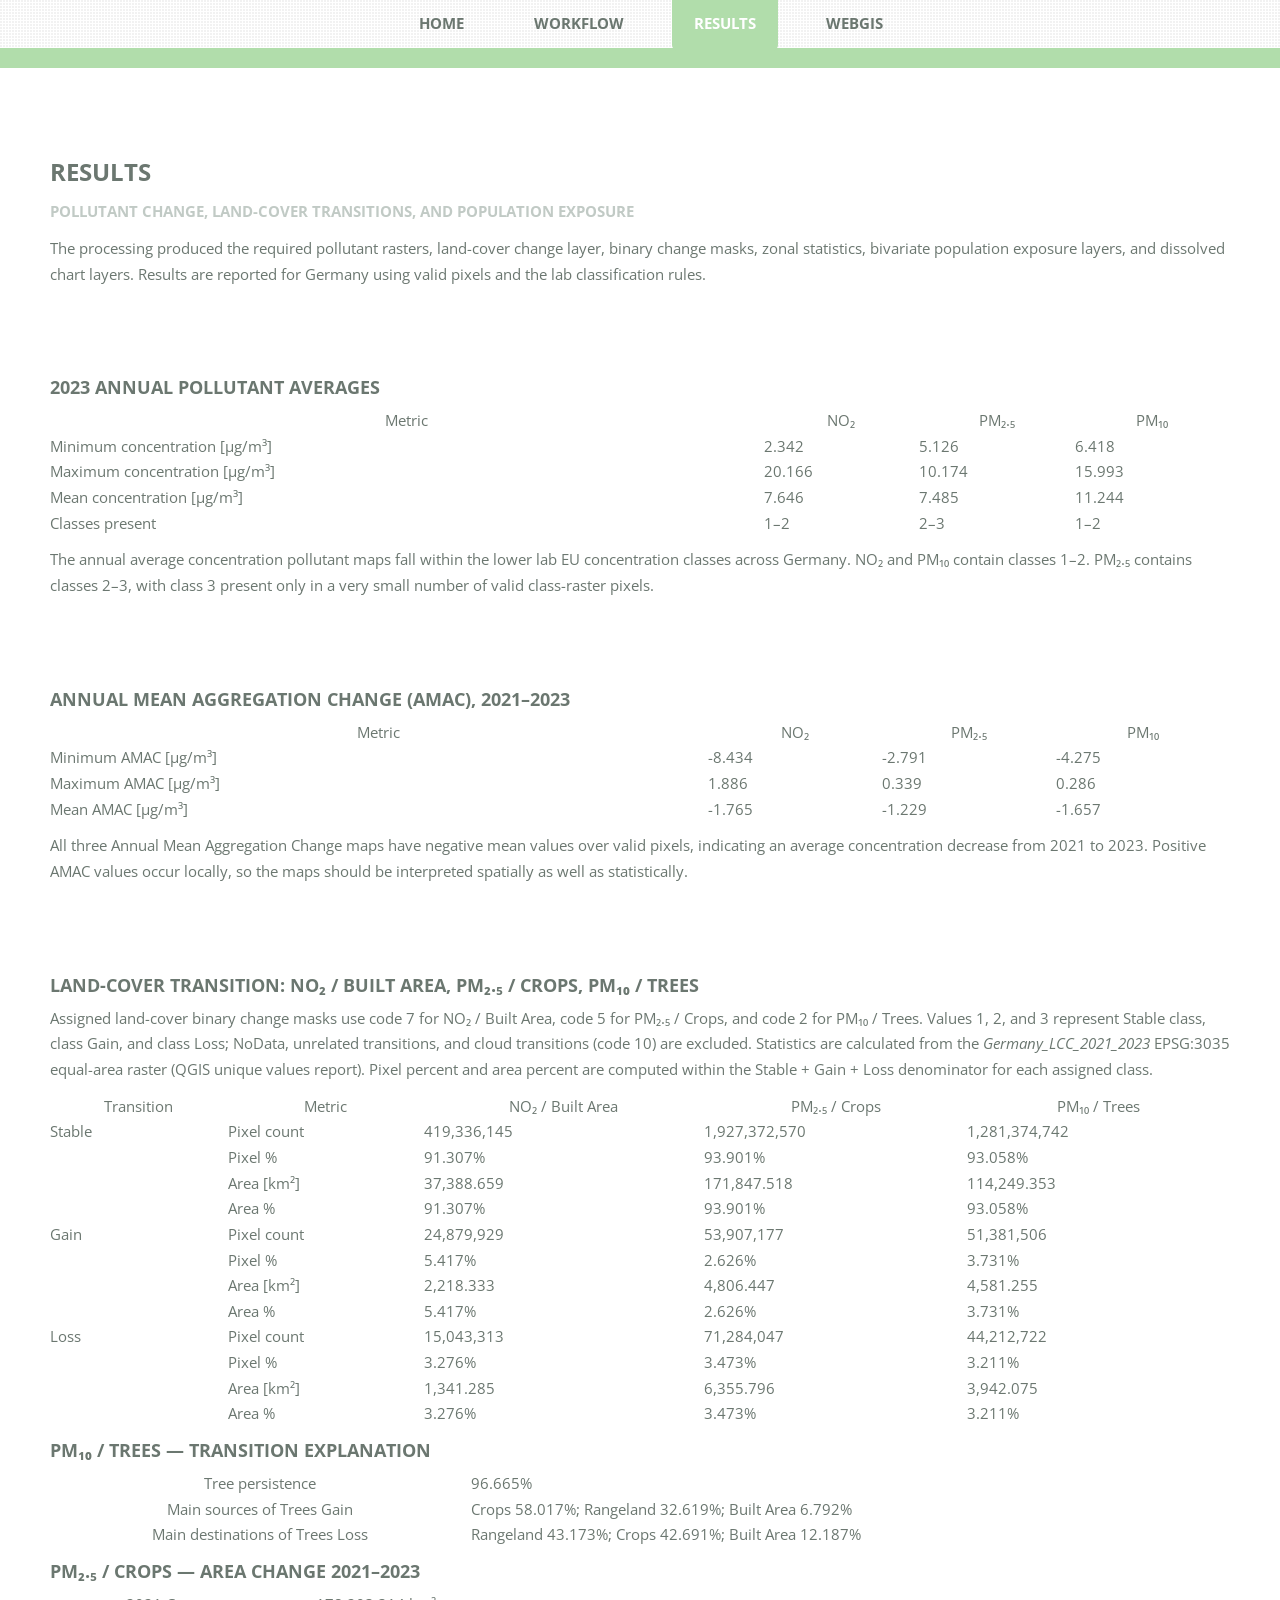
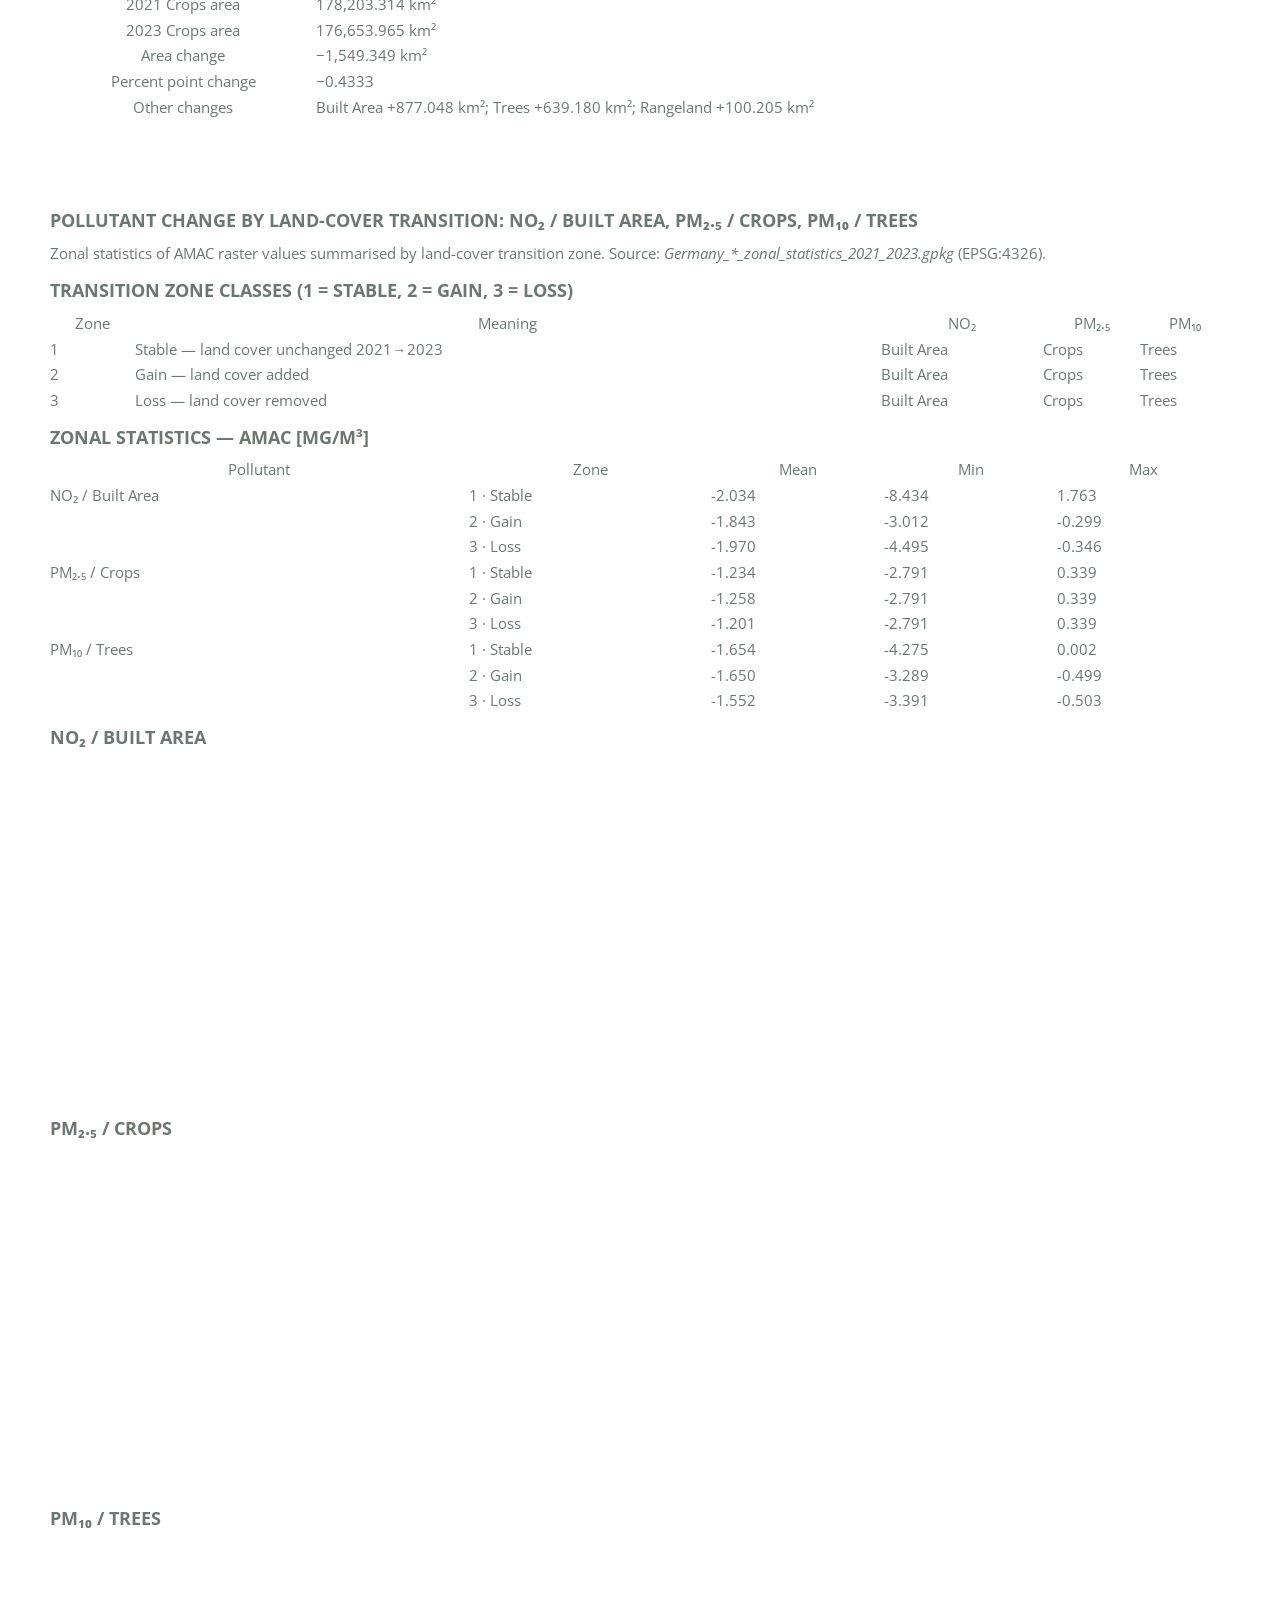
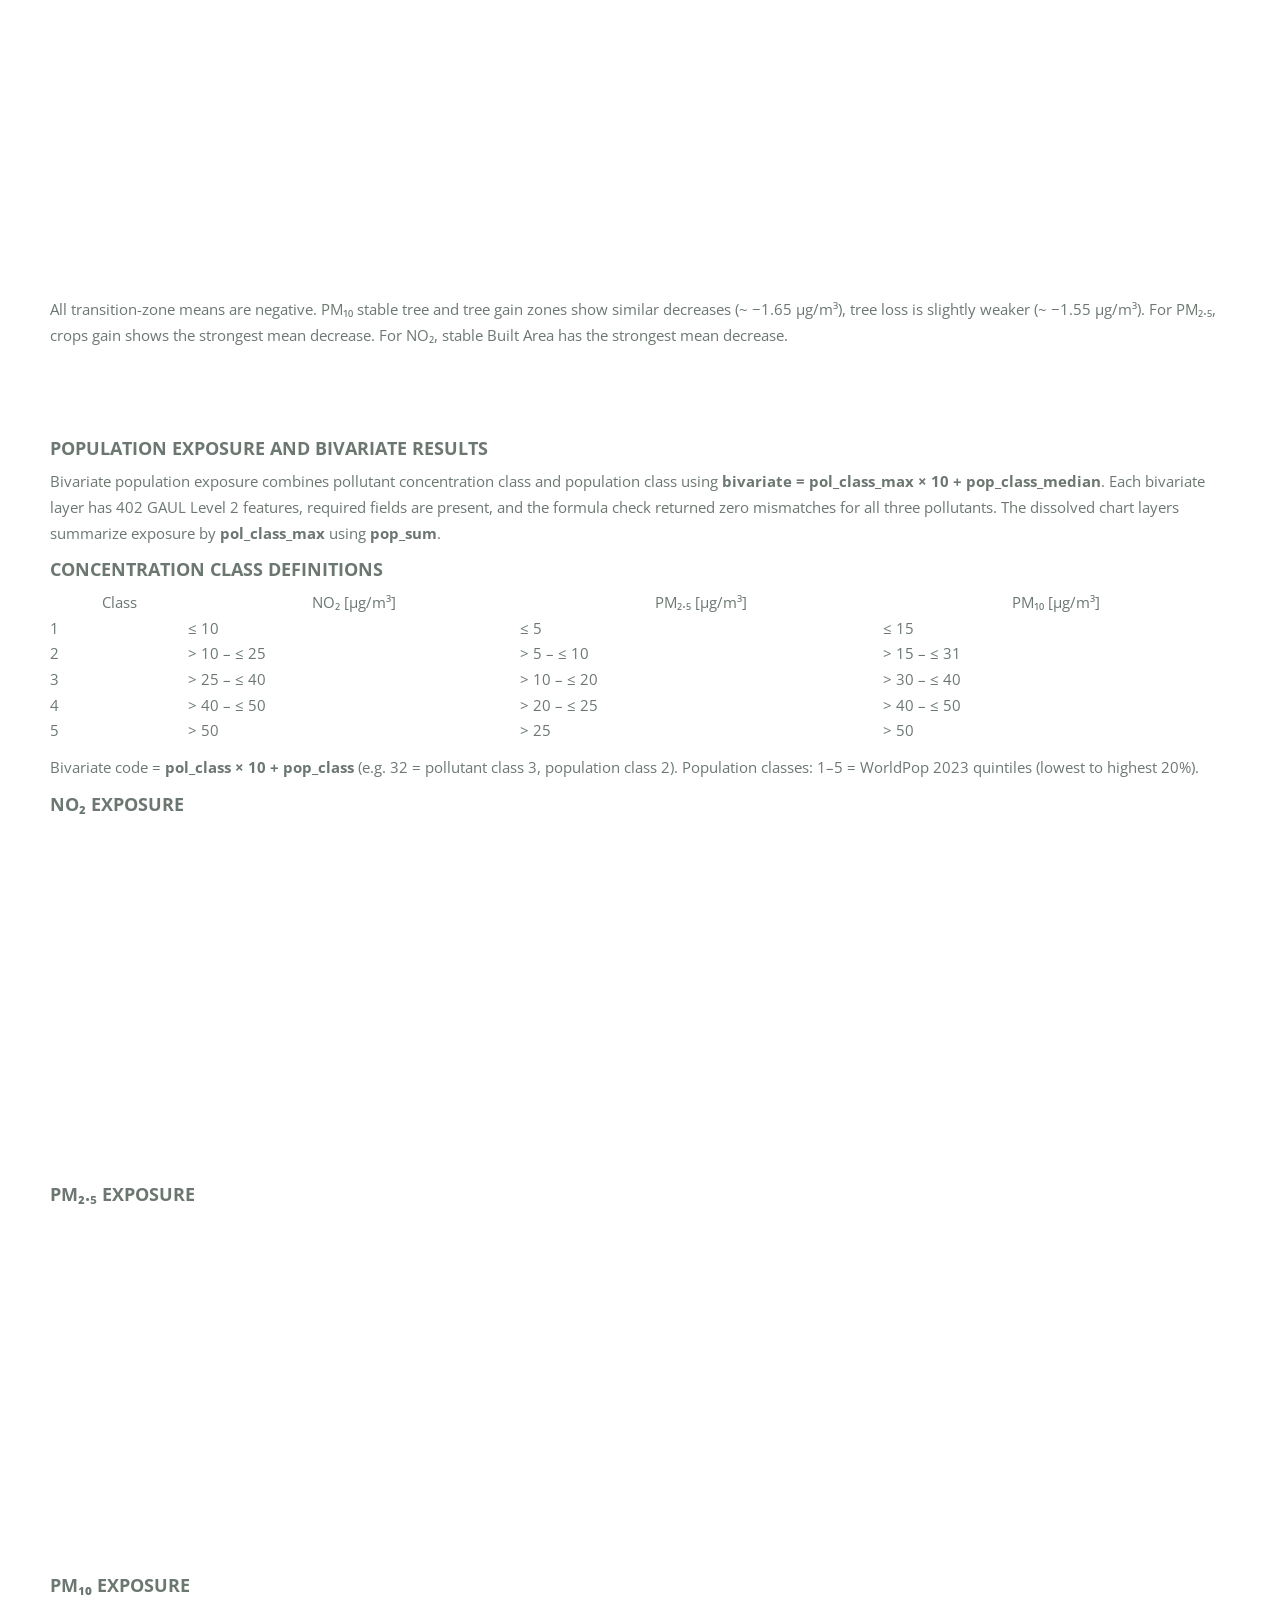
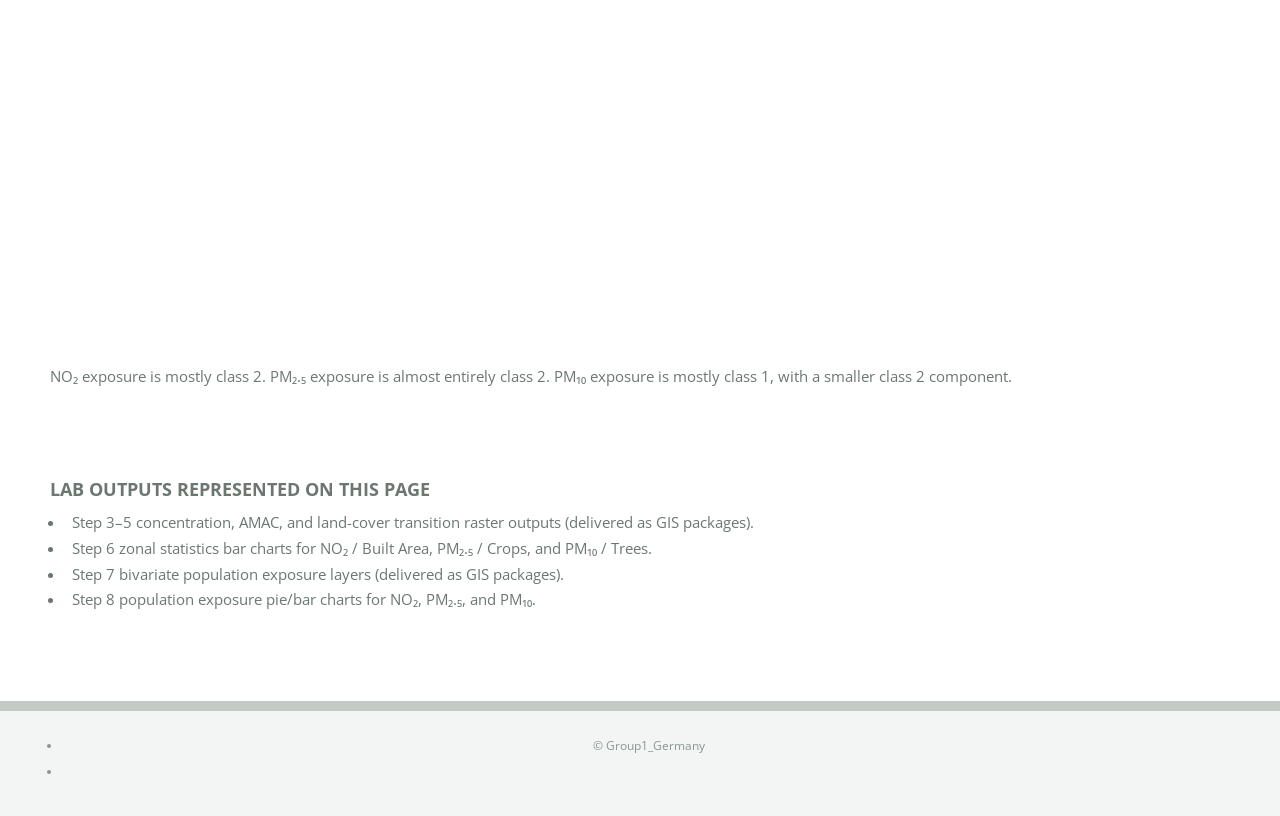
==== Results.html @ 31ed86d3 "change footer" ====
<!DOCTYPE html>
<!--
	TXT by HTML5 UP
	html5up.net | @ajlkn
	Free for personal and commercial use under the CCA 3.0 license (html5up.net/license)
-->
<html>
  <head>
    <title>Results</title>
    <meta charset="utf-8" />
    <meta name="viewport" content="width=device-width, initial-scale=1" />
    <link rel="stylesheet" href="assets/css/main.css" />
    <link rel="stylesheet" href="Result.css" />
  </head>
  <body class="is-preload">
    <div id="page-wrapper">
      <nav id="nav">
        <ul>
          <li><a href="index.html">Home</a></li>
          <li><a href="Workflow.html">Workflow</a></li>
          <li class="current"><a href="Results.html">Results</a></li>
          <li><a href="WebGIS.html">WebGIS</a></li>
        </ul>
      </nav>

      <section id="main">
        <div class="container">
          <div class="row">
            <div class="col-12">
              <article>
                <header>
                  <h2>Results</h2>
                  <p>Pollutant change, land-cover transitions, and population exposure</p>
                </header>

                <section>
                  <p>
                    The processing produced the required pollutant rasters, land-cover change layer, binary change
                    masks, zonal statistics, bivariate population exposure layers, and dissolved chart layers. Results
                    are reported for Germany using valid pixels and the lab classification rules.
                  </p>
                </section>

                <!-- ===== 2023 Annual Pollutant Averages ===== -->
                <section>
                  <h3>2023 Annual Pollutant Averages</h3>
                  <div class="table-group">
                    <table>
                      <thead>
                        <tr>
                          <th>Metric</th>
                          <th>NO₂</th>
                          <th>PM₂.₅</th>
                          <th>PM₁₀</th>
                        </tr>
                      </thead>
                      <tbody>
                        <tr>
                          <td>Minimum concentration [µg/m³]</td>
                          <td>2.342</td>
                          <td>5.126</td>
                          <td>6.418</td>
                        </tr>
                        <tr>
                          <td>Maximum concentration [µg/m³]</td>
                          <td>20.166</td>
                          <td>10.174</td>
                          <td>15.993</td>
                        </tr>
                        <tr>
                          <td>Mean concentration [µg/m³]</td>
                          <td>7.646</td>
                          <td>7.485</td>
                          <td>11.244</td>
                        </tr>
                        <tr>
                          <td>Classes present</td>
                          <td>1–2</td>
                          <td>2–3</td>
                          <td>1–2</td>
                        </tr>
                      </tbody>
                    </table>
                  </div>
                  <p>
                    The annual average concentration pollutant maps fall within the lower lab EU concentration classes
                    across Germany. NO₂ and PM₁₀ contain classes 1–2. PM₂.₅ contains classes 2–3, with class 3 present
                    only in a very small number of valid class-raster pixels.
                  </p>
                </section>

                <!-- ===== AMAC 2021–2023 ===== -->
                <section>
                  <h3>Annual Mean Aggregation Change (AMAC), 2021–2023</h3>
                  <div class="table-group">
                    <table>
                      <thead>
                        <tr>
                          <th>Metric</th>
                          <th>NO₂</th>
                          <th>PM₂.₅</th>
                          <th>PM₁₀</th>
                        </tr>
                      </thead>
                      <tbody>
                        <tr>
                          <td>Minimum AMAC [µg/m³]</td>
                          <td>-8.434</td>
                          <td>-2.791</td>
                          <td>-4.275</td>
                        </tr>
                        <tr>
                          <td>Maximum AMAC [µg/m³]</td>
                          <td>1.886</td>
                          <td>0.339</td>
                          <td>0.286</td>
                        </tr>
                        <tr>
                          <td>Mean AMAC [µg/m³]</td>
                          <td>-1.765</td>
                          <td>-1.229</td>
                          <td>-1.657</td>
                        </tr>
                      </tbody>
                    </table>
                  </div>
                  <p>
                    All three Annual Mean Aggregation Change maps have negative mean values over valid pixels,
                    indicating an average concentration decrease from 2021 to 2023. Positive AMAC values occur locally,
                    so the maps should be interpreted spatially as well as statistically.
                  </p>
                </section>

                <!-- ===== Land-Cover Transition ===== -->
                <section>
                  <h3>Land-Cover Transition: NO₂ / Built Area, PM₂.₅ / Crops, PM₁₀ / Trees</h3>
                  <p>
                    Assigned land-cover binary change masks use code 7 for NO₂ / Built Area, code 5 for PM₂.₅ / Crops,
                    and code 2 for PM₁₀ / Trees. Values 1, 2, and 3 represent Stable class, class Gain, and class Loss;
                    NoData, unrelated transitions, and cloud transitions (code 10) are excluded. Statistics are
                    calculated from the <em>Germany_LCC_2021_2023</em> EPSG:3035 equal-area raster (QGIS unique values
                    report). Pixel percent and area percent are computed within the Stable + Gain + Loss denominator for
                    each assigned class.
                  </p>
                  <div class="table-group">
                    <table>
                      <thead>
                        <tr>
                          <th>Transition</th>
                          <th>Metric</th>
                          <th>NO₂ / Built Area</th>
                          <th>PM₂.₅ / Crops</th>
                          <th>PM₁₀ / Trees</th>
                        </tr>
                      </thead>
                      <tbody>
                        <tr>
                          <td rowspan="4">Stable</td>
                          <td>Pixel count</td>
                          <td>419,336,145</td>
                          <td>1,927,372,570</td>
                          <td>1,281,374,742</td>
                        </tr>
                        <tr>
                          <td>Pixel %</td>
                          <td>91.307%</td>
                          <td>93.901%</td>
                          <td>93.058%</td>
                        </tr>
                        <tr>
                          <td>Area [km²]</td>
                          <td>37,388.659</td>
                          <td>171,847.518</td>
                          <td>114,249.353</td>
                        </tr>
                        <tr>
                          <td>Area %</td>
                          <td>91.307%</td>
                          <td>93.901%</td>
                          <td>93.058%</td>
                        </tr>
                        <tr>
                          <td rowspan="4">Gain</td>
                          <td>Pixel count</td>
                          <td>24,879,929</td>
                          <td>53,907,177</td>
                          <td>51,381,506</td>
                        </tr>
                        <tr>
                          <td>Pixel %</td>
                          <td>5.417%</td>
                          <td>2.626%</td>
                          <td>3.731%</td>
                        </tr>
                        <tr>
                          <td>Area [km²]</td>
                          <td>2,218.333</td>
                          <td>4,806.447</td>
                          <td>4,581.255</td>
                        </tr>
                        <tr>
                          <td>Area %</td>
                          <td>5.417%</td>
                          <td>2.626%</td>
                          <td>3.731%</td>
                        </tr>
                        <tr>
                          <td rowspan="4">Loss</td>
                          <td>Pixel count</td>
                          <td>15,043,313</td>
                          <td>71,284,047</td>
                          <td>44,212,722</td>
                        </tr>
                        <tr>
                          <td>Pixel %</td>
                          <td>3.276%</td>
                          <td>3.473%</td>
                          <td>3.211%</td>
                        </tr>
                        <tr>
                          <td>Area [km²]</td>
                          <td>1,341.285</td>
                          <td>6,355.796</td>
                          <td>3,942.075</td>
                        </tr>
                        <tr>
                          <td>Area %</td>
                          <td>3.276%</td>
                          <td>3.473%</td>
                          <td>3.211%</td>
                        </tr>
                      </tbody>
                    </table>
                  </div>
                  <div class="table-group">
                    <h4>PM₁₀ / Trees — Transition Explanation</h4>
                    <table>
                      <tbody>
                        <tr>
                          <th>Tree persistence</th>
                          <td>96.665%</td>
                        </tr>
                        <tr>
                          <th>Main sources of Trees Gain</th>
                          <td>Crops 58.017%; Rangeland 32.619%; Built Area 6.792%</td>
                        </tr>
                        <tr>
                          <th>Main destinations of Trees Loss</th>
                          <td>Rangeland 43.173%; Crops 42.691%; Built Area 12.187%</td>
                        </tr>
                      </tbody>
                    </table>
                  </div>
                  <div class="table-group">
                    <h4>PM₂.₅ / Crops — Area Change 2021–2023</h4>
                    <table>
                      <tbody>
                        <tr>
                          <th>2021 Crops area</th>
                          <td>178,203.314 km²</td>
                        </tr>
                        <tr>
                          <th>2023 Crops area</th>
                          <td>176,653.965 km²</td>
                        </tr>
                        <tr>
                          <th>Area change</th>
                          <td>−1,549.349 km²</td>
                        </tr>
                        <tr>
                          <th>Percent point change</th>
                          <td>−0.4333</td>
                        </tr>
                        <tr>
                          <th>Other changes</th>
                          <td>Built Area +877.048 km²; Trees +639.180 km²; Rangeland +100.205 km²</td>
                        </tr>
                      </tbody>
                    </table>
                  </div>
                </section>

                <!-- ===== Pollutant Change by Land-Cover Transition (Zonal) ===== -->
                <section>
                  <h3>Pollutant Change by Land-Cover Transition: NO₂ / Built Area, PM₂.₅ / Crops, PM₁₀ / Trees</h3>
                  <p>
                    Zonal statistics of AMAC raster values summarised by land-cover transition zone. Source:
                    <em>Germany_*_zonal_statistics_2021_2023.gpkg</em> (EPSG:4326).
                  </p>
                  <div class="table-group">
                    <h4>Transition Zone Classes (1 = Stable, 2 = Gain, 3 = Loss)</h4>
                    <table>
                      <thead>
                        <tr>
                          <th>Zone</th>
                          <th>Meaning</th>
                          <th>NO₂</th>
                          <th>PM₂.₅</th>
                          <th>PM₁₀</th>
                        </tr>
                      </thead>
                      <tbody>
                        <tr>
                          <td>1</td>
                          <td>Stable — land cover unchanged 2021→2023</td>
                          <td>Built Area</td>
                          <td>Crops</td>
                          <td>Trees</td>
                        </tr>
                        <tr>
                          <td>2</td>
                          <td>Gain — land cover added</td>
                          <td>Built Area</td>
                          <td>Crops</td>
                          <td>Trees</td>
                        </tr>
                        <tr>
                          <td>3</td>
                          <td>Loss — land cover removed</td>
                          <td>Built Area</td>
                          <td>Crops</td>
                          <td>Trees</td>
                        </tr>
                      </tbody>
                    </table>
                  </div>
                  <div class="table-group">
                    <h4>Zonal Statistics — AMAC [µg/m³]</h4>
                    <table>
                      <thead>
                        <tr>
                          <th>Pollutant</th>
                          <th>Zone</th>
                          <th>Mean</th>
                          <th>Min</th>
                          <th>Max</th>
                        </tr>
                      </thead>
                      <tbody>
                        <tr>
                          <td rowspan="3">NO₂ / Built Area</td>
                          <td>1 · Stable</td>
                          <td>-2.034</td>
                          <td>-8.434</td>
                          <td>1.763</td>
                        </tr>
                        <tr>
                          <td>2 · Gain</td>
                          <td>-1.843</td>
                          <td>-3.012</td>
                          <td>-0.299</td>
                        </tr>
                        <tr>
                          <td>3 · Loss</td>
                          <td>-1.970</td>
                          <td>-4.495</td>
                          <td>-0.346</td>
                        </tr>
                        <tr>
                          <td rowspan="3">PM₂.₅ / Crops</td>
                          <td>1 · Stable</td>
                          <td>-1.234</td>
                          <td>-2.791</td>
                          <td>0.339</td>
                        </tr>
                        <tr>
                          <td>2 · Gain</td>
                          <td>-1.258</td>
                          <td>-2.791</td>
                          <td>0.339</td>
                        </tr>
                        <tr>
                          <td>3 · Loss</td>
                          <td>-1.201</td>
                          <td>-2.791</td>
                          <td>0.339</td>
                        </tr>
                        <tr>
                          <td rowspan="3">PM₁₀ / Trees</td>
                          <td>1 · Stable</td>
                          <td>-1.654</td>
                          <td>-4.275</td>
                          <td>0.002</td>
                        </tr>
                        <tr>
                          <td>2 · Gain</td>
                          <td>-1.650</td>
                          <td>-3.289</td>
                          <td>-0.499</td>
                        </tr>
                        <tr>
                          <td>3 · Loss</td>
                          <td>-1.552</td>
                          <td>-3.391</td>
                          <td>-0.503</td>
                        </tr>
                      </tbody>
                    </table>
                  </div>
                  <div class="chart-row">
                    <div class="plotly-chart">
                      <h4>NO₂ / Built Area</h4>
                      <iframe
                        src="charts/no2_barchart_minmaxmean.html"
                        frameborder="0"
                        scrolling="no"
                        style="width: 100%; height: 350px"
                      ></iframe>
                    </div>
                    <div class="plotly-chart">
                      <h4>PM₂.₅ / Crops</h4>
                      <iframe
                        src="charts/pm2p5_barchart_minmaxmean.html"
                        frameborder="0"
                        scrolling="no"
                        style="width: 100%; height: 350px"
                      ></iframe>
                    </div>
                    <div class="plotly-chart">
                      <h4>PM₁₀ / Trees</h4>
                      <iframe
                        src="charts/pm10_barchart_minmaxmean.html"
                        frameborder="0"
                        scrolling="no"
                        style="width: 100%; height: 350px"
                      ></iframe>
                    </div>
                  </div>
                  <p>
                    All transition-zone means are negative. PM₁₀ stable tree and tree gain zones show similar decreases
                    (~ −1.65 µg/m³), tree loss is slightly weaker (~ −1.55 µg/m³). For PM₂.₅, crops gain shows the
                    strongest mean decrease. For NO₂, stable Built Area has the strongest mean decrease.
                  </p>
                </section>

                <!-- ===== Population Exposure ===== -->
                <section>
                  <h3>Population Exposure and Bivariate Results</h3>
                  <p>
                    Bivariate population exposure combines pollutant concentration class and population class using
                    <strong>bivariate = pol_class_max × 10 + pop_class_median</strong>. Each bivariate layer has 402
                    GAUL Level 2 features, required fields are present, and the formula check returned zero mismatches
                    for all three pollutants. The dissolved chart layers summarize exposure by
                    <strong>pol_class_max</strong> using <strong>pop_sum</strong>.
                  </p>
                  <div class="table-group">
                    <h4>Concentration Class Definitions</h4>
                    <table>
                      <thead>
                        <tr>
                          <th>Class</th>
                          <th>NO₂ [µg/m³]</th>
                          <th>PM₂.₅ [µg/m³]</th>
                          <th>PM₁₀ [µg/m³]</th>
                        </tr>
                      </thead>
                      <tbody>
                        <tr>
                          <td>1</td>
                          <td>≤ 10</td>
                          <td>≤ 5</td>
                          <td>≤ 15</td>
                        </tr>
                        <tr>
                          <td>2</td>
                          <td>&gt; 10 – ≤ 25</td>
                          <td>&gt; 5 – ≤ 10</td>
                          <td>&gt; 15 – ≤ 31</td>
                        </tr>
                        <tr>
                          <td>3</td>
                          <td>&gt; 25 – ≤ 40</td>
                          <td>&gt; 10 – ≤ 20</td>
                          <td>&gt; 30 – ≤ 40</td>
                        </tr>
                        <tr>
                          <td>4</td>
                          <td>&gt; 40 – ≤ 50</td>
                          <td>&gt; 20 – ≤ 25</td>
                          <td>&gt; 40 – ≤ 50</td>
                        </tr>
                        <tr>
                          <td>5</td>
                          <td>&gt; 50</td>
                          <td>&gt; 25</td>
                          <td>&gt; 50</td>
                        </tr>
                      </tbody>
                    </table>
                    <p>
                      Bivariate code = <strong>pol_class × 10 + pop_class</strong> (e.g. 32 = pollutant class 3,
                      population class 2). Population classes: 1–5 = WorldPop 2023 quintiles (lowest to highest 20%).
                    </p>
                  </div>
                  <div class="chart-row">
                    <div class="plotly-chart">
                      <h4>NO₂ Exposure</h4>
                      <iframe
                        src="charts/no2_exposure_piechart.html"
                        frameborder="0"
                        scrolling="no"
                        style="width: 100%; height: 350px"
                      ></iframe>
                    </div>
                    <div class="plotly-chart">
                      <h4>PM₂.₅ Exposure</h4>
                      <iframe
                        src="charts/pm2p5_exposure_piechart.html"
                        frameborder="0"
                        scrolling="no"
                        style="width: 100%; height: 350px"
                      ></iframe>
                    </div>
                    <div class="plotly-chart">
                      <h4>PM₁₀ Exposure</h4>
                      <iframe
                        src="charts/pm10_exposure_piechart.html"
                        frameborder="0"
                        scrolling="no"
                        style="width: 100%; height: 350px"
                      ></iframe>
                    </div>
                  </div>
                  <p>
                    NO₂ exposure is mostly class 2. PM₂.₅ exposure is almost entirely class 2. PM₁₀ exposure is mostly
                    class 1, with a smaller class 2 component.
                  </p>
                </section>

                <!-- ===== Lab Outputs ===== -->
                <section>
                  <h3>Lab Outputs Represented on This Page</h3>
                  <ul>
                    <li>
                      Step 3–5 concentration, AMAC, and land-cover transition raster outputs (delivered as GIS
                      packages).
                    </li>
                    <li>Step 6 zonal statistics bar charts for NO₂ / Built Area, PM₂.₅ / Crops, and PM₁₀ / Trees.</li>
                    <li>Step 7 bivariate population exposure layers (delivered as GIS packages).</li>
                    <li>Step 8 population exposure pie/bar charts for NO₂, PM₂.₅, and PM₁₀.</li>
                  </ul>
                </section>
              </article>
            </div>
          </div>
        </div>
      </section>

      <footer id="footer">
        <div class="container">
          <div id="copyright">
            <ul>
              <li>&copy; Group1_Germany</li>
              <li><a href="http://html5up.net"></a></li>
            </ul>
          </div>
        </div>
      </footer>
    </div>

    <script src="assets/js/jquery.min.js"></script>
    <script src="assets/js/breakpoints.min.js"></script>
    <script src="assets/js/util.js"></script>
    <script src="assets/js/main.js"></script>
  </body>
</html>
---- assets/css/main.css ----
@import url("fontawesome-all.min.css");
@import url("https://fonts.googleapis.com/css?family=Open+Sans:400,400italic,700,700italic|Open+Sans+Condensed:700");

/*
	TXT by HTML5 UP
	html5up.net | @ajlkn
	Free for personal and commercial use under the CCA 3.0 license (html5up.net/license)
*/

html, body, div, span, applet, object,
iframe, h1, h2, h3, h4, h5, h6, p, blockquote,
pre, a, abbr, acronym, address, big, cite, del, dfn, em, img, ins, kbd, q, s, samp,
small, strike, strong, sub, sup, tt, var, b,
u, i, center, dl, dt, dd, ol, ul, li, fieldset,
form, label, legend, table, caption, tbody,
tfoot, thead, tr, th, td, article, aside,
canvas, details, embed, figure, figcaption,
footer, header, hgroup, menu, nav, output, ruby,
section, summary, time, mark, audio, video {
	margin: 0;
	padding: 0;
	border: 0;
	font-size: 100%;
	font: inherit;
	vertical-align: baseline;}

code {
	background: #f3f4f4;
	border-radius: 4px;
	padding: 0.1em 0.35em;
	font-family: Consolas, Monaco, monospace;
}

article, aside, details, figcaption, figure,
footer, header, hgroup, menu, nav, section {
	display: block;}

body {
	line-height: 1;
}

ol, ul {
	list-style: none;
}

blockquote, q {
	quotes: none;
}

	blockquote:before, blockquote:after, q:before, q:after {
		content: '';
		content: none;
	}

table {
	border-collapse: collapse;
	border-spacing: 0;
}

body {
	-webkit-text-size-adjust: none;
}

mark {
	background-color: transparent;
	color: inherit;
}

input::-moz-focus-inner {
	border: 0;
	padding: 0;
}

input, select, textarea {
	-moz-appearance: none;
	-webkit-appearance: none;
	-ms-appearance: none;
	appearance: none;
}

/* Basic */

	html {
		box-sizing: border-box;
	}

	*, *:before, *:after {
		box-sizing: inherit;
	}

	body {
		background: #f2f5f3;
	}

		body.is-preload *, body.is-preload *:before, body.is-preload *:after {
			-moz-animation: none !important;
			-webkit-animation: none !important;
			-ms-animation: none !important;
			animation: none !important;
			-moz-transition: none !important;
			-webkit-transition: none !important;
			-ms-transition: none !important;
			transition: none !important;
		}

	body, input, textarea, select {
		font-family: 'Open Sans', sans-serif;
		font-weight: 400;
		color: #6b7770;
		font-size: 13pt;
		line-height: 2em;
	}

	h1, h2, h3, h4, h5, h6 {
		font-family: 'Open Sans Condensed', sans-serif;
		font-weight: 700;
		text-transform: uppercase;
		color: #6b7770;
		margin: 0 0 0.5em 0;
		line-height: 1.3;
	}

	h1 a, h2 a, h3 a, h4 a, h5 a, h6 a {
		text-decoration: none;
		color: inherit;
	}

	h2 {
		font-size: 1.65em;
	}

		h2.major {
			position: relative;
			border-top: solid 5px #e7eae8;
			font-size: 1.65em;
			text-align: center;
			margin: 0 0 3em 0;
			top: 0.775em;
		}

			h2.major span {
				background: #fff;
				position: relative;
				display: inline-block;
				top: -0.775em;
				padding: 0 1.25em 0 1.25em;
			}

	h3, h4 {
		font-size: 1.25em;
	}

	a {
		color: #006376;
		text-decoration: underline;
	}

		a:hover {
			text-decoration: none;
		}

	b, strong {
		font-weight: 700;
		color: #6b7770;
	}

	i, em {
		font-style: italic;
	}

	br.clear {
		clear: both;
	}

	sub {
		position: relative;
		top: 0.5em;
		font-size: 0.8em;
	}

	sup {
		position: relative;
		top: -0.5em;
		font-size: 0.8em;
	}

	hr {
		border: 0;
		border-top: solid 2px #E7EAE8;
		margin: 0 0 3em 0;
	}

	blockquote {
		border-left: solid 5px #E7EAE8;
		padding: 1em 0 1em 1.5em;
		font-style: italic;
	}

	p, ul, ol, dl, table {
		margin-bottom: 0.75em;
	}

/* Section/Article */

	section, article {
		margin-bottom: 6em;
	}

		section > :last-child, section:last-child, article > :last-child, article:last-child {
			margin-bottom: 0;
		}

	header > p {
		display: block;
		font-family: 'Open Sans Condensed', sans-serif;
		font-weight: 700;
		text-transform: uppercase;
		color: #c1cac5;
	}

/* Container */

	.container {
		margin: 0 auto;
		max-width: 100%;
		width: 64em;
	}

		@media screen and (max-width: 1680px) {

			.container {
				width: 75em;
			}

		}

		@media screen and (max-width: 1280px) {

			.container {
				width: calc(100% - 100px);
			}

		}

		@media screen and (max-width: 980px) {

			.container {
				width: calc(100% - 100px);
			}

		}

		@media screen and (max-width: 736px) {

			.container {
				width: calc(100% - 40px);
			}

		}

		@media screen and (max-width: 360px) {

			.container {
				width: calc(100% - 30px);
			}

		}

/* Row */

	.row {
		display: flex;
		flex-wrap: wrap;
		box-sizing: border-box;
		align-items: stretch;
	}

		.row > * {
			box-sizing: border-box;
		}

		.row.gtr-uniform > * > :last-child {
			margin-bottom: 0;
		}

		.row.aln-left {
			justify-content: flex-start;
		}

		.row.aln-center {
			justify-content: center;
		}

		.row.aln-right {
			justify-content: flex-end;
		}

		.row.aln-top {
			align-items: flex-start;
		}

		.row.aln-middle {
			align-items: center;
		}

		.row.aln-bottom {
			align-items: flex-end;
		}

		.row > .imp {
			order: -1;
		}

		.row > .col-1 {
			width: 8.33333%;
		}

		.row > .off-1 {
			margin-left: 8.33333%;
		}

		.row > .col-2 {
			width: 16.66667%;
		}

		.row > .off-2 {
			margin-left: 16.66667%;
		}

		.row > .col-3 {
			width: 25%;
		}

		.row > .off-3 {
			margin-left: 25%;
		}

		.row > .col-4 {
			width: 33.33333%;
		}

		.row > .off-4 {
			margin-left: 33.33333%;
		}

		.row > .col-5 {
			width: 41.66667%;
		}

		.row > .off-5 {
			margin-left: 41.66667%;
		}

		.row > .col-6 {
			width: 50%;
		}

		.row > .off-6 {
			margin-left: 50%;
		}

		.row > .col-7 {
			width: 58.33333%;
		}

		.row > .off-7 {
			margin-left: 58.33333%;
		}

		.row > .col-8 {
			width: 66.66667%;
		}

		.row > .off-8 {
			margin-left: 66.66667%;
		}

		.row > .col-9 {
			width: 75%;
		}

		.row > .off-9 {
			margin-left: 75%;
		}

		.row > .col-10 {
			width: 83.33333%;
		}

		.row > .off-10 {
			margin-left: 83.33333%;
		}

		.row > .col-11 {
			width: 91.66667%;
		}

		.row > .off-11 {
			margin-left: 91.66667%;
		}

		.row > .col-12 {
			width: 100%;
		}

		.row > .off-12 {
			margin-left: 100%;
		}

		.row.gtr-0 {
			margin-top: 0px;
			margin-left: 0px;
		}

			.row.gtr-0 > * {
				padding: 0px 0 0 0px;
			}

			.row.gtr-0.gtr-uniform {
				margin-top: 0px;
			}

				.row.gtr-0.gtr-uniform > * {
					padding-top: 0px;
				}

		.row.gtr-25 {
			margin-top: -12.5px;
			margin-left: -12.5px;
		}

			.row.gtr-25 > * {
				padding: 12.5px 0 0 12.5px;
			}

			.row.gtr-25.gtr-uniform {
				margin-top: -12.5px;
			}

				.row.gtr-25.gtr-uniform > * {
					padding-top: 12.5px;
				}

		.row.gtr-50 {
			margin-top: -25px;
			margin-left: -25px;
		}

			.row.gtr-50 > * {
				padding: 25px 0 0 25px;
			}

			.row.gtr-50.gtr-uniform {
				margin-top: -25px;
			}

				.row.gtr-50.gtr-uniform > * {
					padding-top: 25px;
				}

		.row {
			margin-top: -50px;
			margin-left: -50px;
		}

			.row > * {
				padding: 50px 0 0 50px;
			}

			.row.gtr-uniform {
				margin-top: -50px;
			}

				.row.gtr-uniform > * {
					padding-top: 50px;
				}

		.row.gtr-150 {
			margin-top: -75px;
			margin-left: -75px;
		}

			.row.gtr-150 > * {
				padding: 75px 0 0 75px;
			}

			.row.gtr-150.gtr-uniform {
				margin-top: -75px;
			}

				.row.gtr-150.gtr-uniform > * {
					padding-top: 75px;
				}

		.row.gtr-200 {
			margin-top: -100px;
			margin-left: -100px;
		}

			.row.gtr-200 > * {
				padding: 100px 0 0 100px;
			}

			.row.gtr-200.gtr-uniform {
				margin-top: -100px;
			}

				.row.gtr-200.gtr-uniform > * {
					padding-top: 100px;
				}

		@media screen and (max-width: 1680px) {

			.row {
				display: flex;
				flex-wrap: wrap;
				box-sizing: border-box;
				align-items: stretch;
			}

				.row > * {
					box-sizing: border-box;
				}

				.row.gtr-uniform > * > :last-child {
					margin-bottom: 0;
				}

				.row.aln-left {
					justify-content: flex-start;
				}

				.row.aln-center {
					justify-content: center;
				}

				.row.aln-right {
					justify-content: flex-end;
				}

				.row.aln-top {
					align-items: flex-start;
				}

				.row.aln-middle {
					align-items: center;
				}

				.row.aln-bottom {
					align-items: flex-end;
				}

				.row > .imp-xlarge {
					order: -1;
				}

				.row > .col-1-xlarge {
					width: 8.33333%;
				}

				.row > .off-1-xlarge {
					margin-left: 8.33333%;
				}

				.row > .col-2-xlarge {
					width: 16.66667%;
				}

				.row > .off-2-xlarge {
					margin-left: 16.66667%;
				}

				.row > .col-3-xlarge {
					width: 25%;
				}

				.row > .off-3-xlarge {
					margin-left: 25%;
				}

				.row > .col-4-xlarge {
					width: 33.33333%;
				}

				.row > .off-4-xlarge {
					margin-left: 33.33333%;
				}

				.row > .col-5-xlarge {
					width: 41.66667%;
				}

				.row > .off-5-xlarge {
					margin-left: 41.66667%;
				}

				.row > .col-6-xlarge {
					width: 50%;
				}

				.row > .off-6-xlarge {
					margin-left: 50%;
				}

				.row > .col-7-xlarge {
					width: 58.33333%;
				}

				.row > .off-7-xlarge {
					margin-left: 58.33333%;
				}

				.row > .col-8-xlarge {
					width: 66.66667%;
				}

				.row > .off-8-xlarge {
					margin-left: 66.66667%;
				}

				.row > .col-9-xlarge {
					width: 75%;
				}

				.row > .off-9-xlarge {
					margin-left: 75%;
				}

				.row > .col-10-xlarge {
					width: 83.33333%;
				}

				.row > .off-10-xlarge {
					margin-left: 83.33333%;
				}

				.row > .col-11-xlarge {
					width: 91.66667%;
				}

				.row > .off-11-xlarge {
					margin-left: 91.66667%;
				}

				.row > .col-12-xlarge {
					width: 100%;
				}

				.row > .off-12-xlarge {
					margin-left: 100%;
				}

				.row.gtr-0 {
					margin-top: 0px;
					margin-left: 0px;
				}

					.row.gtr-0 > * {
						padding: 0px 0 0 0px;
					}

					.row.gtr-0.gtr-uniform {
						margin-top: 0px;
					}

						.row.gtr-0.gtr-uniform > * {
							padding-top: 0px;
						}

				.row.gtr-25 {
					margin-top: -12.5px;
					margin-left: -12.5px;
				}

					.row.gtr-25 > * {
						padding: 12.5px 0 0 12.5px;
					}

					.row.gtr-25.gtr-uniform {
						margin-top: -12.5px;
					}

						.row.gtr-25.gtr-uniform > * {
							padding-top: 12.5px;
						}

				.row.gtr-50 {
					margin-top: -25px;
					margin-left: -25px;
				}

					.row.gtr-50 > * {
						padding: 25px 0 0 25px;
					}

					.row.gtr-50.gtr-uniform {
						margin-top: -25px;
					}

						.row.gtr-50.gtr-uniform > * {
							padding-top: 25px;
						}

				.row {
					margin-top: -50px;
					margin-left: -50px;
				}

					.row > * {
						padding: 50px 0 0 50px;
					}

					.row.gtr-uniform {
						margin-top: -50px;
					}

						.row.gtr-uniform > * {
							padding-top: 50px;
						}

				.row.gtr-150 {
					margin-top: -75px;
					margin-left: -75px;
				}

					.row.gtr-150 > * {
						padding: 75px 0 0 75px;
					}

					.row.gtr-150.gtr-uniform {
						margin-top: -75px;
					}

						.row.gtr-150.gtr-uniform > * {
							padding-top: 75px;
						}

				.row.gtr-200 {
					margin-top: -100px;
					margin-left: -100px;
				}

					.row.gtr-200 > * {
						padding: 100px 0 0 100px;
					}

					.row.gtr-200.gtr-uniform {
						margin-top: -100px;
					}

						.row.gtr-200.gtr-uniform > * {
							padding-top: 100px;
						}

		}

		@media screen and (max-width: 1280px) {

			.row {
				display: flex;
				flex-wrap: wrap;
				box-sizing: border-box;
				align-items: stretch;
			}

				.row > * {
					box-sizing: border-box;
				}

				.row.gtr-uniform > * > :last-child {
					margin-bottom: 0;
				}

				.row.aln-left {
					justify-content: flex-start;
				}

				.row.aln-center {
					justify-content: center;
				}

				.row.aln-right {
					justify-content: flex-end;
				}

				.row.aln-top {
					align-items: flex-start;
				}

				.row.aln-middle {
					align-items: center;
				}

				.row.aln-bottom {
					align-items: flex-end;
				}

				.row > .imp-large {
					order: -1;
				}

				.row > .col-1-large {
					width: 8.33333%;
				}

				.row > .off-1-large {
					margin-left: 8.33333%;
				}

				.row > .col-2-large {
					width: 16.66667%;
				}

				.row > .off-2-large {
					margin-left: 16.66667%;
				}

				.row > .col-3-large {
					width: 25%;
				}

				.row > .off-3-large {
					margin-left: 25%;
				}

				.row > .col-4-large {
					width: 33.33333%;
				}

				.row > .off-4-large {
					margin-left: 33.33333%;
				}

				.row > .col-5-large {
					width: 41.66667%;
				}

				.row > .off-5-large {
					margin-left: 41.66667%;
				}

				.row > .col-6-large {
					width: 50%;
				}

				.row > .off-6-large {
					margin-left: 50%;
				}

				.row > .col-7-large {
					width: 58.33333%;
				}

				.row > .off-7-large {
					margin-left: 58.33333%;
				}

				.row > .col-8-large {
					width: 66.66667%;
				}

				.row > .off-8-large {
					margin-left: 66.66667%;
				}

				.row > .col-9-large {
					width: 75%;
				}

				.row > .off-9-large {
					margin-left: 75%;
				}

				.row > .col-10-large {
					width: 83.33333%;
				}

				.row > .off-10-large {
					margin-left: 83.33333%;
				}

				.row > .col-11-large {
					width: 91.66667%;
				}

				.row > .off-11-large {
					margin-left: 91.66667%;
				}

				.row > .col-12-large {
					width: 100%;
				}

				.row > .off-12-large {
					margin-left: 100%;
				}

				.row.gtr-0 {
					margin-top: 0px;
					margin-left: 0px;
				}

					.row.gtr-0 > * {
						padding: 0px 0 0 0px;
					}

					.row.gtr-0.gtr-uniform {
						margin-top: 0px;
					}

						.row.gtr-0.gtr-uniform > * {
							padding-top: 0px;
						}

				.row.gtr-25 {
					margin-top: -10px;
					margin-left: -10px;
				}

					.row.gtr-25 > * {
						padding: 10px 0 0 10px;
					}

					.row.gtr-25.gtr-uniform {
						margin-top: -10px;
					}

						.row.gtr-25.gtr-uniform > * {
							padding-top: 10px;
						}

				.row.gtr-50 {
					margin-top: -20px;
					margin-left: -20px;
				}

					.row.gtr-50 > * {
						padding: 20px 0 0 20px;
					}

					.row.gtr-50.gtr-uniform {
						margin-top: -20px;
					}

						.row.gtr-50.gtr-uniform > * {
							padding-top: 20px;
						}

				.row {
					margin-top: -40px;
					margin-left: -40px;
				}

					.row > * {
						padding: 40px 0 0 40px;
					}

					.row.gtr-uniform {
						margin-top: -40px;
					}

						.row.gtr-uniform > * {
							padding-top: 40px;
						}

				.row.gtr-150 {
					margin-top: -60px;
					margin-left: -60px;
				}

					.row.gtr-150 > * {
						padding: 60px 0 0 60px;
					}

					.row.gtr-150.gtr-uniform {
						margin-top: -60px;
					}

						.row.gtr-150.gtr-uniform > * {
							padding-top: 60px;
						}

				.row.gtr-200 {
					margin-top: -80px;
					margin-left: -80px;
				}

					.row.gtr-200 > * {
						padding: 80px 0 0 80px;
					}

					.row.gtr-200.gtr-uniform {
						margin-top: -80px;
					}

						.row.gtr-200.gtr-uniform > * {
							padding-top: 80px;
						}

		}

		@media screen and (max-width: 980px) {

			.row {
				display: flex;
				flex-wrap: wrap;
				box-sizing: border-box;
				align-items: stretch;
			}

				.row > * {
					box-sizing: border-box;
				}

				.row.gtr-uniform > * > :last-child {
					margin-bottom: 0;
				}

				.row.aln-left {
					justify-content: flex-start;
				}

				.row.aln-center {
					justify-content: center;
				}

				.row.aln-right {
					justify-content: flex-end;
				}

				.row.aln-top {
					align-items: flex-start;
				}

				.row.aln-middle {
					align-items: center;
				}

				.row.aln-bottom {
					align-items: flex-end;
				}

				.row > .imp-medium {
					order: -1;
				}

				.row > .col-1-medium {
					width: 8.33333%;
				}

				.row > .off-1-medium {
					margin-left: 8.33333%;
				}

				.row > .col-2-medium {
					width: 16.66667%;
				}

				.row > .off-2-medium {
					margin-left: 16.66667%;
				}

				.row > .col-3-medium {
					width: 25%;
				}

				.row > .off-3-medium {
					margin-left: 25%;
				}

				.row > .col-4-medium {
					width: 33.33333%;
				}

				.row > .off-4-medium {
					margin-left: 33.33333%;
				}

				.row > .col-5-medium {
					width: 41.66667%;
				}

				.row > .off-5-medium {
					margin-left: 41.66667%;
				}

				.row > .col-6-medium {
					width: 50%;
				}

				.row > .off-6-medium {
					margin-left: 50%;
				}

				.row > .col-7-medium {
					width: 58.33333%;
				}

				.row > .off-7-medium {
					margin-left: 58.33333%;
				}

				.row > .col-8-medium {
					width: 66.66667%;
				}

				.row > .off-8-medium {
					margin-left: 66.66667%;
				}

				.row > .col-9-medium {
					width: 75%;
				}

				.row > .off-9-medium {
					margin-left: 75%;
				}

				.row > .col-10-medium {
					width: 83.33333%;
				}

				.row > .off-10-medium {
					margin-left: 83.33333%;
				}

				.row > .col-11-medium {
					width: 91.66667%;
				}

				.row > .off-11-medium {
					margin-left: 91.66667%;
				}

				.row > .col-12-medium {
					width: 100%;
				}

				.row > .off-12-medium {
					margin-left: 100%;
				}

				.row.gtr-0 {
					margin-top: 0px;
					margin-left: 0px;
				}

					.row.gtr-0 > * {
						padding: 0px 0 0 0px;
					}

					.row.gtr-0.gtr-uniform {
						margin-top: 0px;
					}

						.row.gtr-0.gtr-uniform > * {
							padding-top: 0px;
						}

				.row.gtr-25 {
					margin-top: -12.5px;
					margin-left: -12.5px;
				}

					.row.gtr-25 > * {
						padding: 12.5px 0 0 12.5px;
					}

					.row.gtr-25.gtr-uniform {
						margin-top: -12.5px;
					}

						.row.gtr-25.gtr-uniform > * {
							padding-top: 12.5px;
						}

				.row.gtr-50 {
					margin-top: -25px;
					margin-left: -25px;
				}

					.row.gtr-50 > * {
						padding: 25px 0 0 25px;
					}

					.row.gtr-50.gtr-uniform {
						margin-top: -25px;
					}

						.row.gtr-50.gtr-uniform > * {
							padding-top: 25px;
						}

				.row {
					margin-top: -50px;
					margin-left: -50px;
				}

					.row > * {
						padding: 50px 0 0 50px;
					}

					.row.gtr-uniform {
						margin-top: -50px;
					}

						.row.gtr-uniform > * {
							padding-top: 50px;
						}

				.row.gtr-150 {
					margin-top: -75px;
					margin-left: -75px;
				}

					.row.gtr-150 > * {
						padding: 75px 0 0 75px;
					}

					.row.gtr-150.gtr-uniform {
						margin-top: -75px;
					}

						.row.gtr-150.gtr-uniform > * {
							padding-top: 75px;
						}

				.row.gtr-200 {
					margin-top: -100px;
					margin-left: -100px;
				}

					.row.gtr-200 > * {
						padding: 100px 0 0 100px;
					}

					.row.gtr-200.gtr-uniform {
						margin-top: -100px;
					}

						.row.gtr-200.gtr-uniform > * {
							padding-top: 100px;
						}

		}

		@media screen and (max-width: 736px) {

			.row {
				display: flex;
				flex-wrap: wrap;
				box-sizing: border-box;
				align-items: stretch;
			}

				.row > * {
					box-sizing: border-box;
				}

				.row.gtr-uniform > * > :last-child {
					margin-bottom: 0;
				}

				.row.aln-left {
					justify-content: flex-start;
				}

				.row.aln-center {
					justify-content: center;
				}

				.row.aln-right {
					justify-content: flex-end;
				}

				.row.aln-top {
					align-items: flex-start;
				}

				.row.aln-middle {
					align-items: center;
				}

				.row.aln-bottom {
					align-items: flex-end;
				}

				.row > .imp-small {
					order: -1;
				}

				.row > .col-1-small {
					width: 8.33333%;
				}

				.row > .off-1-small {
					margin-left: 8.33333%;
				}

				.row > .col-2-small {
					width: 16.66667%;
				}

				.row > .off-2-small {
					margin-left: 16.66667%;
				}

				.row > .col-3-small {
					width: 25%;
				}

				.row > .off-3-small {
					margin-left: 25%;
				}

				.row > .col-4-small {
					width: 33.33333%;
				}

				.row > .off-4-small {
					margin-left: 33.33333%;
				}

				.row > .col-5-small {
					width: 41.66667%;
				}

				.row > .off-5-small {
					margin-left: 41.66667%;
				}

				.row > .col-6-small {
					width: 50%;
				}

				.row > .off-6-small {
					margin-left: 50%;
				}

				.row > .col-7-small {
					width: 58.33333%;
				}

				.row > .off-7-small {
					margin-left: 58.33333%;
				}

				.row > .col-8-small {
					width: 66.66667%;
				}

				.row > .off-8-small {
					margin-left: 66.66667%;
				}

				.row > .col-9-small {
					width: 75%;
				}

				.row > .off-9-small {
					margin-left: 75%;
				}

				.row > .col-10-small {
					width: 83.33333%;
				}

				.row > .off-10-small {
					margin-left: 83.33333%;
				}

				.row > .col-11-small {
					width: 91.66667%;
				}

				.row > .off-11-small {
					margin-left: 91.66667%;
				}

				.row > .col-12-small {
					width: 100%;
				}

				.row > .off-12-small {
					margin-left: 100%;
				}

				.row.gtr-0 {
					margin-top: 0px;
					margin-left: 0px;
				}

					.row.gtr-0 > * {
						padding: 0px 0 0 0px;
					}

					.row.gtr-0.gtr-uniform {
						margin-top: 0px;
					}

						.row.gtr-0.gtr-uniform > * {
							padding-top: 0px;
						}

				.row.gtr-25 {
					margin-top: -5px;
					margin-left: -5px;
				}

					.row.gtr-25 > * {
						padding: 5px 0 0 5px;
					}

					.row.gtr-25.gtr-uniform {
						margin-top: -5px;
					}

						.row.gtr-25.gtr-uniform > * {
							padding-top: 5px;
						}

				.row.gtr-50 {
					margin-top: -10px;
					margin-left: -10px;
				}

					.row.gtr-50 > * {
						padding: 10px 0 0 10px;
					}

					.row.gtr-50.gtr-uniform {
						margin-top: -10px;
					}

						.row.gtr-50.gtr-uniform > * {
							padding-top: 10px;
						}

				.row {
					margin-top: -20px;
					margin-left: -20px;
				}

					.row > * {
						padding: 20px 0 0 20px;
					}

					.row.gtr-uniform {
						margin-top: -20px;
					}

						.row.gtr-uniform > * {
							padding-top: 20px;
						}

				.row.gtr-150 {
					margin-top: -30px;
					margin-left: -30px;
				}

					.row.gtr-150 > * {
						padding: 30px 0 0 30px;
					}

					.row.gtr-150.gtr-uniform {
						margin-top: -30px;
					}

						.row.gtr-150.gtr-uniform > * {
							padding-top: 30px;
						}

				.row.gtr-200 {
					margin-top: -40px;
					margin-left: -40px;
				}

					.row.gtr-200 > * {
						padding: 40px 0 0 40px;
					}

					.row.gtr-200.gtr-uniform {
						margin-top: -40px;
					}

						.row.gtr-200.gtr-uniform > * {
							padding-top: 40px;
						}

		}

		@media screen and (max-width: 360px) {

			.row {
				display: flex;
				flex-wrap: wrap;
				box-sizing: border-box;
				align-items: stretch;
			}

				.row > * {
					box-sizing: border-box;
				}

				.row.gtr-uniform > * > :last-child {
					margin-bottom: 0;
				}

				.row.aln-left {
					justify-content: flex-start;
				}

				.row.aln-center {
					justify-content: center;
				}

				.row.aln-right {
					justify-content: flex-end;
				}

				.row.aln-top {
					align-items: flex-start;
				}

				.row.aln-middle {
					align-items: center;
				}

				.row.aln-bottom {
					align-items: flex-end;
				}

				.row > .imp-xsmall {
					order: -1;
				}

				.row > .col-1-xsmall {
					width: 8.33333%;
				}

				.row > .off-1-xsmall {
					margin-left: 8.33333%;
				}

				.row > .col-2-xsmall {
					width: 16.66667%;
				}

				.row > .off-2-xsmall {
					margin-left: 16.66667%;
				}

				.row > .col-3-xsmall {
					width: 25%;
				}

				.row > .off-3-xsmall {
					margin-left: 25%;
				}

				.row > .col-4-xsmall {
					width: 33.33333%;
				}

				.row > .off-4-xsmall {
					margin-left: 33.33333%;
				}

				.row > .col-5-xsmall {
					width: 41.66667%;
				}

				.row > .off-5-xsmall {
					margin-left: 41.66667%;
				}

				.row > .col-6-xsmall {
					width: 50%;
				}

				.row > .off-6-xsmall {
					margin-left: 50%;
				}

				.row > .col-7-xsmall {
					width: 58.33333%;
				}

				.row > .off-7-xsmall {
					margin-left: 58.33333%;
				}

				.row > .col-8-xsmall {
					width: 66.66667%;
				}

				.row > .off-8-xsmall {
					margin-left: 66.66667%;
				}

				.row > .col-9-xsmall {
					width: 75%;
				}

				.row > .off-9-xsmall {
					margin-left: 75%;
				}

				.row > .col-10-xsmall {
					width: 83.33333%;
				}

				.row > .off-10-xsmall {
					margin-left: 83.33333%;
				}

				.row > .col-11-xsmall {
					width: 91.66667%;
				}

				.row > .off-11-xsmall {
					margin-left: 91.66667%;
				}

				.row > .col-12-xsmall {
					width: 100%;
				}

				.row > .off-12-xsmall {
					margin-left: 100%;
				}

				.row.gtr-0 {
					margin-top: 0px;
					margin-left: 0px;
				}

					.row.gtr-0 > * {
						padding: 0px 0 0 0px;
					}

					.row.gtr-0.gtr-uniform {
						margin-top: 0px;
					}

						.row.gtr-0.gtr-uniform > * {
							padding-top: 0px;
						}

				.row.gtr-25 {
					margin-top: -3.75px;
					margin-left: -3.75px;
				}

					.row.gtr-25 > * {
						padding: 3.75px 0 0 3.75px;
					}

					.row.gtr-25.gtr-uniform {
						margin-top: -3.75px;
					}

						.row.gtr-25.gtr-uniform > * {
							padding-top: 3.75px;
						}

				.row.gtr-50 {
					margin-top: -7.5px;
					margin-left: -7.5px;
				}

					.row.gtr-50 > * {
						padding: 7.5px 0 0 7.5px;
					}

					.row.gtr-50.gtr-uniform {
						margin-top: -7.5px;
					}

						.row.gtr-50.gtr-uniform > * {
							padding-top: 7.5px;
						}

				.row {
					margin-top: -15px;
					margin-left: -15px;
				}

					.row > * {
						padding: 15px 0 0 15px;
					}

					.row.gtr-uniform {
						margin-top: -15px;
					}

						.row.gtr-uniform > * {
							padding-top: 15px;
						}

				.row.gtr-150 {
					margin-top: -22.5px;
					margin-left: -22.5px;
				}

					.row.gtr-150 > * {
						padding: 22.5px 0 0 22.5px;
					}

					.row.gtr-150.gtr-uniform {
						margin-top: -22.5px;
					}

						.row.gtr-150.gtr-uniform > * {
							padding-top: 22.5px;
						}

				.row.gtr-200 {
					margin-top: -30px;
					margin-left: -30px;
				}

					.row.gtr-200 > * {
						padding: 30px 0 0 30px;
					}

					.row.gtr-200.gtr-uniform {
						margin-top: -30px;
					}

						.row.gtr-200.gtr-uniform > * {
							padding-top: 30px;
						}

		}

/* Image */

	.image {
		position: relative;
		display: inline-block;
		border-radius: 8px;
	}

		.image img {
			display: block;
			width: 100%;
			border-radius: 8px;
		}

		.image:before {
			content: '';
			position: absolute;
			left: 0;
			top: 0;
			width: 100%;
			height: 100%;
			background: url("images/overlay.png");
			border-radius: 8px;
		}

		.image.fit {
			display: block;
			width: 100%;
		}

		.image.featured {
			display: block;
			width: 100%;
			margin: 0 0 2em 0;
		}

		.image.left {
			float: left;
			margin: 0 2em 2em 0;
		}

		.image.centered {
			display: block;
			margin: 0 0 2em 0;
		}

			.image.centered img {
				margin: 0 auto;
				width: auto;
			}

/* Button */

	input[type="button"],
	input[type="submit"],
	input[type="reset"],
	button,
	.button {
		-webkit-appearance: none;
		display: inline-block;
		font-family: 'Open Sans Condensed', sans-serif;
		font-weight: 700;
		text-transform: uppercase;
		text-decoration: none;
		background: #b1ddab;
		color: #fff;
		border: 0;
		line-height: 1em;
		border-radius: 8px;
		outline: 0;
		cursor: pointer;
		-moz-transition: background-color .2s ease-in-out;
		-webkit-transition: background-color .2s ease-in-out;
		-o-transition: background-color .2s ease-in-out;
		-ms-transition: background-color .2s ease-in-out;
		transition: background-color .2s ease-in-out;
		font-size: 1.25em;
		padding: 0.85em 1.85em;
		text-align: center;
	}

		input[type="button"]:hover,
		input[type="submit"]:hover,
		input[type="reset"]:hover,
		button:hover,
		.button:hover {
			background: #c1edbb;
		}

		input[type="button"]:active,
		input[type="submit"]:active,
		input[type="reset"]:active,
		button:active,
		.button:active {
			background: #a1cd9b;
		}

		input[type="button"].alt,
		input[type="submit"].alt,
		input[type="reset"].alt,
		button.alt,
		.button.alt {
			background: #c1cac5;
		}

			input[type="button"].alt:hover,
			input[type="submit"].alt:hover,
			input[type="reset"].alt:hover,
			button.alt:hover,
			.button.alt:hover {
				background: #ccd5d0;
			}

			input[type="button"].alt:active,
			input[type="submit"].alt:active,
			input[type="reset"].alt:active,
			button.alt:active,
			.button.alt:active {
				background: #b1bab5;
			}

		input[type="button"].large,
		input[type="submit"].large,
		input[type="reset"].large,
		button.large,
		.button.large {
			font-size: 1.65em;
		}

/* List */

	ul {
		list-style: disc;
		padding-left: 1em;
	}

		ul li {
			padding-left: 0.5em;
		}

	ol {
		list-style: decimal;
		padding-left: 1.25em;
	}

		ol li {
			padding-left: 0.25em;
		}

/* Divided */

	ul.divided {
		list-style: none;
		padding-left: 0;
	}

		ul.divided > li {
			border-top: solid 2px #e7eae8;
			padding-top: 2.35em;
			margin-top: 2.35em;
			padding-left: 0;
		}

			ul.divided > li:first-child {
				border-top: 0;
				padding-top: 0;
				margin-top: 0;
			}

/* Actions */

	ul.actions {
		list-style: none;
		padding-left: 0;
		text-align: center;
		margin: 2em 0 0 0;
	}

		ul.actions li {
			display: inline-block;
			margin: 0 0 0 1em;
			padding-left: 0;
		}

			ul.actions li:first-child {
				margin-left: 0;
			}

/* Contact */

	ul.contact {
		list-style: none;
		padding-left: 0;
		cursor: default;
	}

		ul.contact li {
			-moz-transition: top .15s ease-in-out;
			-webkit-transition: top .15s ease-in-out;
			-ms-transition: top .15s ease-in-out;
			transition: top .15s ease-in-out;
			position: relative;
			display: inline-block;
			margin: 0 0.25em 0 0.25em;
			top: 0;
			padding-left: 0;
		}

			ul.contact li a {
				-moz-transition: background-color .2s ease-in-out;
				-webkit-transition: background-color .2s ease-in-out;
				-ms-transition: background-color .2s ease-in-out;
				transition: background-color .2s ease-in-out;
				display: block;
				position: relative;
				width: 48px;
				height: 48px;
				border-radius: 6px;
				outline: 0;
				background: #c1cac5;
				text-align: center;
			}

				ul.contact li a:before {
					color: #f2f5f3;
					font-size: 32px;
					line-height: 48px;
				}

			ul.contact li:hover {
				top: -5px;
			}

				ul.contact li:hover a.fa-facebook {
					background-color: #3C5A98;
				}

				ul.contact li:hover a.fa-twitter {
					background-color: #2DAAE4;
				}

				ul.contact li:hover a.fa-dribbble {
					background-color: #C4376B;
				}

				ul.contact li:hover a.fa-linkedin {
					background-color: #006599;
				}

				ul.contact li:hover a.fa-instagram {
					background-color: #2E5E86;
				}

				ul.contact li:hover a.fa-google-plus {
					background-color: #DA2713;
				}

			ul.contact li:active {
				top: 0;
			}

/* Special */

	ul.special {
		list-style: none;
		padding-left: 0;
		cursor: default;
		position: relative;
		margin: -2em 0 4em -2em;
	}

		ul.special li {
			-moz-transition: top .15s ease-in-out;
			-webkit-transition: top .15s ease-in-out;
			-ms-transition: top .15s ease-in-out;
			transition: top .15s ease-in-out;
			position: relative;
			display: inline-block;
			top: 0;
			padding: 2em 0 0 2em;
		}

			ul.special li a {
				display: block;
				outline: 0;
			}

				ul.special li a:before {
					-moz-transition: background-color .2s ease-in-out;
					-webkit-transition: background-color .2s ease-in-out;
					-ms-transition: background-color .2s ease-in-out;
					transition: background-color .2s ease-in-out;
					display: block;
					text-align: center;
					background: #c1cac5;
					border-radius: 100%;
					width: 2.25em;
					height: 2.25em;
					line-height: 2.175em;
					font-size: 5em;
					color: #fff;
				}

			ul.special li:hover {
				top: -1em;
			}

				ul.special li:hover a:before {
					background: #b9d2ce;
				}

/* Meta */

	ul.meta {
		font-size: 0.85em;
		color: #a1aaa5;
		list-style: none;
		padding-left: 0;
	}

		ul.meta li {
			position: relative;
			display: inline-block;
			margin-left: 1em;
			padding-left: 0;
		}

			ul.meta li a {
				color: inherit;
				outline: 0;
			}

			ul.meta li:first-child {
				margin-left: 0;
			}

			ul.meta li:before {
				opacity: 0.5;
				cursor: default;
				margin-right: 0.5em;
			}

/* Menu */

	ul.menu {
		list-style: none;
		padding-left: 0;
	}

		ul.menu li {
			border-left: solid 1px #E7EAE8;
			display: inline-block;
			padding: 0 0 0 0.75em;
			margin: 0 0 0 0.75em;
		}

			ul.menu li:first-child {
				border-left: 0;
				margin-left: 0;
				padding-left: 0;
			}

/* Forms */

	form label {
		display: block;
		margin: 0 0 1em 0;
		font-family: 'Open Sans Condensed', sans-serif;
		font-weight: 700;
		text-transform: uppercase;
		color: #6b7770;
	}

	form input[type="text"],
	form input[type="email"],
	form input[type="password"],
	form select,
	form textarea {
		-webkit-appearance: none;
		display: block;
		width: 100%;
		border-radius: 8px;
		border: solid 2px #E7EAE8;
	}

		form input[type="text"]:focus,
		form input[type="email"]:focus,
		form input[type="password"]:focus,
		form select:focus,
		form textarea:focus {
			border-color: #a1cd9b;
		}

	form input[type="text"],
	form input[type="email"],
	form input[type="password"],
	form select {
		line-height: 3em;
		padding: 0 1em;
	}

	form textarea {
		min-height: 9em;
		padding: 1em;
	}

	form ::-webkit-input-placeholder {
		color: #555 !important;
	}

	form :-moz-placeholder {
		color: #555 !important;
	}

	form ::-moz-placeholder {
		color: #555 !important;
	}

	form :-ms-input-placeholder {
		color: #555 !important;
	}

	form ::-moz-focus-inner {
		border: 0;
	}

/* Tables */

	table {
		width: 100%;
	}

		table.default {
			width: 100%;
		}

			table.default tr {
				border-top: solid 2px #E7EAE8;
			}

				table.default tr:first-child {
					border-top: 0;
				}

			table.default td {
				padding: 0.5em 1em 0.5em 1em;
			}

			table.default th {
				text-align: left;
				padding: 0.5em 1em 0.5em 1em;
				margin: 0 0 1em 0;
				font-family: 'Open Sans Condensed', sans-serif;
				font-weight: 700;
				text-transform: uppercase;
				color: #6b7770;
			}

			table.default thead {
				background: #E7EAE8;
				color: #fff;
			}

/* Box */

	.box.highlight {
		text-align: center;
	}

		.box.highlight h2 {
			font-size: 3em;
			margin: 0 0 0.25em 0;
		}

		.box.highlight header > p {
			font-size: 1.65em;
			margin: 0 0 1.5em 0;
		}

	.box.feature {
		text-align: center;
	}

	.box.post header {
		margin: 0 0 2.5em 0;
	}

	.box.post h3 {
		font-size: 3em;
		margin: 0 0 0.25em 0;
	}

	.box.post header > p {
		font-size: 1.65em;
		margin: 0 0 0.5em 0;
	}

	.box.post ul.meta {
		margin: 0 0 0.5em 0;
	}

	.box.post-summary h3 {
		line-height: 1em;
		margin: 0 0 0.75em 0;
	}

	.box.post-summary .meta {
		margin: 0;
		line-height: 1em;
	}

	.box.page-content header {
		margin: 0 0 2.5em 0;
	}

	.box.page-content h2 {
		font-size: 3em;
		margin: 0 0 0.5em 0;
	}

	.box.page-content header > p {
		font-size: 1.65em;
		margin: 0 0 0.5em 0;
	}

	.box.page-content ul.meta {
		margin: 0 0 0.5em 0;
	}

/* Icons */

	.icon {
		text-decoration: none;
		position: relative;
		text-decoration: none;
	}

		.icon:before {
			-moz-osx-font-smoothing: grayscale;
			-webkit-font-smoothing: antialiased;
			display: inline-block;
			font-style: normal;
			font-variant: normal;
			text-rendering: auto;
			line-height: 1;
			text-transform: none !important;
			font-family: 'Font Awesome 5 Free';
			font-weight: 400;
		}

		.icon:before {
			line-height: inherit;
		}

		.icon > .label {
			display: none;
		}

		.icon.solid:before {
			font-weight: 900;
		}

		.icon.brands:before {
			font-family: 'Font Awesome 5 Brands';
		}

/* Page Wrapper */

	#page-wrapper > section {
		margin-bottom: 0;
	}

/* Header */

	#header {
		text-align: center;
		font-size: 2em;
		font-family: 'Open Sans Condensed', sans-serif;
		font-weight: 700;
		text-transform: uppercase;
		padding: 2em 0;
		background: #fff;
		margin: 0 auto;
	}

		#header .logo {
			position: relative;
			text-align: center;
			border-top: solid 5px #e7eae8;
			top: 0.65em;
		}

			#header .logo div {
				background: #fff;
				position: relative;
				display: inline-block;
				padding: 0 1.5em 0 1.5em;
				top: -0.65em;
			}

			#header .logo h1 {
				display: inline;
			}

			#header .logo p {
				display: inline;
				color: #C1CAC5;
			}

/* Nav */

	body {
		padding-top: 3.25em;
	}

	#nav {
		position: fixed;
		top: 0;
		left: 0;
		z-index: 1000;
		background-color: rgba(255, 255, 255, 0.95);
		background-image: url("images/overlay.png");
		width: 100%;
		height: 3.25em;
		line-height: 3.25em;
		text-align: center;
		font-family: 'Open Sans Condensed', sans-serif;
		font-weight: 700;
		text-transform: uppercase;
		cursor: default;
	}

		#nav ul {
			position: relative;
			z-index: 1001;
		}

		#nav li {
			display: inline-block;
			margin: 0 0.5em 0 0.5em;
			top: 0;
			position: relative;
			-moz-transition: top .15s ease-in-out;
			-webkit-transition: top .15s ease-in-out;
			-o-transition: top .15s ease-in-out;
			-ms-transition: top .15s ease-in-out;
			transition: top .15s ease-in-out;
		}

			#nav li > ul {
				display: none;
			}

			#nav li a, #nav li span {
				-moz-transition: background-color .075s ease-in-out, color .075s ease-in-out;
				-webkit-transition: background-color .075s ease-in-out, color .075s ease-in-out;
				-ms-transition: background-color .075s ease-in-out, color .075s ease-in-out;
				transition: background-color .075s ease-in-out, color .075s ease-in-out;
				position: relative;
				display: block;
				text-decoration: none;
				color: #6b7770;
				top: -6px;
				padding: 6px 1.5em 0.25em 1.5em;
				border-bottom-left-radius: 6px;
				border-bottom-right-radius: 6px;
				outline: 0;
			}

			#nav li:hover, #nav li.active {
				top: 3px;
			}

			#nav li:hover a, #nav li:hover span {
				background: #C1CAC5;
				color: #fff;
			}

			#nav li.active a, #nav li.active span {
				background: #C1CAC5;
				color: #fff;
			}

			#nav li.current a {
				background: #b1ddab;
				color: #fff;
			}

	.dropotron {
		list-style: none;
		background: #6B7770;
		color: #fff;
		border-radius: 6px;
		line-height: 2.75em;
		text-align: center;
		font-family: 'Open Sans Condensed', sans-serif;
		font-weight: 700;
		text-transform: uppercase;
		padding: 1em 0;
		text-align: left;
		min-width: 14em;
		margin-top: -1em;
		box-shadow: 0 1em 2em 0 rgba(0, 0, 0, 0.1);
	}

		.dropotron li {
			padding-left: 0;
		}

			.dropotron li > a, .dropotron li > span {
				display: block;
				color: #D7DAD8;
				text-decoration: none;
				padding: 0 1.25em;
			}

			.dropotron li:hover > a, .dropotron li:hover > span {
				color: #fff;
				background: #7B8780;
			}

			.dropotron li.active > a, .dropotron li.active > span {
				color: #fff;
				background: #7B8780;
			}

			.dropotron li:first-child {
				border-top: 0;
			}

		.dropotron.level-0 {
			margin-top: 1em;
			font-size: 0.9em;
		}

			.dropotron.level-0:before {
				content: '';
				position: absolute;
				left: 50%;
				margin-left: -1em;
				top: -0.65em;
				border-bottom: solid 1em #6B7770;
				border-left: solid 1em transparent;
				border-right: solid 1em transparent;
			}

/* Banner */

	#banner {
		position: relative;
		background-image: url("images/overlay.png"), url("images/overlay.png"), url("../../images/banner.jpg");
		background-position: top left, top left, center center;
		background-repeat: repeat, repeat, no-repeat;
		background-size: auto, auto, cover;
		z-index: 1;
		padding: 11em 0;
	}

		#banner .content {
			position: relative;
			background-color: rgba(21, 28, 23, 0.85);
			background-image: url("images/overlay.png"), url("images/highlight.png");
			background-position: top left, center center;
			background-size: auto, 100% 250%;
			background-repeat: repeat, no-repeat;
			text-align: center;
			margin: 0;
			padding: 4em 0 3.5em 0;
		}

			#banner .content h2 {
				color: #fff;
				font-size: 2.75em;
				margin: 0 0 0.5em 0;
			}

			#banner .content p {
				display: block;
				font-family: 'Open Sans Condensed', sans-serif;
				font-weight: 700;
				text-transform: uppercase;
				color: #575d59;
				font-size: 1.35em;
				margin: 0 0 1.25em 0;
			}

			#banner .content .button {
				-moz-transition: border-color .2s ease-in-out, color .2s ease-in-out;
				-webkit-transition: border-color .2s ease-in-out, color .2s ease-in-out;
				-ms-transition: border-color .2s ease-in-out, color .2s ease-in-out;
				transition: border-color .2s ease-in-out, color .2s ease-in-out;
				color: #b4b7b5;
				background: transparent !important;
				border: solid 4px #575d59;
				border-color: rgba(87, 93, 89, 0.35);
				font-size: 1.5em;
			}

				#banner .content .button:hover {
					color: #e4e7e5;
					border-color: rgba(87, 93, 89, 0.75);
				}

				#banner .content .button:active {
					color: #fff;
					border-color: #616763;
				}

/* Main */

	#main {
		background: #fff;
		border-top: solid 5px #b1ddab;
		border-bottom: solid 5px #c1cac5;
		border-top-width: 35px;
		border-bottom-width: 10px;
		padding: 6em 0 6em 0;
	}

/* Sidebar + Content */

	.sidebar h2.major {
		text-align: left;
		margin: 0 0 1.5em 0;
	}

		.sidebar h2.major span {
			padding-left: 0;
		}

/* Footer */

	#footer {
		text-align: center;
		padding: 1.5em 0;
		background: #f2f5f3;
	}

		#footer a {
			color: inherit;
		}

		#footer h2.major {
			margin: 0 0 1.5em 0;
		}

			#footer h2.major span {
				background: #f2f5f3;
			}

/* Copyright */

	#copyright {
		color: #8b9790;
		font-size: 0.85em;
	}

		#copyright a {
			color: inherit;
		}

		#copyright .menu {
			margin: 0;
		}

			#copyright .menu li {
				border-color: #C1CAC5;
				border-width: 2px;
				line-height: 1em;
			}

/* XLarge */

	@media screen and (max-width: 1680px) {

		/* Basic */

			body, input, textarea, select {
				font-size: 12pt;
				line-height: 1.75em;
			}

	}

/* Large */

	@media screen and (max-width: 1280px) {

		/* Basic */

			body, input, textarea, select {
				font-size: 11pt;
			}

		/* Special */

			ul.special li a:before {
				font-size: 60px;
			}

		/* Box */

			.box.highlight h2 {
				font-size: 2.5em;
			}

			.box.highlight header > p {
				font-size: 1.25em;
			}

			.box.post h3 {
				font-size: 2.5em;
			}

			.box.post header > p {
				font-size: 1.25em;
			}

		/* Header */

			#header {
				font-size: 1.5em;
			}

		/* Banner */

			#banner {
				padding: 6em 0;
			}

				#banner .content {
					padding: 4em 0 3em 0;
				}

					#banner .content h2 {
						margin: 0 0 0.65em 0;
					}

					#banner .content p {
						margin: 0 0 1em 0;
					}

		/* Main */

			#main {
				border-top-width: 20px;
				border-bottom-width: 10px;
			}

		/* Footer */

			#footer {
				padding: 1.5em 0;
			}

	}

/* Medium */

	#navPanel, #titleBar {
		display: none;
	}

	@media screen and (max-width: 980px) {

		/* Basic */

			html, body {
				overflow-x: hidden;
			}

		/* Box */

			.box br {
				display: none;
			}

		/* Header */

			#header {
				display: none;
			}

		/* Banner */

			#banner {
				padding: calc(14em + 44px) 0 14em 0;
			}

		/* Nav */

			#nav {
				display: none;
			}

		/* Main */

			#main {
				border-top-width: 0;
			}

		/* Sidebar */

			.sidebar {
				border-top: solid 2px #e7eae8;
				padding-top: 50px;
			}

		/* Nav */

			body {
				padding-top: 44px;
			}

				body.homepage {
					padding-top: 0;
				}

			#page-wrapper {
				-moz-backface-visibility: hidden;
				-webkit-backface-visibility: hidden;
				-ms-backface-visibility: hidden;
				backface-visibility: hidden;
				-moz-transition: -moz-transform 0.5s ease;
				-webkit-transition: -webkit-transform 0.5s ease;
				-ms-transition: -ms-transform 0.5s ease;
				transition: transform 0.5s ease;
				padding-bottom: 1px;
			}

			#titleBar {
				-moz-backface-visibility: hidden;
				-webkit-backface-visibility: hidden;
				-ms-backface-visibility: hidden;
				backface-visibility: hidden;
				-moz-transition: -moz-transform 0.5s ease;
				-webkit-transition: -webkit-transform 0.5s ease;
				-ms-transition: -ms-transform 0.5s ease;
				transition: transform 0.5s ease;
				display: block;
				height: 44px;
				left: 0;
				position: fixed;
				top: 0;
				width: 100%;
				z-index: 10001;
				background-color: rgba(21, 38, 23, 0.8);
				background-image: url("images/overlay.png");
			}

				#titleBar .title {
					display: block;
					position: relative;
					font-family: 'Open Sans Condensed', sans-serif;
					font-weight: 700;
					text-transform: uppercase;
					font-size: 1.25em;
					line-height: 44px;
					color: #fff;
					z-index: 1000;
					text-align: center;
				}

				#titleBar .toggle {
					text-decoration: none;
					position: absolute;
					left: 0;
					top: 0;
					width: 80px;
					height: 60px;
					z-index: 1001;
				}

					#titleBar .toggle:before {
						-moz-osx-font-smoothing: grayscale;
						-webkit-font-smoothing: antialiased;
						display: inline-block;
						font-style: normal;
						font-variant: normal;
						text-rendering: auto;
						line-height: 1;
						text-transform: none !important;
						font-family: 'Font Awesome 5 Free';
						font-weight: 900;
					}

					#titleBar .toggle:before {
						display: inline-block;
						text-decoration: none;
						position: absolute;
						left: 0;
						top: 0;
						background: #b1ddab;
						width: 44px;
						height: 44px;
						content: '\f0c9';
						color: #fff;
						text-align: center;
						line-height: 44px;
						font-size: 20px;
					}

					#titleBar .toggle:active:before {
						background-color: #a1cd9b;
					}

			#navPanel {
				-moz-backface-visibility: hidden;
				-webkit-backface-visibility: hidden;
				-ms-backface-visibility: hidden;
				backface-visibility: hidden;
				-moz-transform: translateX(-275px);
				-webkit-transform: translateX(-275px);
				-ms-transform: translateX(-275px);
				transform: translateX(-275px);
				-moz-transition: -moz-transform 0.5s ease;
				-webkit-transition: -webkit-transform 0.5s ease;
				-ms-transition: -ms-transform 0.5s ease;
				transition: transform 0.5s ease;
				display: block;
				height: 100%;
				left: 0;
				overflow-y: auto;
				position: fixed;
				top: 0;
				width: 275px;
				z-index: 10002;
				background-color: #353c37;
				background-image: url("images/overlay.png"), -moz-linear-gradient(top, rgba(0, 0, 0, 0), rgba(0, 0, 0, 0.5));
				background-image: url("images/overlay.png"), -webkit-linear-gradient(top, rgba(0, 0, 0, 0), rgba(0, 0, 0, 0.5));
				background-image: url("images/overlay.png"), -ms-linear-gradient(top, rgba(0, 0, 0, 0), rgba(0, 0, 0, 0.5));
				background-image: url("images/overlay.png"), linear-gradient(top, rgba(0, 0, 0, 0), rgba(0, 0, 0, 0.5));
				background-repeat: repeat, no-repeat;
				background-size: auto, 100% 100%;
				font-family: 'Open Sans Condensed', sans-serif;
				font-weight: 700;
				text-transform: uppercase;
				font-size: 1.25em;
				box-shadow: inset -3px 0px 10px 0px rgba(0, 0, 0, 0.25);
			}

				#navPanel nav {
					position: relative;
					z-index: 1000;
				}

				#navPanel .link {
					display: block;
					color: inherit;
					text-decoration: none;
					height: 44px;
					line-height: 44px;
					padding: 0 1em 0 1em;
					color: #888;
					color: rgba(255, 255, 255, 0.5);
					border-top: solid 2px rgba(87, 93, 89, 0.15);
					font-size: 0.8em;
				}

					#navPanel .link:first-child {
						border-top: 0;
					}

				#navPanel .indent-1 {
					display: inline-block;
					width: 1em;
				}

				#navPanel .indent-2 {
					display: inline-block;
					width: 2em;
				}

				#navPanel .indent-3 {
					display: inline-block;
					width: 3em;
				}

				#navPanel .indent-4 {
					display: inline-block;
					width: 4em;
				}

				#navPanel .indent-5 {
					display: inline-block;
					width: 5em;
				}

				#navPanel .depth-0 {
					color: #fff;
				}

			body.navPanel-visible #page-wrapper {
				-moz-transform: translateX(275px);
				-webkit-transform: translateX(275px);
				-ms-transform: translateX(275px);
				transform: translateX(275px);
			}

			body.navPanel-visible #titleBar {
				-moz-transform: translateX(275px);
				-webkit-transform: translateX(275px);
				-ms-transform: translateX(275px);
				transform: translateX(275px);
			}

			body.navPanel-visible #navPanel {
				-moz-transform: translateX(0);
				-webkit-transform: translateX(0);
				-ms-transform: translateX(0);
				transform: translateX(0);
			}

	}

/* Small */

	@media screen and (max-width: 736px) {

		/* Basic */

			body, input, textarea, select {
				font-size: 11pt;
			}

			h2 {
				font-size: 1.25em;
			}

				h2.major {
					font-size: 1.25em;
					margin: 0 0 2em 0;
				}

					h2.major span {
						padding: 0 1em;
					}

		/* Section/Article */

			section, article {
				margin-bottom: 2em;
			}

		/* Button */

			input[type="button"],
			input[type="submit"],
			input[type="reset"],
			button,
			.button {
				display: block;
				width: 100%;
			}

				input[type="button"].large,
				input[type="submit"].large,
				input[type="reset"].large,
				button.large,
				.button.large {
					font-size: 1.25em;
				}

		/* Actions */

			ul.actions li {
				display: block;
				margin: 1em 0 0 0;
			}

				ul.actions li:first-child {
					margin-top: 0;
				}

		/* Special */

			ul.special {
				margin: -0.75em 0 2em -0.75em;
			}

				ul.special li {
					padding: 0.75em 0 0 0.75em;
				}

					ul.special li a:before {
						font-size: 28px;
					}

		/* Box */

			.box.highlight h2 {
				font-size: 2em;
			}

			.box.highlight header > p {
				font-size: 1.25em;
			}

			.box.post h3 {
				font-size: 2em;
			}

			.box.post header > p {
				font-size: 1.25em;
			}

			.box.page-content h2 {
				font-size: 2em;
			}

			.box.page-content header > p {
				font-size: 1.25em;
			}

		/* Banner */

			#banner {
				padding: calc(6em + 44px) 0 6em 0;
			}

				#banner .content {
					padding: 4em 2.5em 3em 2.5em;
				}

					#banner .content h2 {
						font-size: 2em;
					}

					#banner .content p {
						font-size: 1.25em;
					}

		/* Main */

			#main {
				padding: 3em 0;
			}

		/* Sidebar */

			.sidebar {
				border-top: solid 2px #e7eae8;
				padding-top: 50px;
				margin-top: 30px;
			}

		/* Footer */

			#footer {
				padding: 1em 0;
			}

		/* Copyright */

			#copyright .menu li {
				display: block;
				border-left: 0;
				padding-left: 0;
				line-height: 1.75em;
			}

	}

/* Small */

	@media screen and (max-width: 360px) {

		/* Basic */

			body, input, textarea, select {
				font-size: 10pt;
			}

	}
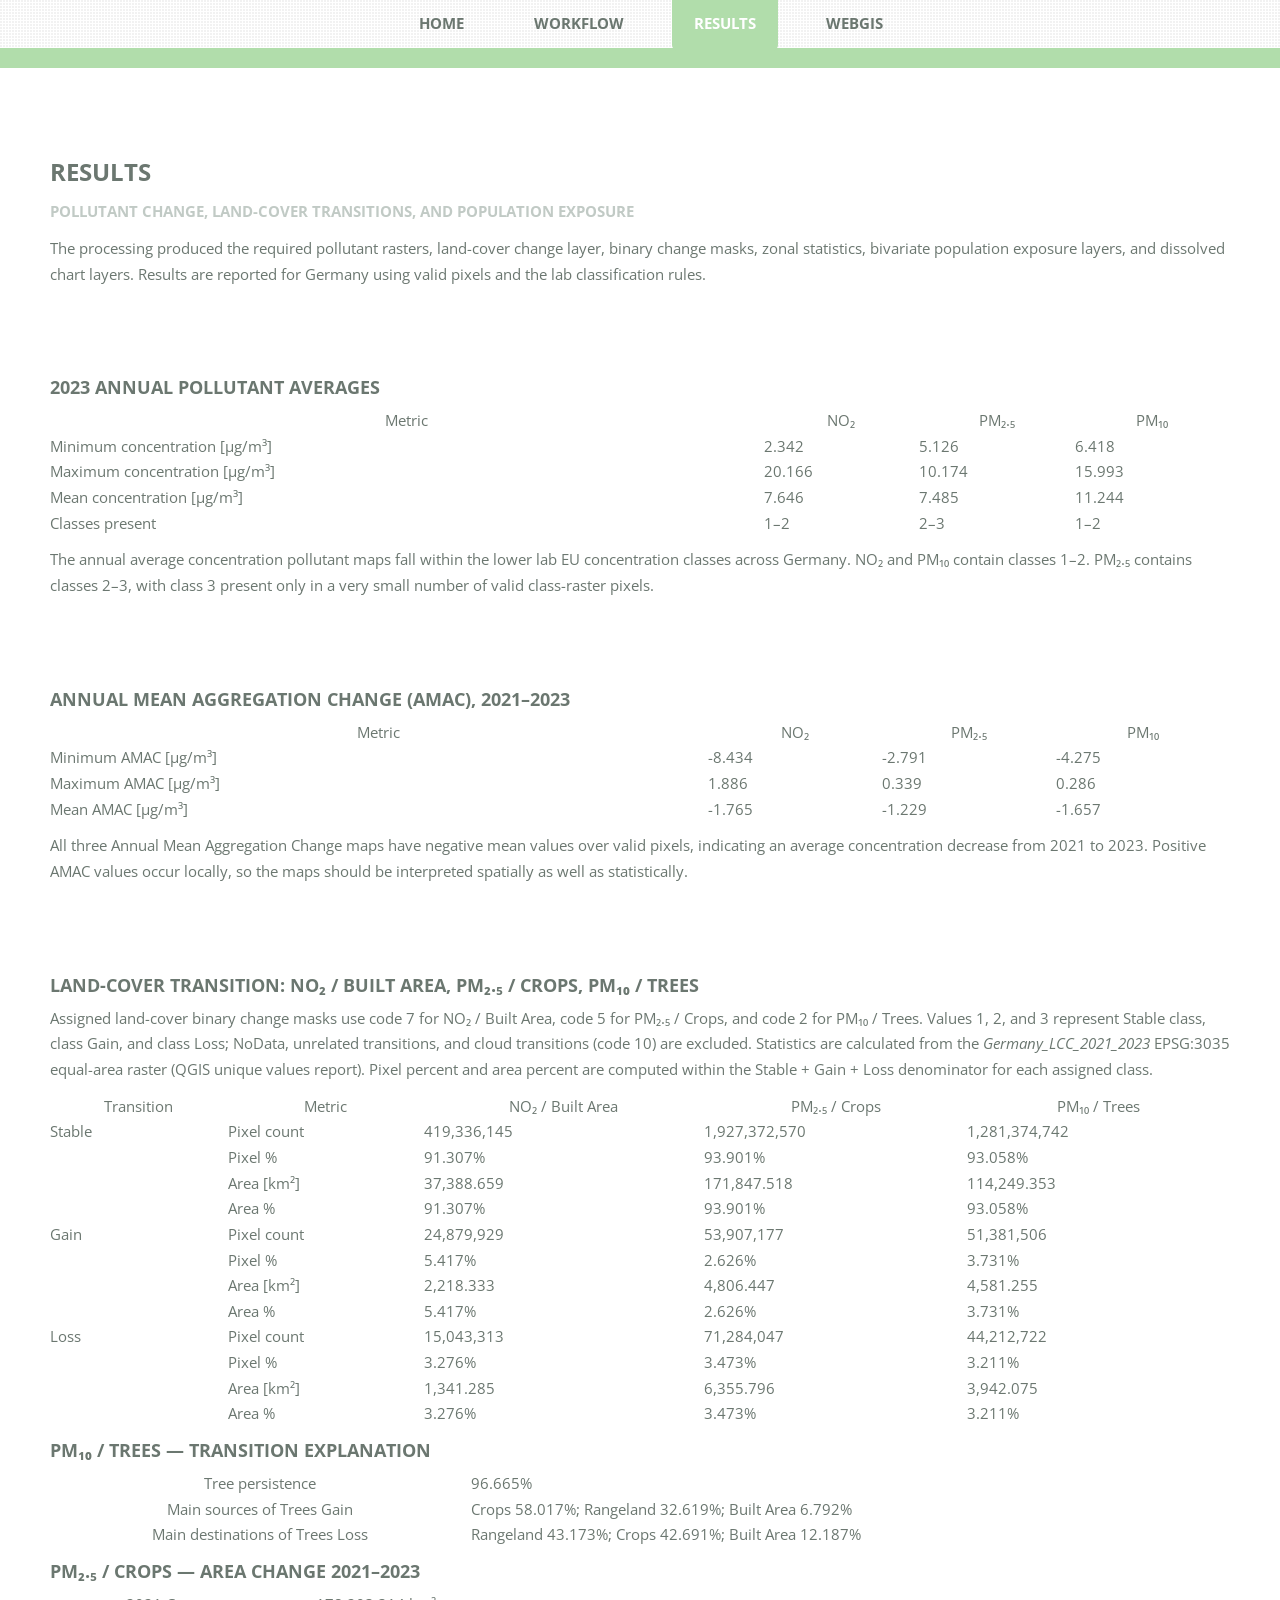
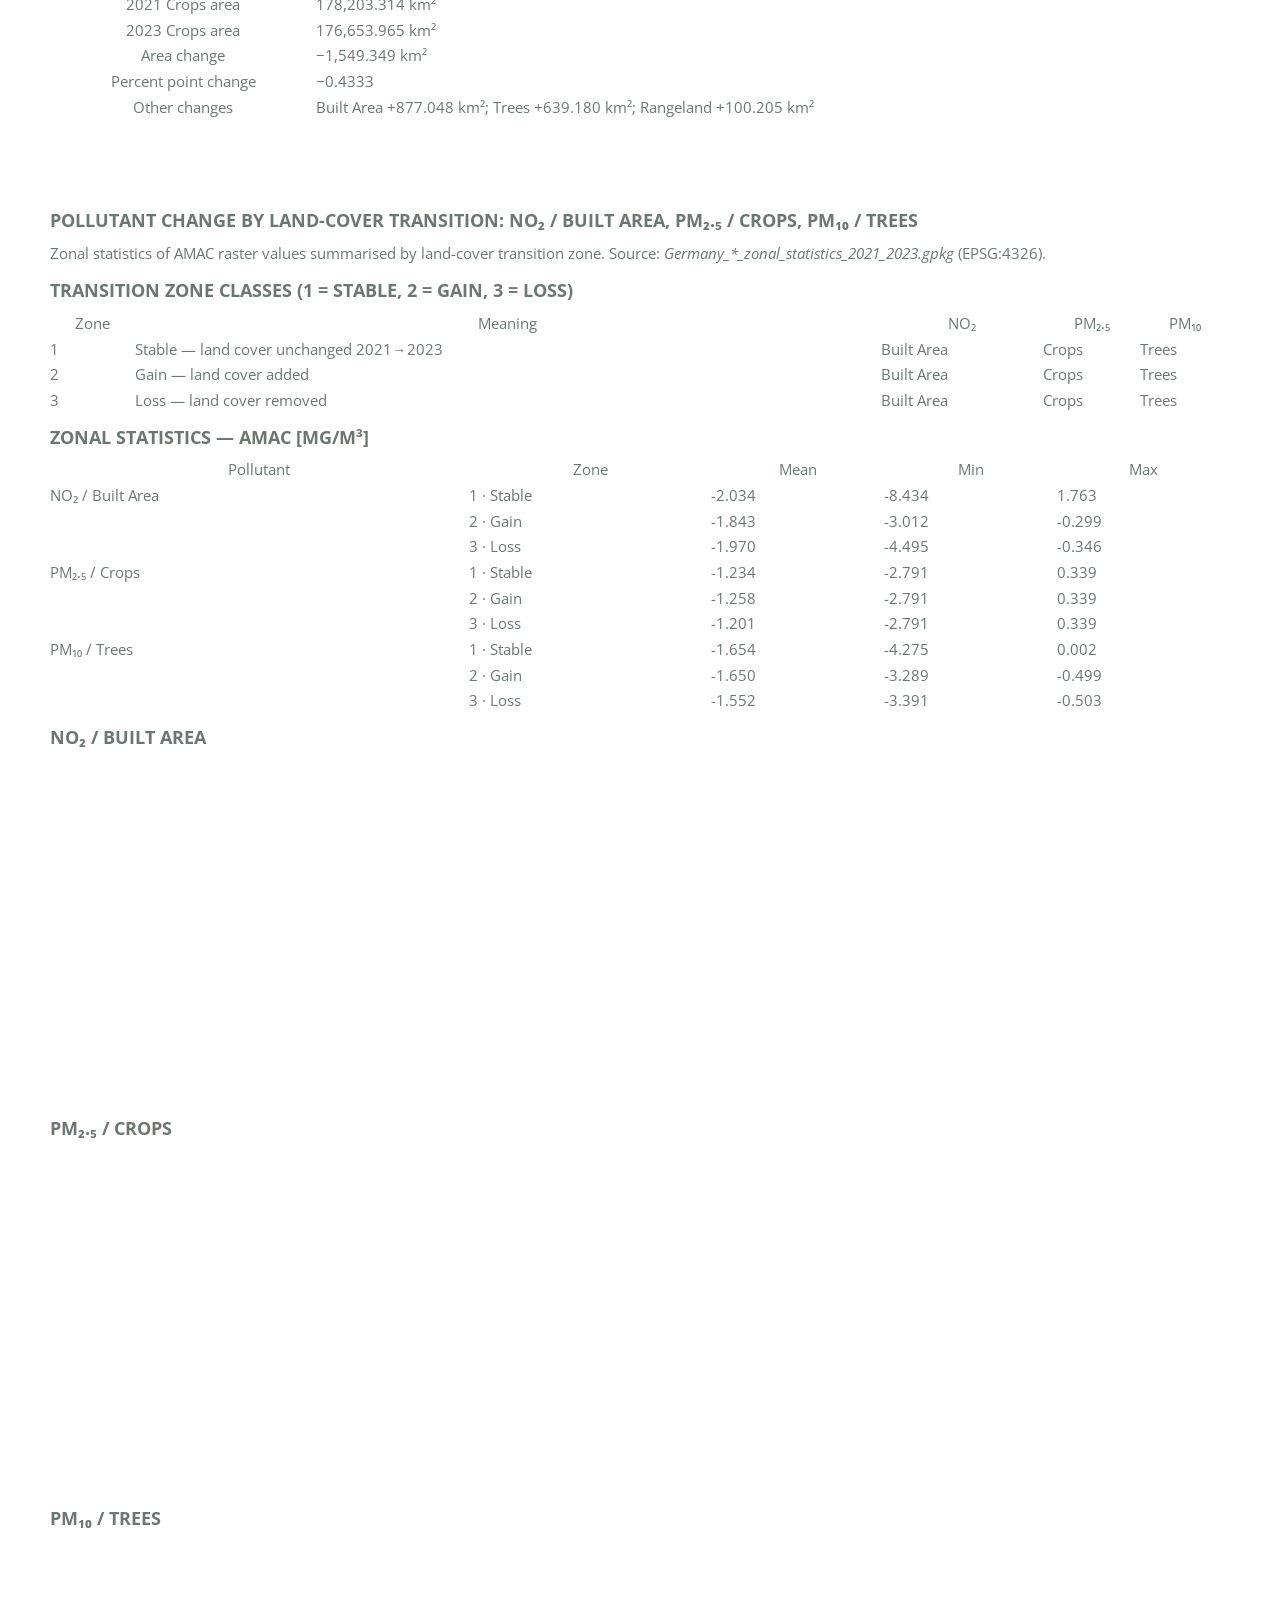
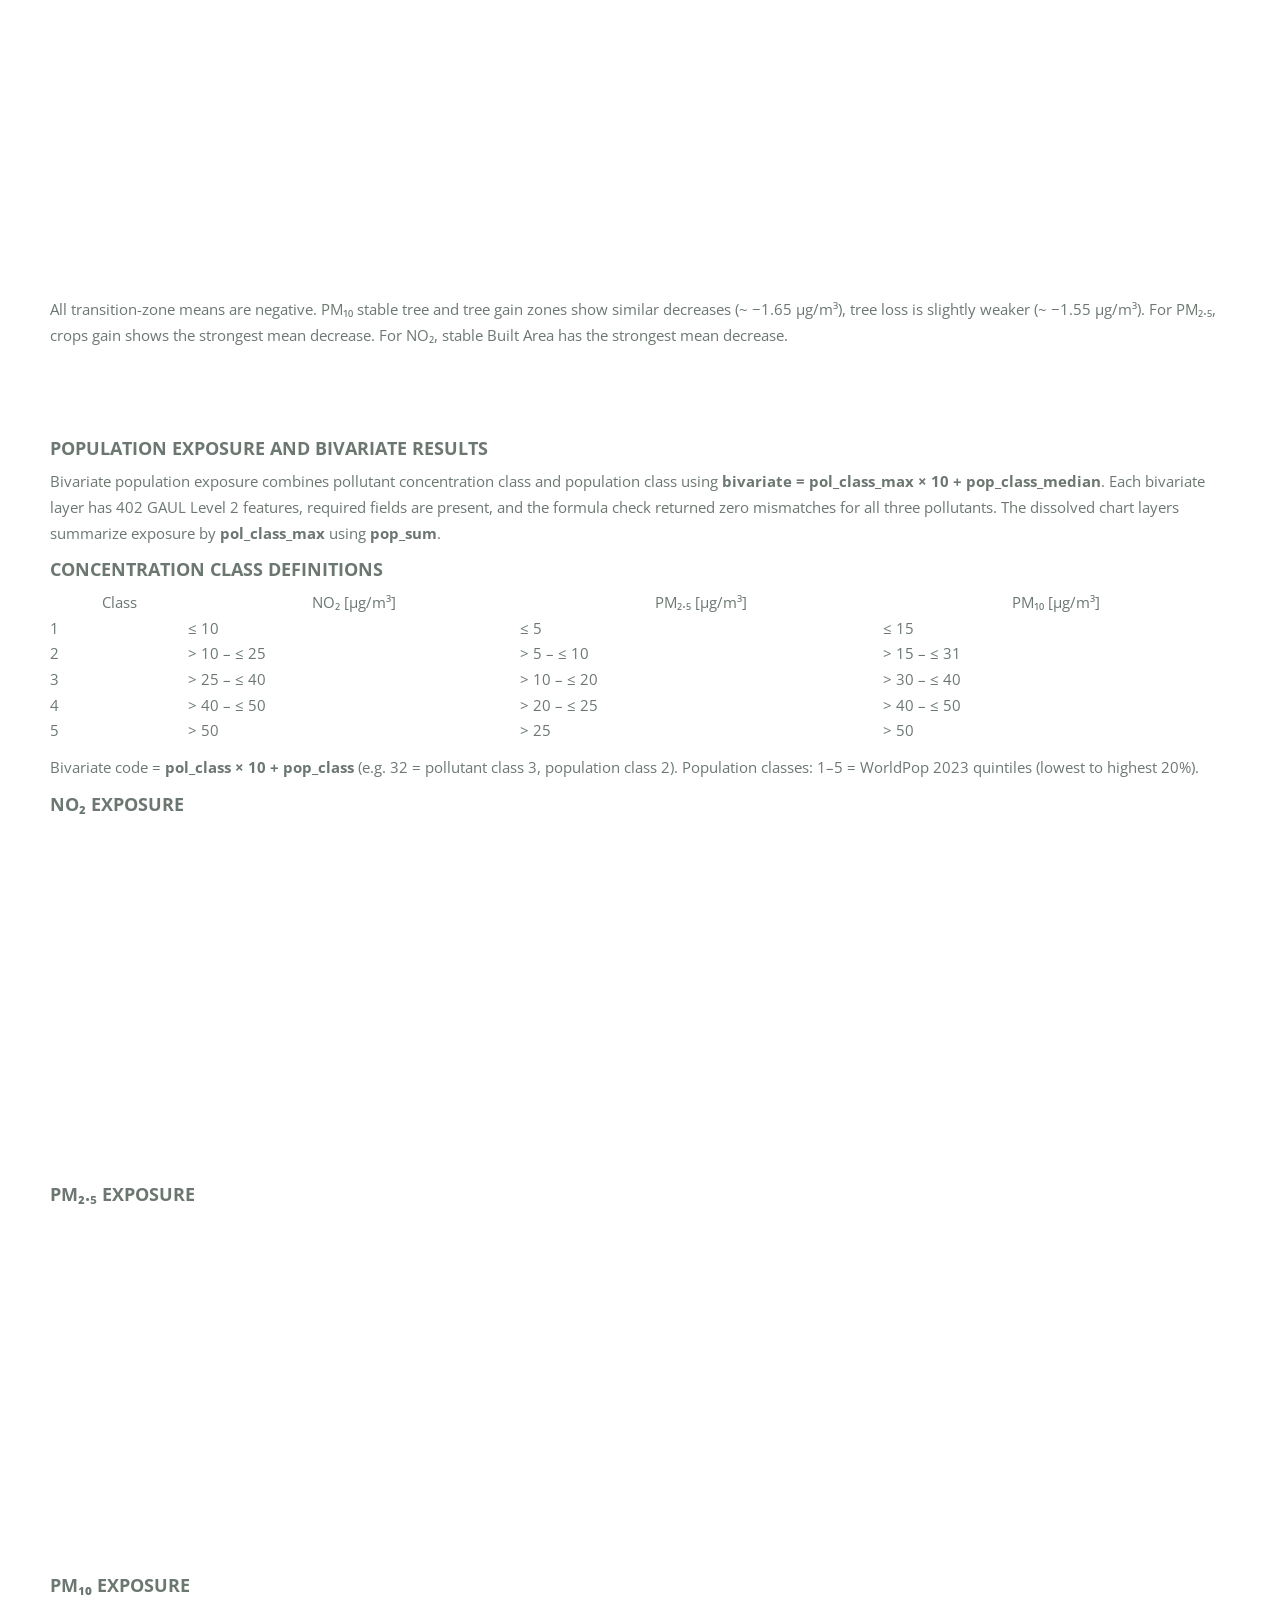
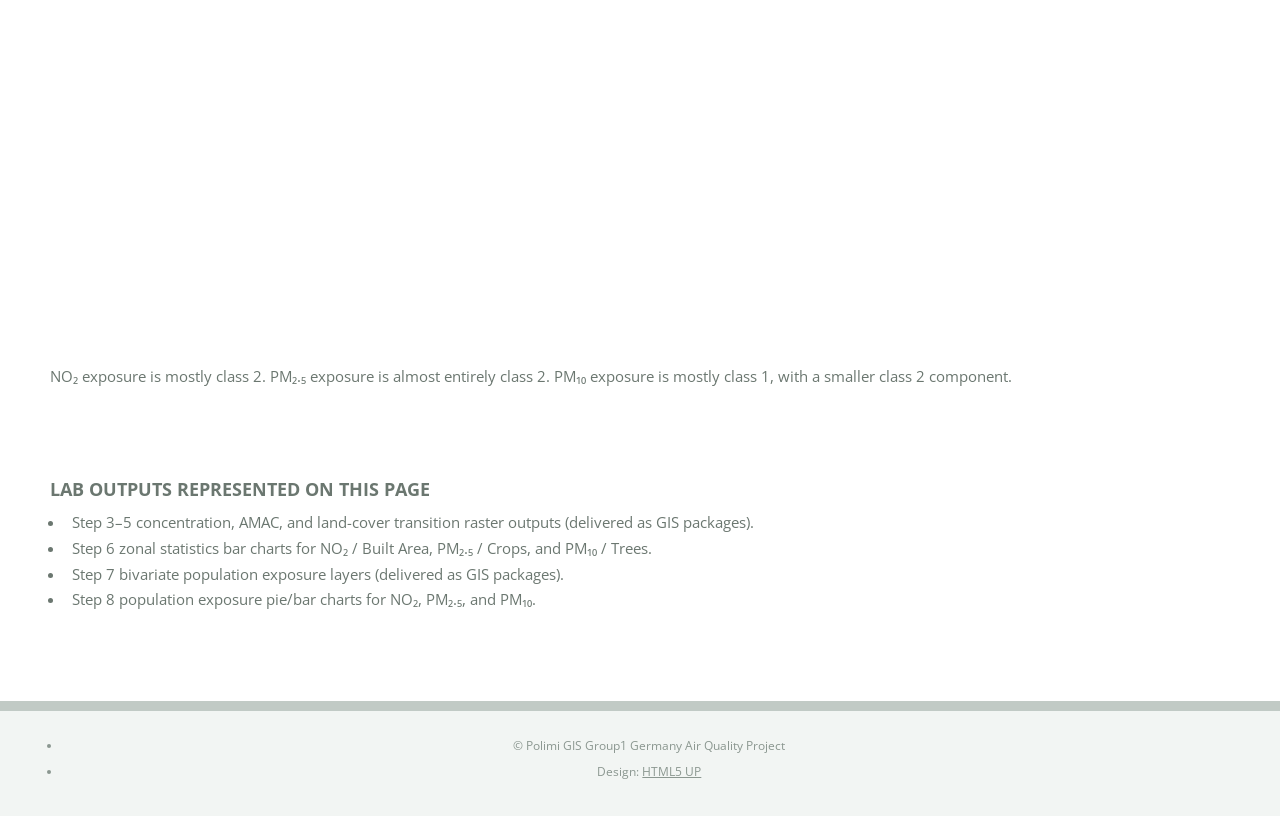
==== commit 753d6979: "change footer" ====
--- a/Results.html
+++ b/Results.html
@@ -1,4 +1,4 @@
-<!DOCTYPE html>
+<!doctype html>
 <!--
 	TXT by HTML5 UP
 	html5up.net | @ajlkn
@@ -550,8 +550,8 @@
         <div class="container">
           <div id="copyright">
             <ul>
-              <li>&copy; Group1_Germany</li>
-              <li><a href="http://html5up.net"></a></li>
+              <li>&copy; Polimi GIS Group1 Germany Air Quality Project</li>
+              <li>Design: <a href="http://html5up.net">HTML5 UP</a></li>
             </ul>
           </div>
         </div>
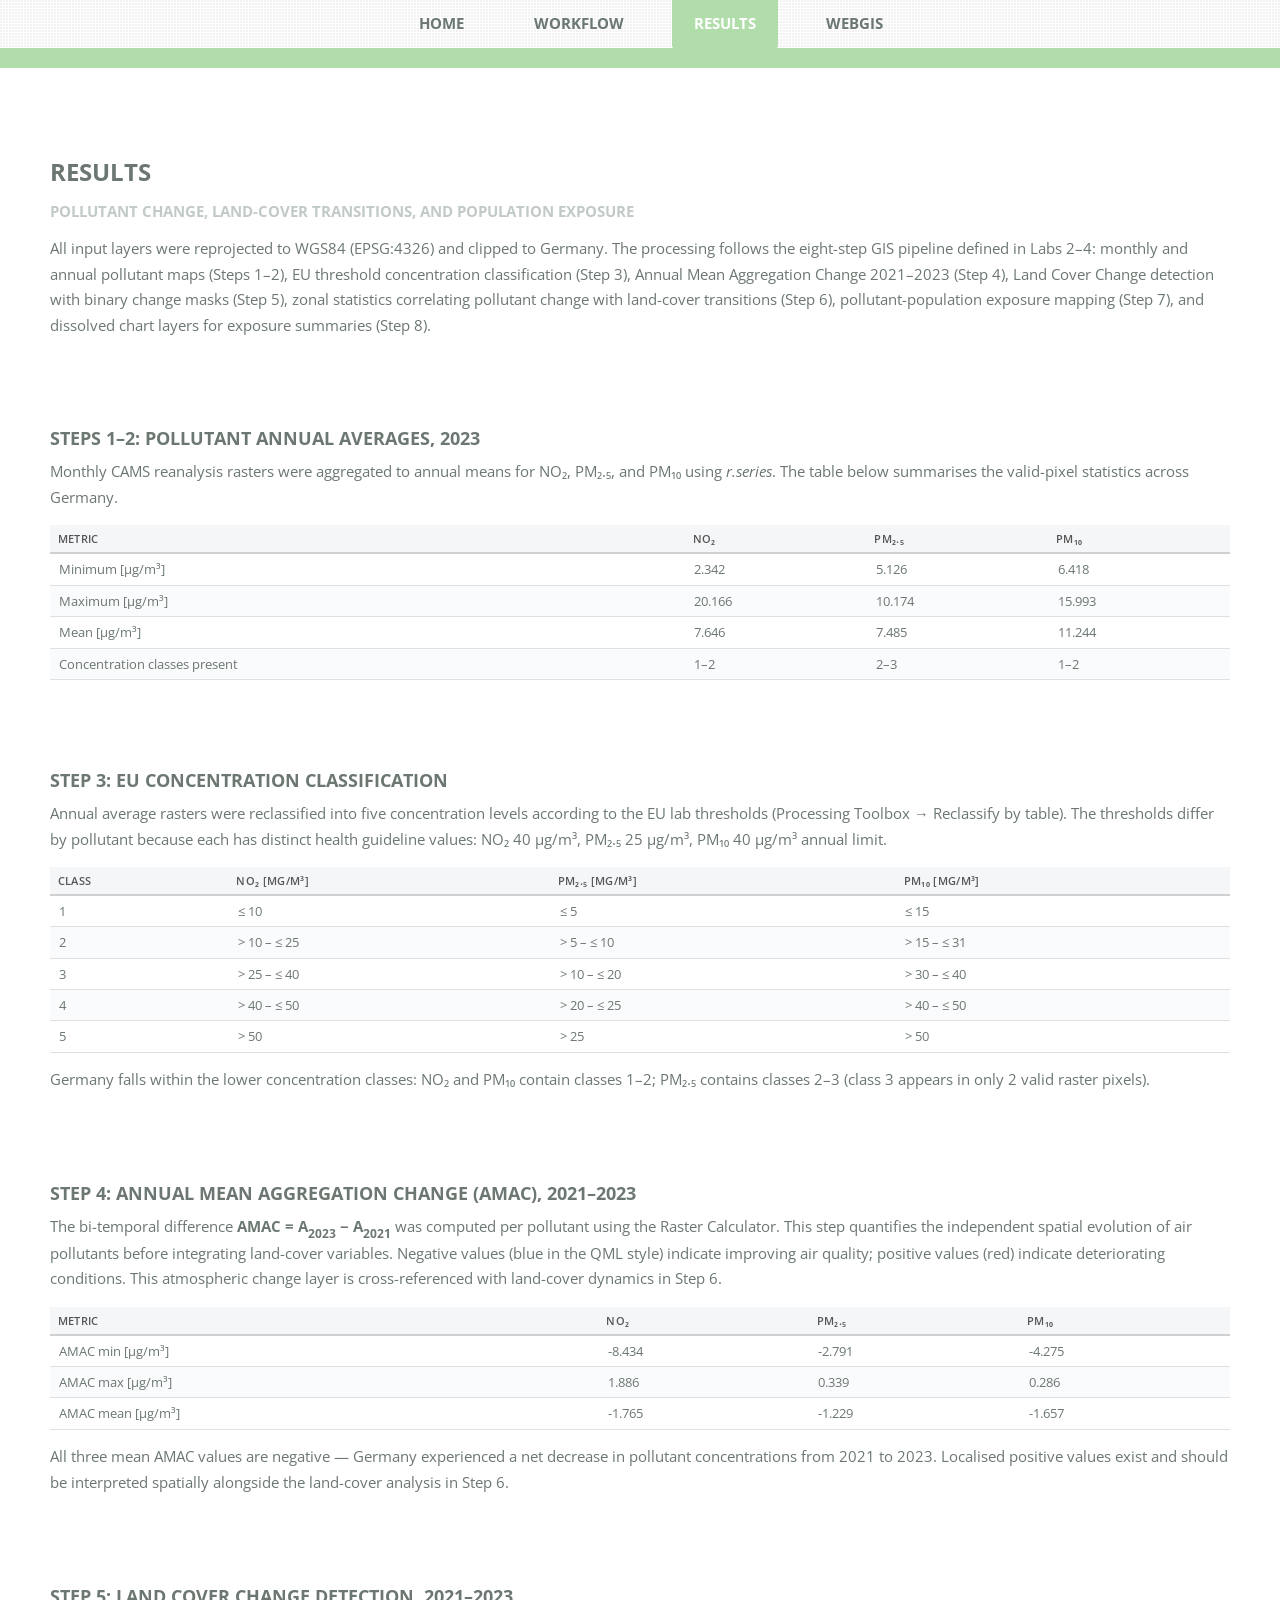
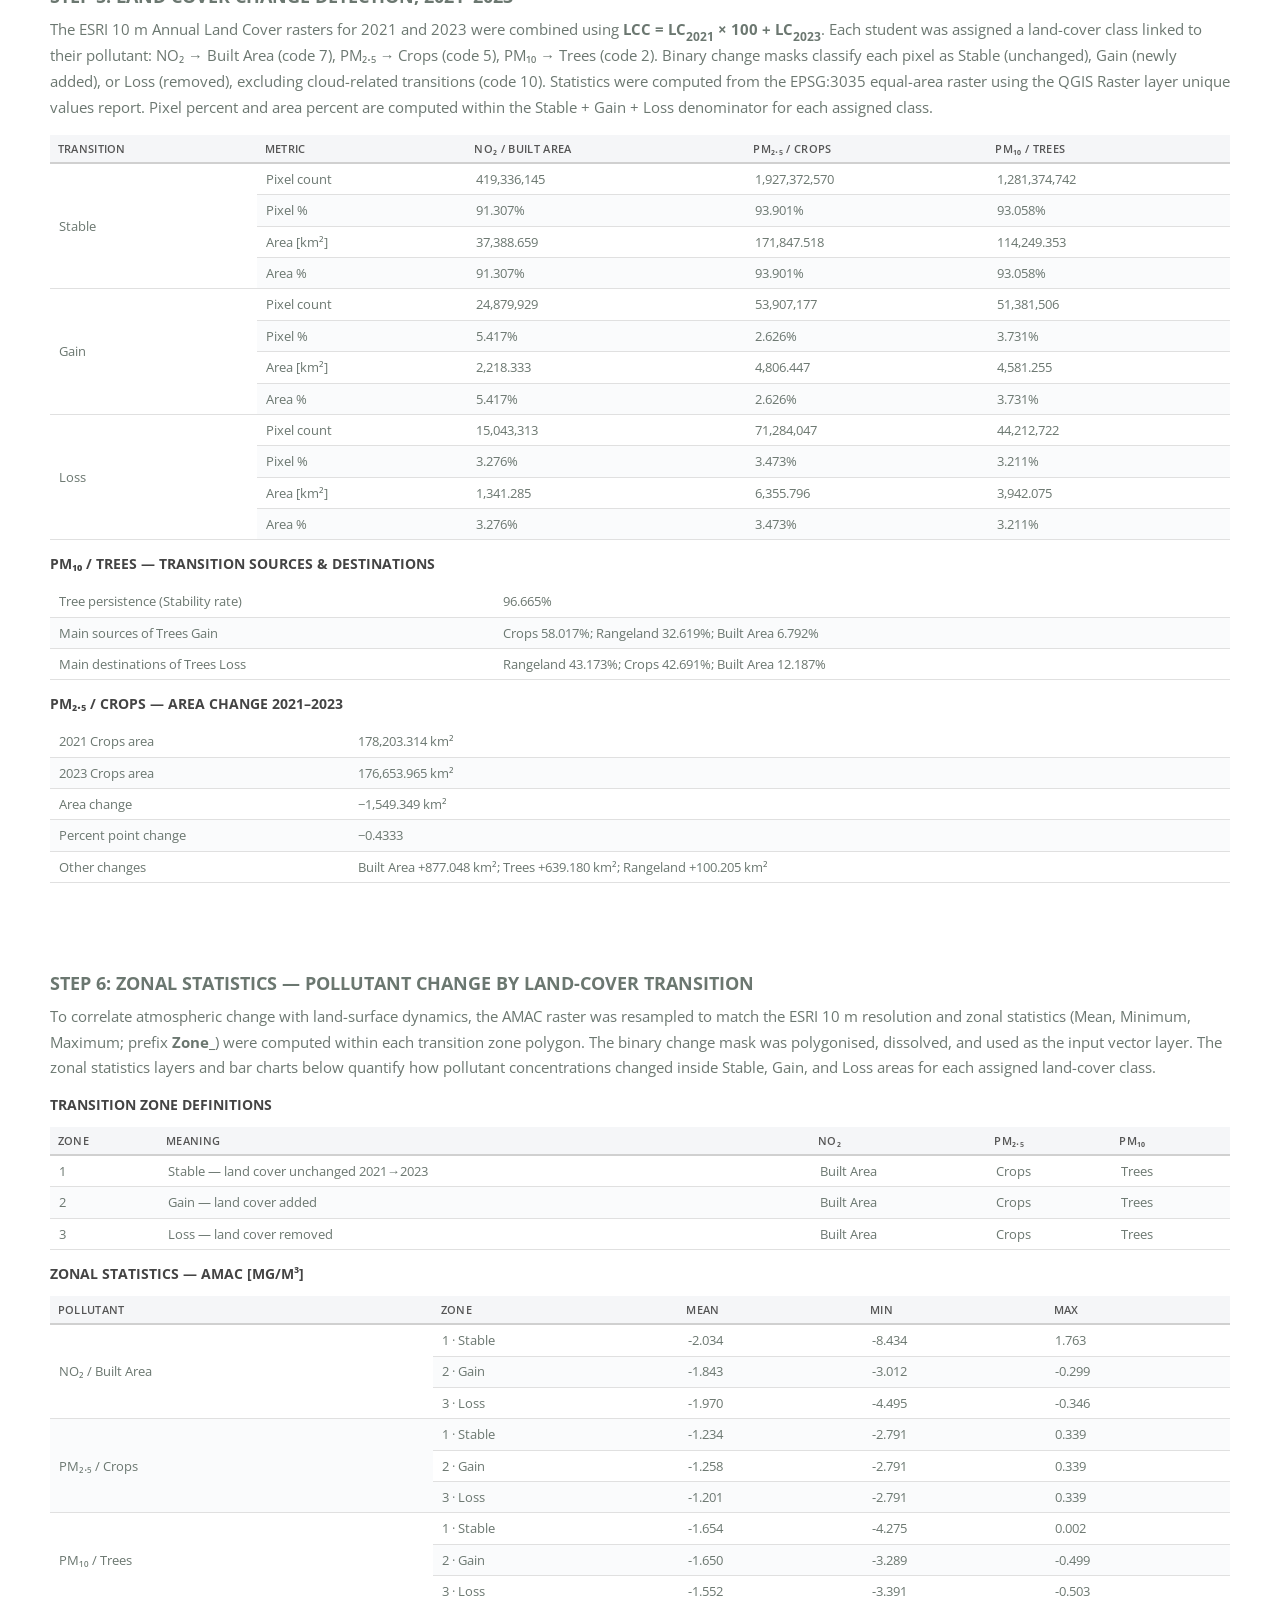
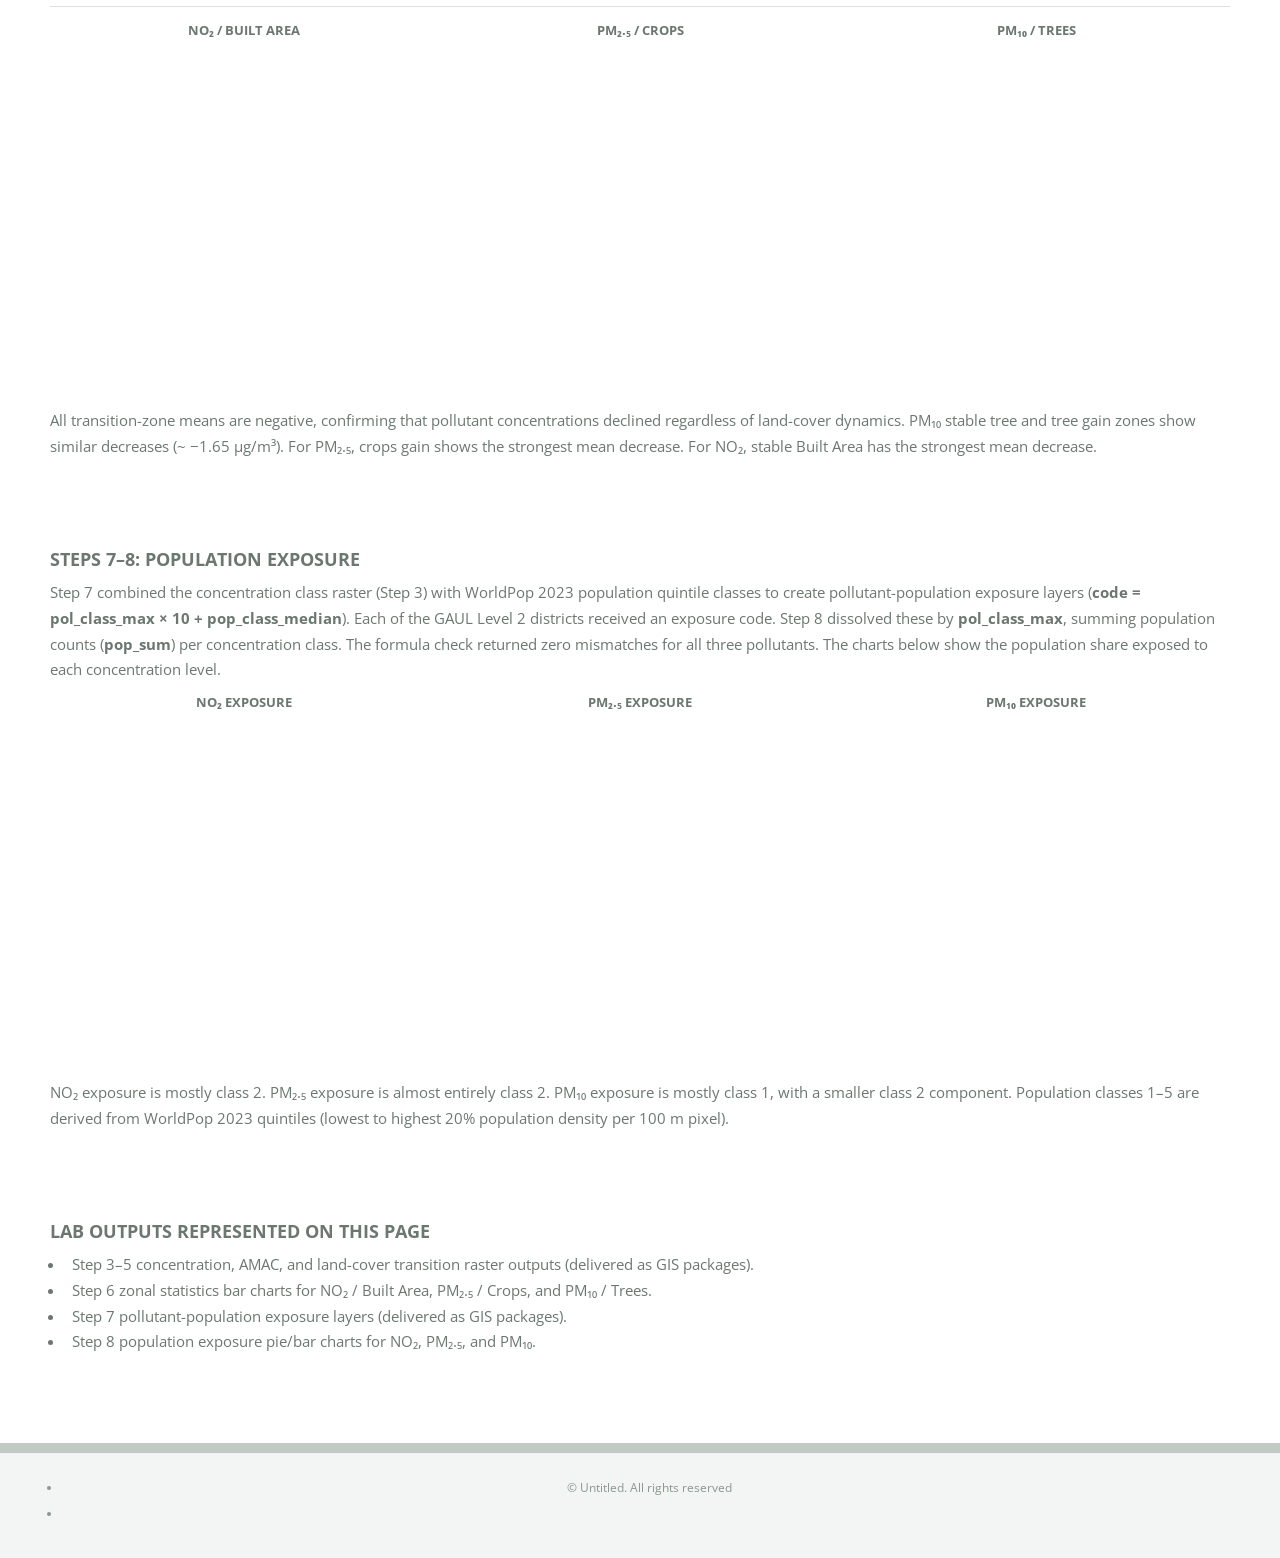
==== commit bc6239e1: "polish result" ====
--- a/Results.html
+++ b/Results.html
@@ -1,566 +1,273 @@
-<!doctype html>
+<!DOCTYPE HTML>
 <!--
 	TXT by HTML5 UP
 	html5up.net | @ajlkn
 	Free for personal and commercial use under the CCA 3.0 license (html5up.net/license)
 -->
 <html>
-  <head>
-    <title>Results</title>
-    <meta charset="utf-8" />
-    <meta name="viewport" content="width=device-width, initial-scale=1" />
-    <link rel="stylesheet" href="assets/css/main.css" />
-    <link rel="stylesheet" href="Result.css" />
-  </head>
-  <body class="is-preload">
-    <div id="page-wrapper">
-      <nav id="nav">
-        <ul>
-          <li><a href="index.html">Home</a></li>
-          <li><a href="Workflow.html">Workflow</a></li>
-          <li class="current"><a href="Results.html">Results</a></li>
-          <li><a href="WebGIS.html">WebGIS</a></li>
-        </ul>
-      </nav>
-
-      <section id="main">
-        <div class="container">
-          <div class="row">
-            <div class="col-12">
-              <article>
-                <header>
-                  <h2>Results</h2>
-                  <p>Pollutant change, land-cover transitions, and population exposure</p>
-                </header>
-
-                <section>
-                  <p>
-                    The processing produced the required pollutant rasters, land-cover change layer, binary change
-                    masks, zonal statistics, bivariate population exposure layers, and dissolved chart layers. Results
-                    are reported for Germany using valid pixels and the lab classification rules.
-                  </p>
-                </section>
-
-                <!-- ===== 2023 Annual Pollutant Averages ===== -->
-                <section>
-                  <h3>2023 Annual Pollutant Averages</h3>
-                  <div class="table-group">
-                    <table>
-                      <thead>
-                        <tr>
-                          <th>Metric</th>
-                          <th>NO₂</th>
-                          <th>PM₂.₅</th>
-                          <th>PM₁₀</th>
-                        </tr>
-                      </thead>
-                      <tbody>
-                        <tr>
-                          <td>Minimum concentration [µg/m³]</td>
-                          <td>2.342</td>
-                          <td>5.126</td>
-                          <td>6.418</td>
-                        </tr>
-                        <tr>
-                          <td>Maximum concentration [µg/m³]</td>
-                          <td>20.166</td>
-                          <td>10.174</td>
-                          <td>15.993</td>
-                        </tr>
-                        <tr>
-                          <td>Mean concentration [µg/m³]</td>
-                          <td>7.646</td>
-                          <td>7.485</td>
-                          <td>11.244</td>
-                        </tr>
-                        <tr>
-                          <td>Classes present</td>
-                          <td>1–2</td>
-                          <td>2–3</td>
-                          <td>1–2</td>
-                        </tr>
-                      </tbody>
-                    </table>
-                  </div>
-                  <p>
-                    The annual average concentration pollutant maps fall within the lower lab EU concentration classes
-                    across Germany. NO₂ and PM₁₀ contain classes 1–2. PM₂.₅ contains classes 2–3, with class 3 present
-                    only in a very small number of valid class-raster pixels.
-                  </p>
-                </section>
-
-                <!-- ===== AMAC 2021–2023 ===== -->
-                <section>
-                  <h3>Annual Mean Aggregation Change (AMAC), 2021–2023</h3>
-                  <div class="table-group">
-                    <table>
-                      <thead>
-                        <tr>
-                          <th>Metric</th>
-                          <th>NO₂</th>
-                          <th>PM₂.₅</th>
-                          <th>PM₁₀</th>
-                        </tr>
-                      </thead>
-                      <tbody>
-                        <tr>
-                          <td>Minimum AMAC [µg/m³]</td>
-                          <td>-8.434</td>
-                          <td>-2.791</td>
-                          <td>-4.275</td>
-                        </tr>
-                        <tr>
-                          <td>Maximum AMAC [µg/m³]</td>
-                          <td>1.886</td>
-                          <td>0.339</td>
-                          <td>0.286</td>
-                        </tr>
-                        <tr>
-                          <td>Mean AMAC [µg/m³]</td>
-                          <td>-1.765</td>
-                          <td>-1.229</td>
-                          <td>-1.657</td>
-                        </tr>
-                      </tbody>
-                    </table>
-                  </div>
-                  <p>
-                    All three Annual Mean Aggregation Change maps have negative mean values over valid pixels,
-                    indicating an average concentration decrease from 2021 to 2023. Positive AMAC values occur locally,
-                    so the maps should be interpreted spatially as well as statistically.
-                  </p>
-                </section>
-
-                <!-- ===== Land-Cover Transition ===== -->
-                <section>
-                  <h3>Land-Cover Transition: NO₂ / Built Area, PM₂.₅ / Crops, PM₁₀ / Trees</h3>
-                  <p>
-                    Assigned land-cover binary change masks use code 7 for NO₂ / Built Area, code 5 for PM₂.₅ / Crops,
-                    and code 2 for PM₁₀ / Trees. Values 1, 2, and 3 represent Stable class, class Gain, and class Loss;
-                    NoData, unrelated transitions, and cloud transitions (code 10) are excluded. Statistics are
-                    calculated from the <em>Germany_LCC_2021_2023</em> EPSG:3035 equal-area raster (QGIS unique values
-                    report). Pixel percent and area percent are computed within the Stable + Gain + Loss denominator for
-                    each assigned class.
-                  </p>
-                  <div class="table-group">
-                    <table>
-                      <thead>
-                        <tr>
-                          <th>Transition</th>
-                          <th>Metric</th>
-                          <th>NO₂ / Built Area</th>
-                          <th>PM₂.₅ / Crops</th>
-                          <th>PM₁₀ / Trees</th>
-                        </tr>
-                      </thead>
-                      <tbody>
-                        <tr>
-                          <td rowspan="4">Stable</td>
-                          <td>Pixel count</td>
-                          <td>419,336,145</td>
-                          <td>1,927,372,570</td>
-                          <td>1,281,374,742</td>
-                        </tr>
-                        <tr>
-                          <td>Pixel %</td>
-                          <td>91.307%</td>
-                          <td>93.901%</td>
-                          <td>93.058%</td>
-                        </tr>
-                        <tr>
-                          <td>Area [km²]</td>
-                          <td>37,388.659</td>
-                          <td>171,847.518</td>
-                          <td>114,249.353</td>
-                        </tr>
-                        <tr>
-                          <td>Area %</td>
-                          <td>91.307%</td>
-                          <td>93.901%</td>
-                          <td>93.058%</td>
-                        </tr>
-                        <tr>
-                          <td rowspan="4">Gain</td>
-                          <td>Pixel count</td>
-                          <td>24,879,929</td>
-                          <td>53,907,177</td>
-                          <td>51,381,506</td>
-                        </tr>
-                        <tr>
-                          <td>Pixel %</td>
-                          <td>5.417%</td>
-                          <td>2.626%</td>
-                          <td>3.731%</td>
-                        </tr>
-                        <tr>
-                          <td>Area [km²]</td>
-                          <td>2,218.333</td>
-                          <td>4,806.447</td>
-                          <td>4,581.255</td>
-                        </tr>
-                        <tr>
-                          <td>Area %</td>
-                          <td>5.417%</td>
-                          <td>2.626%</td>
-                          <td>3.731%</td>
-                        </tr>
-                        <tr>
-                          <td rowspan="4">Loss</td>
-                          <td>Pixel count</td>
-                          <td>15,043,313</td>
-                          <td>71,284,047</td>
-                          <td>44,212,722</td>
-                        </tr>
-                        <tr>
-                          <td>Pixel %</td>
-                          <td>3.276%</td>
-                          <td>3.473%</td>
-                          <td>3.211%</td>
-                        </tr>
-                        <tr>
-                          <td>Area [km²]</td>
-                          <td>1,341.285</td>
-                          <td>6,355.796</td>
-                          <td>3,942.075</td>
-                        </tr>
-                        <tr>
-                          <td>Area %</td>
-                          <td>3.276%</td>
-                          <td>3.473%</td>
-                          <td>3.211%</td>
-                        </tr>
-                      </tbody>
-                    </table>
-                  </div>
-                  <div class="table-group">
-                    <h4>PM₁₀ / Trees — Transition Explanation</h4>
-                    <table>
-                      <tbody>
-                        <tr>
-                          <th>Tree persistence</th>
-                          <td>96.665%</td>
-                        </tr>
-                        <tr>
-                          <th>Main sources of Trees Gain</th>
-                          <td>Crops 58.017%; Rangeland 32.619%; Built Area 6.792%</td>
-                        </tr>
-                        <tr>
-                          <th>Main destinations of Trees Loss</th>
-                          <td>Rangeland 43.173%; Crops 42.691%; Built Area 12.187%</td>
-                        </tr>
-                      </tbody>
-                    </table>
-                  </div>
-                  <div class="table-group">
-                    <h4>PM₂.₅ / Crops — Area Change 2021–2023</h4>
-                    <table>
-                      <tbody>
-                        <tr>
-                          <th>2021 Crops area</th>
-                          <td>178,203.314 km²</td>
-                        </tr>
-                        <tr>
-                          <th>2023 Crops area</th>
-                          <td>176,653.965 km²</td>
-                        </tr>
-                        <tr>
-                          <th>Area change</th>
-                          <td>−1,549.349 km²</td>
-                        </tr>
-                        <tr>
-                          <th>Percent point change</th>
-                          <td>−0.4333</td>
-                        </tr>
-                        <tr>
-                          <th>Other changes</th>
-                          <td>Built Area +877.048 km²; Trees +639.180 km²; Rangeland +100.205 km²</td>
-                        </tr>
-                      </tbody>
-                    </table>
-                  </div>
-                </section>
-
-                <!-- ===== Pollutant Change by Land-Cover Transition (Zonal) ===== -->
-                <section>
-                  <h3>Pollutant Change by Land-Cover Transition: NO₂ / Built Area, PM₂.₅ / Crops, PM₁₀ / Trees</h3>
-                  <p>
-                    Zonal statistics of AMAC raster values summarised by land-cover transition zone. Source:
-                    <em>Germany_*_zonal_statistics_2021_2023.gpkg</em> (EPSG:4326).
-                  </p>
-                  <div class="table-group">
-                    <h4>Transition Zone Classes (1 = Stable, 2 = Gain, 3 = Loss)</h4>
-                    <table>
-                      <thead>
-                        <tr>
-                          <th>Zone</th>
-                          <th>Meaning</th>
-                          <th>NO₂</th>
-                          <th>PM₂.₅</th>
-                          <th>PM₁₀</th>
-                        </tr>
-                      </thead>
-                      <tbody>
-                        <tr>
-                          <td>1</td>
-                          <td>Stable — land cover unchanged 2021→2023</td>
-                          <td>Built Area</td>
-                          <td>Crops</td>
-                          <td>Trees</td>
-                        </tr>
-                        <tr>
-                          <td>2</td>
-                          <td>Gain — land cover added</td>
-                          <td>Built Area</td>
-                          <td>Crops</td>
-                          <td>Trees</td>
-                        </tr>
-                        <tr>
-                          <td>3</td>
-                          <td>Loss — land cover removed</td>
-                          <td>Built Area</td>
-                          <td>Crops</td>
-                          <td>Trees</td>
-                        </tr>
-                      </tbody>
-                    </table>
-                  </div>
-                  <div class="table-group">
-                    <h4>Zonal Statistics — AMAC [µg/m³]</h4>
-                    <table>
-                      <thead>
-                        <tr>
-                          <th>Pollutant</th>
-                          <th>Zone</th>
-                          <th>Mean</th>
-                          <th>Min</th>
-                          <th>Max</th>
-                        </tr>
-                      </thead>
-                      <tbody>
-                        <tr>
-                          <td rowspan="3">NO₂ / Built Area</td>
-                          <td>1 · Stable</td>
-                          <td>-2.034</td>
-                          <td>-8.434</td>
-                          <td>1.763</td>
-                        </tr>
-                        <tr>
-                          <td>2 · Gain</td>
-                          <td>-1.843</td>
-                          <td>-3.012</td>
-                          <td>-0.299</td>
-                        </tr>
-                        <tr>
-                          <td>3 · Loss</td>
-                          <td>-1.970</td>
-                          <td>-4.495</td>
-                          <td>-0.346</td>
-                        </tr>
-                        <tr>
-                          <td rowspan="3">PM₂.₅ / Crops</td>
-                          <td>1 · Stable</td>
-                          <td>-1.234</td>
-                          <td>-2.791</td>
-                          <td>0.339</td>
-                        </tr>
-                        <tr>
-                          <td>2 · Gain</td>
-                          <td>-1.258</td>
-                          <td>-2.791</td>
-                          <td>0.339</td>
-                        </tr>
-                        <tr>
-                          <td>3 · Loss</td>
-                          <td>-1.201</td>
-                          <td>-2.791</td>
-                          <td>0.339</td>
-                        </tr>
-                        <tr>
-                          <td rowspan="3">PM₁₀ / Trees</td>
-                          <td>1 · Stable</td>
-                          <td>-1.654</td>
-                          <td>-4.275</td>
-                          <td>0.002</td>
-                        </tr>
-                        <tr>
-                          <td>2 · Gain</td>
-                          <td>-1.650</td>
-                          <td>-3.289</td>
-                          <td>-0.499</td>
-                        </tr>
-                        <tr>
-                          <td>3 · Loss</td>
-                          <td>-1.552</td>
-                          <td>-3.391</td>
-                          <td>-0.503</td>
-                        </tr>
-                      </tbody>
-                    </table>
-                  </div>
-                  <div class="chart-row">
-                    <div class="plotly-chart">
-                      <h4>NO₂ / Built Area</h4>
-                      <iframe
-                        src="charts/no2_barchart_minmaxmean.html"
-                        frameborder="0"
-                        scrolling="no"
-                        style="width: 100%; height: 350px"
-                      ></iframe>
-                    </div>
-                    <div class="plotly-chart">
-                      <h4>PM₂.₅ / Crops</h4>
-                      <iframe
-                        src="charts/pm2p5_barchart_minmaxmean.html"
-                        frameborder="0"
-                        scrolling="no"
-                        style="width: 100%; height: 350px"
-                      ></iframe>
-                    </div>
-                    <div class="plotly-chart">
-                      <h4>PM₁₀ / Trees</h4>
-                      <iframe
-                        src="charts/pm10_barchart_minmaxmean.html"
-                        frameborder="0"
-                        scrolling="no"
-                        style="width: 100%; height: 350px"
-                      ></iframe>
-                    </div>
-                  </div>
-                  <p>
-                    All transition-zone means are negative. PM₁₀ stable tree and tree gain zones show similar decreases
-                    (~ −1.65 µg/m³), tree loss is slightly weaker (~ −1.55 µg/m³). For PM₂.₅, crops gain shows the
-                    strongest mean decrease. For NO₂, stable Built Area has the strongest mean decrease.
-                  </p>
-                </section>
-
-                <!-- ===== Population Exposure ===== -->
-                <section>
-                  <h3>Population Exposure and Bivariate Results</h3>
-                  <p>
-                    Bivariate population exposure combines pollutant concentration class and population class using
-                    <strong>bivariate = pol_class_max × 10 + pop_class_median</strong>. Each bivariate layer has 402
-                    GAUL Level 2 features, required fields are present, and the formula check returned zero mismatches
-                    for all three pollutants. The dissolved chart layers summarize exposure by
-                    <strong>pol_class_max</strong> using <strong>pop_sum</strong>.
-                  </p>
-                  <div class="table-group">
-                    <h4>Concentration Class Definitions</h4>
-                    <table>
-                      <thead>
-                        <tr>
-                          <th>Class</th>
-                          <th>NO₂ [µg/m³]</th>
-                          <th>PM₂.₅ [µg/m³]</th>
-                          <th>PM₁₀ [µg/m³]</th>
-                        </tr>
-                      </thead>
-                      <tbody>
-                        <tr>
-                          <td>1</td>
-                          <td>≤ 10</td>
-                          <td>≤ 5</td>
-                          <td>≤ 15</td>
-                        </tr>
-                        <tr>
-                          <td>2</td>
-                          <td>&gt; 10 – ≤ 25</td>
-                          <td>&gt; 5 – ≤ 10</td>
-                          <td>&gt; 15 – ≤ 31</td>
-                        </tr>
-                        <tr>
-                          <td>3</td>
-                          <td>&gt; 25 – ≤ 40</td>
-                          <td>&gt; 10 – ≤ 20</td>
-                          <td>&gt; 30 – ≤ 40</td>
-                        </tr>
-                        <tr>
-                          <td>4</td>
-                          <td>&gt; 40 – ≤ 50</td>
-                          <td>&gt; 20 – ≤ 25</td>
-                          <td>&gt; 40 – ≤ 50</td>
-                        </tr>
-                        <tr>
-                          <td>5</td>
-                          <td>&gt; 50</td>
-                          <td>&gt; 25</td>
-                          <td>&gt; 50</td>
-                        </tr>
-                      </tbody>
-                    </table>
-                    <p>
-                      Bivariate code = <strong>pol_class × 10 + pop_class</strong> (e.g. 32 = pollutant class 3,
-                      population class 2). Population classes: 1–5 = WorldPop 2023 quintiles (lowest to highest 20%).
-                    </p>
-                  </div>
-                  <div class="chart-row">
-                    <div class="plotly-chart">
-                      <h4>NO₂ Exposure</h4>
-                      <iframe
-                        src="charts/no2_exposure_piechart.html"
-                        frameborder="0"
-                        scrolling="no"
-                        style="width: 100%; height: 350px"
-                      ></iframe>
-                    </div>
-                    <div class="plotly-chart">
-                      <h4>PM₂.₅ Exposure</h4>
-                      <iframe
-                        src="charts/pm2p5_exposure_piechart.html"
-                        frameborder="0"
-                        scrolling="no"
-                        style="width: 100%; height: 350px"
-                      ></iframe>
-                    </div>
-                    <div class="plotly-chart">
-                      <h4>PM₁₀ Exposure</h4>
-                      <iframe
-                        src="charts/pm10_exposure_piechart.html"
-                        frameborder="0"
-                        scrolling="no"
-                        style="width: 100%; height: 350px"
-                      ></iframe>
-                    </div>
-                  </div>
-                  <p>
-                    NO₂ exposure is mostly class 2. PM₂.₅ exposure is almost entirely class 2. PM₁₀ exposure is mostly
-                    class 1, with a smaller class 2 component.
-                  </p>
-                </section>
-
-                <!-- ===== Lab Outputs ===== -->
-                <section>
-                  <h3>Lab Outputs Represented on This Page</h3>
-                  <ul>
-                    <li>
-                      Step 3–5 concentration, AMAC, and land-cover transition raster outputs (delivered as GIS
-                      packages).
-                    </li>
-                    <li>Step 6 zonal statistics bar charts for NO₂ / Built Area, PM₂.₅ / Crops, and PM₁₀ / Trees.</li>
-                    <li>Step 7 bivariate population exposure layers (delivered as GIS packages).</li>
-                    <li>Step 8 population exposure pie/bar charts for NO₂, PM₂.₅, and PM₁₀.</li>
-                  </ul>
-                </section>
-              </article>
-            </div>
-          </div>
-        </div>
-      </section>
-
-      <footer id="footer">
-        <div class="container">
-          <div id="copyright">
-            <ul>
-              <li>&copy; Polimi GIS Group1 Germany Air Quality Project</li>
-              <li>Design: <a href="http://html5up.net">HTML5 UP</a></li>
-            </ul>
-          </div>
-        </div>
-      </footer>
-    </div>
-
-    <script src="assets/js/jquery.min.js"></script>
-    <script src="assets/js/breakpoints.min.js"></script>
-    <script src="assets/js/util.js"></script>
-    <script src="assets/js/main.js"></script>
-  </body>
+	<head>
+		<title>Results</title>
+		<meta charset="utf-8" />
+		<meta name="viewport" content="width=device-width, initial-scale=1" />
+		<link rel="stylesheet" href="assets/css/main.css" />
+		<link rel="stylesheet" href="assets/css/Result.css" />
+	</head>
+	<body class="is-preload">
+		<div id="page-wrapper">
+
+			<nav id="nav">
+				<ul>
+					<li><a href="index.html">Home</a></li>
+					<li><a href="Workflow.html">Workflow</a></li>
+					<li class="current"><a href="Results.html">Results</a></li>
+					<li><a href="WebGIS.html">WebGIS</a></li>
+				</ul>
+			</nav>
+
+			<section id="main">
+				<div class="container">
+					<div class="row">
+						<div class="col-12">
+
+							<article>
+
+								<header>
+									<h2>Results</h2>
+									<p>Pollutant change, land-cover transitions, and population exposure</p>
+								</header>
+
+								<section>
+									<p>
+																			<section>
+										<p>
+											All input layers were reprojected to WGS84 (EPSG:4326) and clipped to Germany. The processing follows the eight-step GIS pipeline defined in Labs 2–4: monthly and annual pollutant maps (Steps 1–2), EU threshold concentration classification (Step 3), Annual Mean Aggregation Change 2021–2023 (Step 4), Land Cover Change detection with binary change masks (Step 5), zonal statistics correlating pollutant change with land-cover transitions (Step 6), pollutant-population exposure mapping (Step 7), and dissolved chart layers for exposure summaries (Step 8).
+										</p>
+									</section>
+
+									<!-- ===== Steps 1–2: Pollutant Data ===== -->
+									<section>
+										<h3>Steps 1–2: Pollutant Annual Averages, 2023</h3>
+										<p>
+											Monthly CAMS reanalysis rasters were aggregated to annual means for NO₂, PM₂.₅, and PM₁₀ using <em>r.series</em>. The table below summarises the valid-pixel statistics across Germany.
+										</p>
+										<div class="table-group">
+											<table>
+												<thead><tr><th>Metric</th><th>NO₂</th><th>PM₂.₅</th><th>PM₁₀</th></tr></thead>
+												<tbody>
+												<tr><td>Minimum [µg/m³]</td><td>2.342</td><td>5.126</td><td>6.418</td></tr>
+												<tr><td>Maximum [µg/m³]</td><td>20.166</td><td>10.174</td><td>15.993</td></tr>
+												<tr><td>Mean [µg/m³]</td><td>7.646</td><td>7.485</td><td>11.244</td></tr>
+												<tr><td>Concentration classes present</td><td>1–2</td><td>2–3</td><td>1–2</td></tr>
+												</tbody>
+											</table>
+										</div>
+									</section>
+
+									<!-- ===== Step 3: Concentration Classes ===== -->
+									<section>
+										<h3>Step 3: EU Concentration Classification</h3>
+										<p>
+											Annual average rasters were reclassified into five concentration levels according to the EU lab thresholds (Processing Toolbox → Reclassify by table). The thresholds differ by pollutant because each has distinct health guideline values: NO₂ 40 µg/m³, PM₂.₅ 25 µg/m³, PM₁₀ 40 µg/m³ annual limit.
+										</p>
+										<div class="table-group">
+											<table>
+												<thead><tr><th>Class</th><th>NO₂ [µg/m³]</th><th>PM₂.₅ [µg/m³]</th><th>PM₁₀ [µg/m³]</th></tr></thead>
+												<tbody>
+												<tr><td>1</td><td>≤ 10</td><td>≤ 5</td><td>≤ 15</td></tr>
+												<tr><td>2</td><td>&gt; 10 – ≤ 25</td><td>&gt; 5 – ≤ 10</td><td>&gt; 15 – ≤ 31</td></tr>
+												<tr><td>3</td><td>&gt; 25 – ≤ 40</td><td>&gt; 10 – ≤ 20</td><td>&gt; 30 – ≤ 40</td></tr>
+												<tr><td>4</td><td>&gt; 40 – ≤ 50</td><td>&gt; 20 – ≤ 25</td><td>&gt; 40 – ≤ 50</td></tr>
+												<tr><td>5</td><td>&gt; 50</td><td>&gt; 25</td><td>&gt; 50</td></tr>
+												</tbody>
+											</table>
+										</div>
+										<p>
+											Germany falls within the lower concentration classes: NO₂ and PM₁₀ contain classes 1–2; PM₂.₅ contains classes 2–3 (class 3 appears in only 2 valid raster pixels).
+										</p>
+									</section>
+
+									<!-- ===== Step 4: AMAC ===== -->
+									<section>
+										<h3>Step 4: Annual Mean Aggregation Change (AMAC), 2021–2023</h3>
+										<p>
+											The bi-temporal difference <strong>AMAC = A<sub>2023</sub> − A<sub>2021</sub></strong> was computed per pollutant using the Raster Calculator. This step quantifies the independent spatial evolution of air pollutants before integrating land-cover variables. Negative values (blue in the QML style) indicate improving air quality; positive values (red) indicate deteriorating conditions. This atmospheric change layer is cross-referenced with land-cover dynamics in Step 6.
+										</p>
+										<div class="table-group">
+											<table>
+												<thead><tr><th>Metric</th><th>NO₂</th><th>PM₂.₅</th><th>PM₁₀</th></tr></thead>
+												<tbody>
+												<tr><td>AMAC min [µg/m³]</td><td>-8.434</td><td>-2.791</td><td>-4.275</td></tr>
+												<tr><td>AMAC max [µg/m³]</td><td>1.886</td><td>0.339</td><td>0.286</td></tr>
+												<tr><td>AMAC mean [µg/m³]</td><td>-1.765</td><td>-1.229</td><td>-1.657</td></tr>
+												</tbody>
+											</table>
+										</div>
+										<p>
+											All three mean AMAC values are negative — Germany experienced a net decrease in pollutant concentrations from 2021 to 2023. Localised positive values exist and should be interpreted spatially alongside the land-cover analysis in Step 6.
+										</p>
+									</section>
+
+									<!-- ===== Step 5: Land Cover Change ===== -->
+									<section>
+										<h3>Step 5: Land Cover Change Detection, 2021–2023</h3>
+										<p>
+											The ESRI 10 m Annual Land Cover rasters for 2021 and 2023 were combined using <strong>LCC = LC<sub>2021</sub> × 100 + LC<sub>2023</sub></strong>. Each student was assigned a land-cover class linked to their pollutant: NO₂ → Built Area (code 7), PM₂.₅ → Crops (code 5), PM₁₀ → Trees (code 2). Binary change masks classify each pixel as Stable (unchanged), Gain (newly added), or Loss (removed), excluding cloud-related transitions (code 10). Statistics were computed from the EPSG:3035 equal-area raster using the QGIS Raster layer unique values report. Pixel percent and area percent are computed within the Stable + Gain + Loss denominator for each assigned class.
+										</p>
+										<div class="table-group">
+											<table>
+												<thead><tr><th>Transition</th><th>Metric</th><th>NO₂ / Built Area</th><th>PM₂.₅ / Crops</th><th>PM₁₀ / Trees</th></tr></thead>
+												<tbody>
+												<tr><td rowspan="4">Stable</td><td>Pixel count</td><td>419,336,145</td><td>1,927,372,570</td><td>1,281,374,742</td></tr>
+												<tr><td>Pixel %</td><td>91.307%</td><td>93.901%</td><td>93.058%</td></tr>
+												<tr><td>Area [km²]</td><td>37,388.659</td><td>171,847.518</td><td>114,249.353</td></tr>
+												<tr><td>Area %</td><td>91.307%</td><td>93.901%</td><td>93.058%</td></tr>
+												<tr><td rowspan="4">Gain</td><td>Pixel count</td><td>24,879,929</td><td>53,907,177</td><td>51,381,506</td></tr>
+												<tr><td>Pixel %</td><td>5.417%</td><td>2.626%</td><td>3.731%</td></tr>
+												<tr><td>Area [km²]</td><td>2,218.333</td><td>4,806.447</td><td>4,581.255</td></tr>
+												<tr><td>Area %</td><td>5.417%</td><td>2.626%</td><td>3.731%</td></tr>
+												<tr><td rowspan="4">Loss</td><td>Pixel count</td><td>15,043,313</td><td>71,284,047</td><td>44,212,722</td></tr>
+												<tr><td>Pixel %</td><td>3.276%</td><td>3.473%</td><td>3.211%</td></tr>
+												<tr><td>Area [km²]</td><td>1,341.285</td><td>6,355.796</td><td>3,942.075</td></tr>
+												<tr><td>Area %</td><td>3.276%</td><td>3.473%</td><td>3.211%</td></tr>
+												</tbody>
+											</table>
+										</div>
+										<div class="table-group">
+											<h4>PM₁₀ / Trees — Transition Sources & Destinations</h4>
+											<table>
+												<tbody>
+												<tr><th>Tree persistence (Stability rate)</th><td>96.665%</td></tr>
+												<tr><th>Main sources of Trees Gain</th><td>Crops 58.017%; Rangeland 32.619%; Built Area 6.792%</td></tr>
+												<tr><th>Main destinations of Trees Loss</th><td>Rangeland 43.173%; Crops 42.691%; Built Area 12.187%</td></tr>
+												</tbody>
+											</table>
+										</div>
+										<div class="table-group">
+											<h4>PM₂.₅ / Crops — Area Change 2021–2023</h4>
+											<table>
+												<tbody>
+												<tr><th>2021 Crops area</th><td>178,203.314 km²</td></tr>
+												<tr><th>2023 Crops area</th><td>176,653.965 km²</td></tr>
+												<tr><th>Area change</th><td>−1,549.349 km²</td></tr>
+												<tr><th>Percent point change</th><td>−0.4333</td></tr>
+												<tr><th>Other changes</th><td>Built Area +877.048 km²; Trees +639.180 km²; Rangeland +100.205 km²</td></tr>
+												</tbody>
+											</table>
+										</div>
+									</section>
+
+									<!-- ===== Step 6: Zonal Statistics ===== -->
+									<section>
+										<h3>Step 6: Zonal Statistics — Pollutant Change by Land-Cover Transition</h3>
+										<p>
+											To correlate atmospheric change with land-surface dynamics, the AMAC raster was resampled to match the ESRI 10 m resolution and zonal statistics (Mean, Minimum, Maximum; prefix <strong>Zone_</strong>) were computed within each transition zone polygon. The binary change mask was polygonised, dissolved, and used as the input vector layer. The zonal statistics layers and bar charts below quantify how pollutant concentrations changed inside Stable, Gain, and Loss areas for each assigned land-cover class.
+										</p>
+										<div class="table-group">
+											<h4>Transition Zone Definitions</h4>
+											<table>
+												<thead><tr><th>Zone</th><th>Meaning</th><th>NO₂</th><th>PM₂.₅</th><th>PM₁₀</th></tr></thead>
+												<tbody>
+												<tr><td>1</td><td>Stable — land cover unchanged 2021→2023</td><td>Built Area</td><td>Crops</td><td>Trees</td></tr>
+												<tr><td>2</td><td>Gain — land cover added</td><td>Built Area</td><td>Crops</td><td>Trees</td></tr>
+												<tr><td>3</td><td>Loss — land cover removed</td><td>Built Area</td><td>Crops</td><td>Trees</td></tr>
+												</tbody>
+											</table>
+										</div>
+										<div class="table-group">
+											<h4>Zonal Statistics — AMAC [µg/m³]</h4>
+											<table>
+												<thead><tr><th>Pollutant</th><th>Zone</th><th>Mean</th><th>Min</th><th>Max</th></tr></thead>
+												<tbody>
+												<tr><td rowspan="3">NO₂ / Built Area</td><td>1 · Stable</td><td>-2.034</td><td>-8.434</td><td>1.763</td></tr>
+												<tr><td>2 · Gain</td><td>-1.843</td><td>-3.012</td><td>-0.299</td></tr>
+												<tr><td>3 · Loss</td><td>-1.970</td><td>-4.495</td><td>-0.346</td></tr>
+												<tr><td rowspan="3">PM₂.₅ / Crops</td><td>1 · Stable</td><td>-1.234</td><td>-2.791</td><td>0.339</td></tr>
+												<tr><td>2 · Gain</td><td>-1.258</td><td>-2.791</td><td>0.339</td></tr>
+												<tr><td>3 · Loss</td><td>-1.201</td><td>-2.791</td><td>0.339</td></tr>
+												<tr><td rowspan="3">PM₁₀ / Trees</td><td>1 · Stable</td><td>-1.654</td><td>-4.275</td><td>0.002</td></tr>
+												<tr><td>2 · Gain</td><td>-1.650</td><td>-3.289</td><td>-0.499</td></tr>
+												<tr><td>3 · Loss</td><td>-1.552</td><td>-3.391</td><td>-0.503</td></tr>
+												</tbody>
+											</table>
+										</div>
+										<div class="chart-row">
+											<div class="plotly-chart">
+												<h4>NO₂ / Built Area</h4>
+												<iframe src="charts/no2_barchart_minmaxmean.html" frameborder="0" scrolling="no" style="width:100%;height:350px"></iframe>
+											</div>
+											<div class="plotly-chart">
+												<h4>PM₂.₅ / Crops</h4>
+												<iframe src="charts/pm2p5_barchart_minmaxmean.html" frameborder="0" scrolling="no" style="width:100%;height:350px"></iframe>
+											</div>
+											<div class="plotly-chart">
+												<h4>PM₁₀ / Trees</h4>
+												<iframe src="charts/pm10_barchart_minmaxmean.html" frameborder="0" scrolling="no" style="width:100%;height:350px"></iframe>
+											</div>
+										</div>
+										<p>
+											All transition-zone means are negative, confirming that pollutant concentrations declined regardless of land-cover dynamics. PM₁₀ stable tree and tree gain zones show similar decreases (~ −1.65 µg/m³). For PM₂.₅, crops gain shows the strongest mean decrease. For NO₂, stable Built Area has the strongest mean decrease.
+										</p>
+									</section>
+
+									<!-- ===== Steps 7–8: Population Exposure ===== -->
+									<section>
+										<h3>Steps 7–8: Population Exposure</h3>
+										<p>
+											Step 7 combined the concentration class raster (Step 3) with WorldPop 2023 population quintile classes to create pollutant-population exposure layers (<strong>code = pol_class_max × 10 + pop_class_median</strong>). Each of the GAUL Level 2 districts received an exposure code. Step 8 dissolved these by <strong>pol_class_max</strong>, summing population counts (<strong>pop_sum</strong>) per concentration class. The formula check returned zero mismatches for all three pollutants. The charts below show the population share exposed to each concentration level.
+										</p>
+										<div class="chart-row">
+											<div class="plotly-chart">
+												<h4>NO₂ Exposure</h4>
+												<iframe src="charts/no2_exposure_piechart.html" frameborder="0" scrolling="no" style="width:100%;height:350px"></iframe>
+											</div>
+											<div class="plotly-chart">
+												<h4>PM₂.₅ Exposure</h4>
+												<iframe src="charts/pm2p5_exposure_piechart.html" frameborder="0" scrolling="no" style="width:100%;height:350px"></iframe>
+											</div>
+											<div class="plotly-chart">
+												<h4>PM₁₀ Exposure</h4>
+												<iframe src="charts/pm10_exposure_piechart.html" frameborder="0" scrolling="no" style="width:100%;height:350px"></iframe>
+											</div>
+										</div>
+										<p>
+											NO₂ exposure is mostly class 2. PM₂.₅ exposure is almost entirely class 2. PM₁₀ exposure is mostly class 1, with a smaller class 2 component. Population classes 1–5 are derived from WorldPop 2023 quintiles (lowest to highest 20% population density per 100 m pixel).
+										</p>
+									</section>
+
+<!-- ===== Lab Outputs ===== -->
+								<section>
+									<h3>Lab Outputs Represented on This Page</h3>
+									<ul>
+										<li>Step 3–5 concentration, AMAC, and land-cover transition raster outputs (delivered as GIS packages).</li>
+										<li>Step 6 zonal statistics bar charts for NO₂ / Built Area, PM₂.₅ / Crops, and PM₁₀ / Trees.</li>
+										<li>Step 7 pollutant-population exposure layers (delivered as GIS packages).</li>
+										<li>Step 8 population exposure pie/bar charts for NO₂, PM₂.₅, and PM₁₀.</li>
+									</ul>
+								</section>
+
+							</article>
+
+						</div>
+					</div>
+				</div>
+			</section>
+
+			<footer id="footer">
+				<div class="container">
+					<div id="copyright">
+						<ul>
+							<li>&copy; Untitled. All rights reserved</li><li> <a href="http://html5up.net"></a></li>
+						</ul>
+					</div>
+				</div>
+			</footer>
+
+		</div>
+
+		<script src="assets/js/jquery.min.js"></script>
+		<script src="assets/js/breakpoints.min.js"></script>
+		<script src="assets/js/util.js"></script>
+		<script src="assets/js/main.js"></script>
+
+	</body>
 </html>
--- a/assets/css/Result.css
+++ b/assets/css/Result.css
@@ -0,0 +1,50 @@
+/* ── GIS Professional Table Styling ── */
+
+table {
+  width: 100%;
+  border-collapse: collapse;
+  margin: 1em 0;
+  font-size: 0.9em;
+  line-height: 1.4;
+  font-variant-numeric: tabular-nums;
+}
+
+th, td {
+  padding: 0.45em 0.7em;
+  vertical-align: middle;
+  text-align: left;
+  border-bottom: 1px solid #e0e0e0;
+}
+
+/* Header row */
+thead th {
+  font-weight: 600;
+  font-size: 0.82em;
+  text-transform: uppercase;
+  letter-spacing: 0.03em;
+  color: #555;
+  background: #f5f6f8;
+  border-bottom: 2px solid #d0d0d0;
+  padding: 0.55em 0.7em;
+}
+
+/* Zebra striping */
+tbody tr:nth-child(even) { background: #fafbfc; }
+tbody tr:nth-child(odd)  { background: #fff; }
+
+/* N/A or empty cells */
+td:empty { color: #bbb; text-align: center; }
+
+/* Figure styling */
+.result-figure { margin: 1em 0; text-align: center; }
+.result-figure img { max-width: 380px; max-height: 28vh; }
+
+/* Chart rows */
+.chart-row { display: flex; gap: 0.6em; justify-content: center; flex-wrap: nowrap; margin: 0.5em 0; width: 100%; }
+.plotly-chart { flex: 1 1 0; min-width: 0; }
+.plotly-chart h4 { margin: 0 0 0.3em 0; text-align: center; font-size: 0.9em; }
+.plotly-chart iframe { width: 100%; height: 320px; border: none; }
+
+/* Table group spacing */
+.table-group { margin: 1em 0; }
+.table-group h4 { font-size: 0.95em; margin: 0.8em 0 0.3em 0; color: #444; }
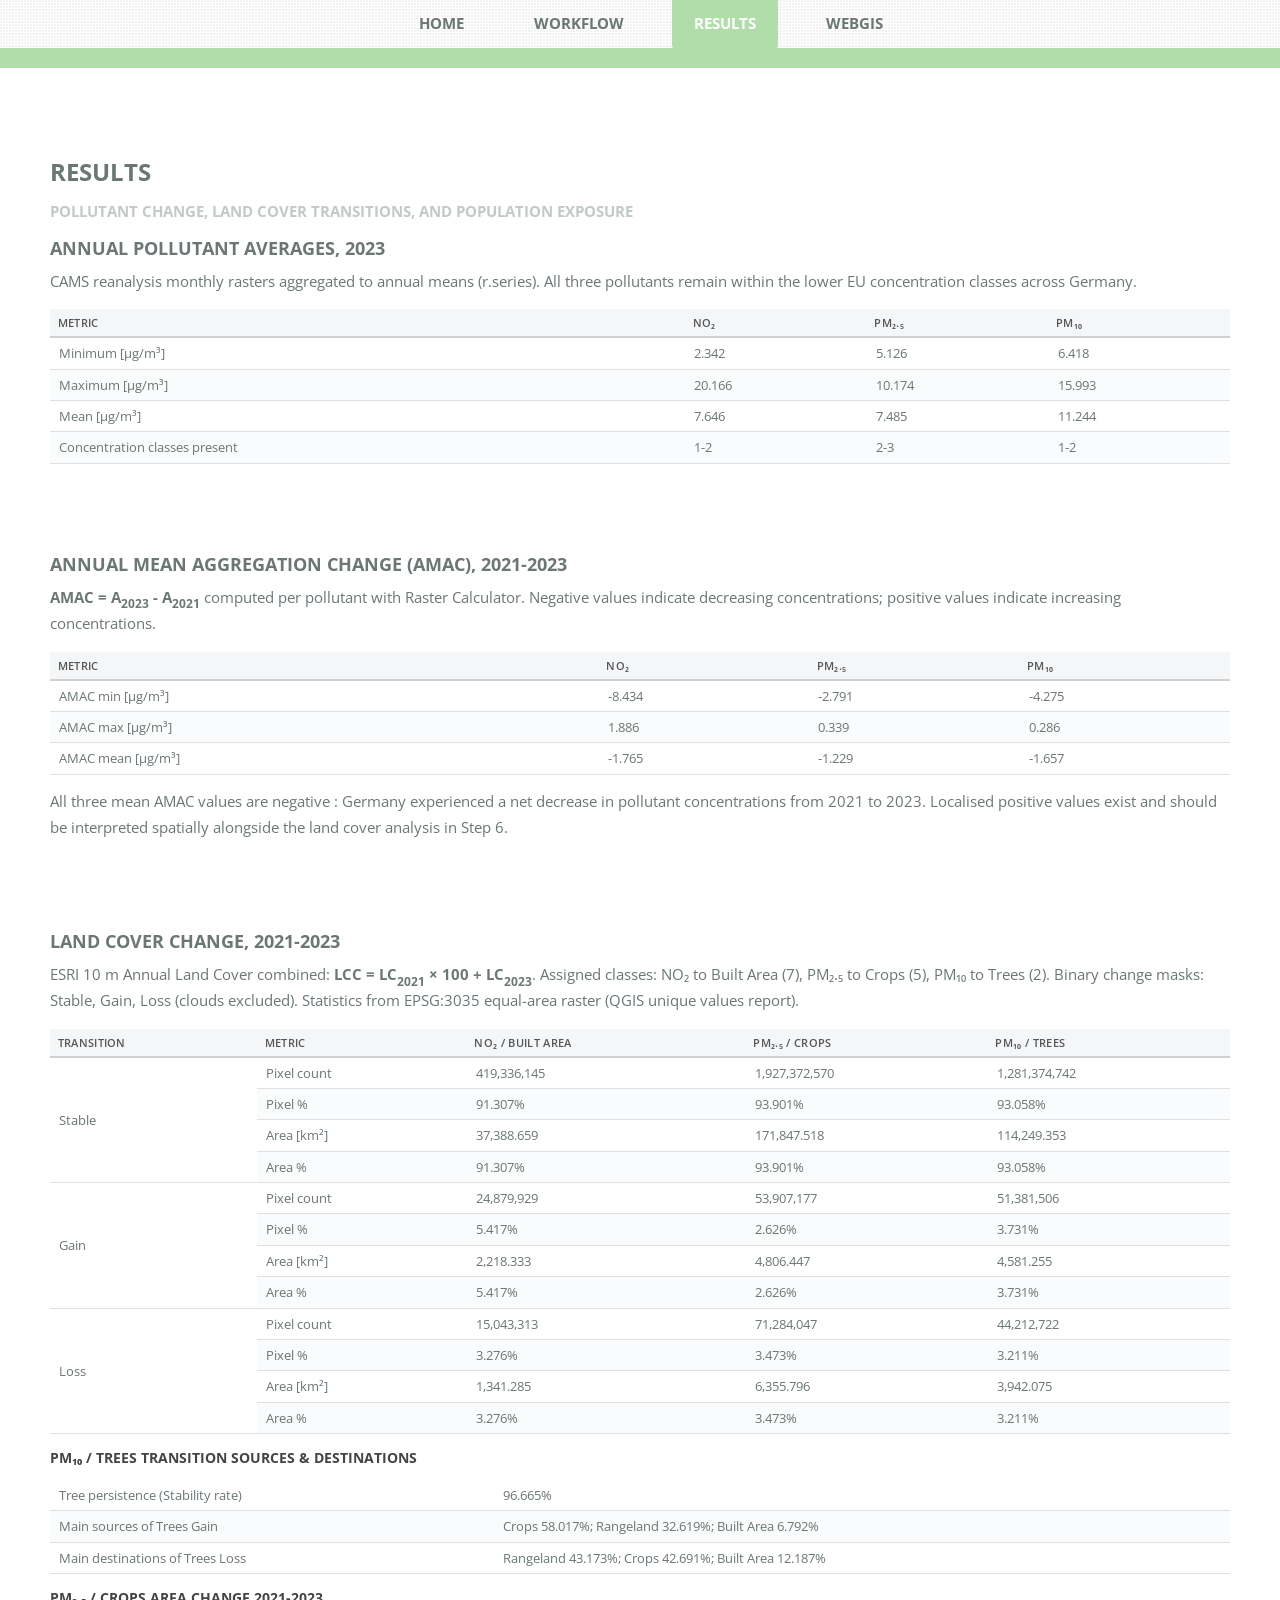
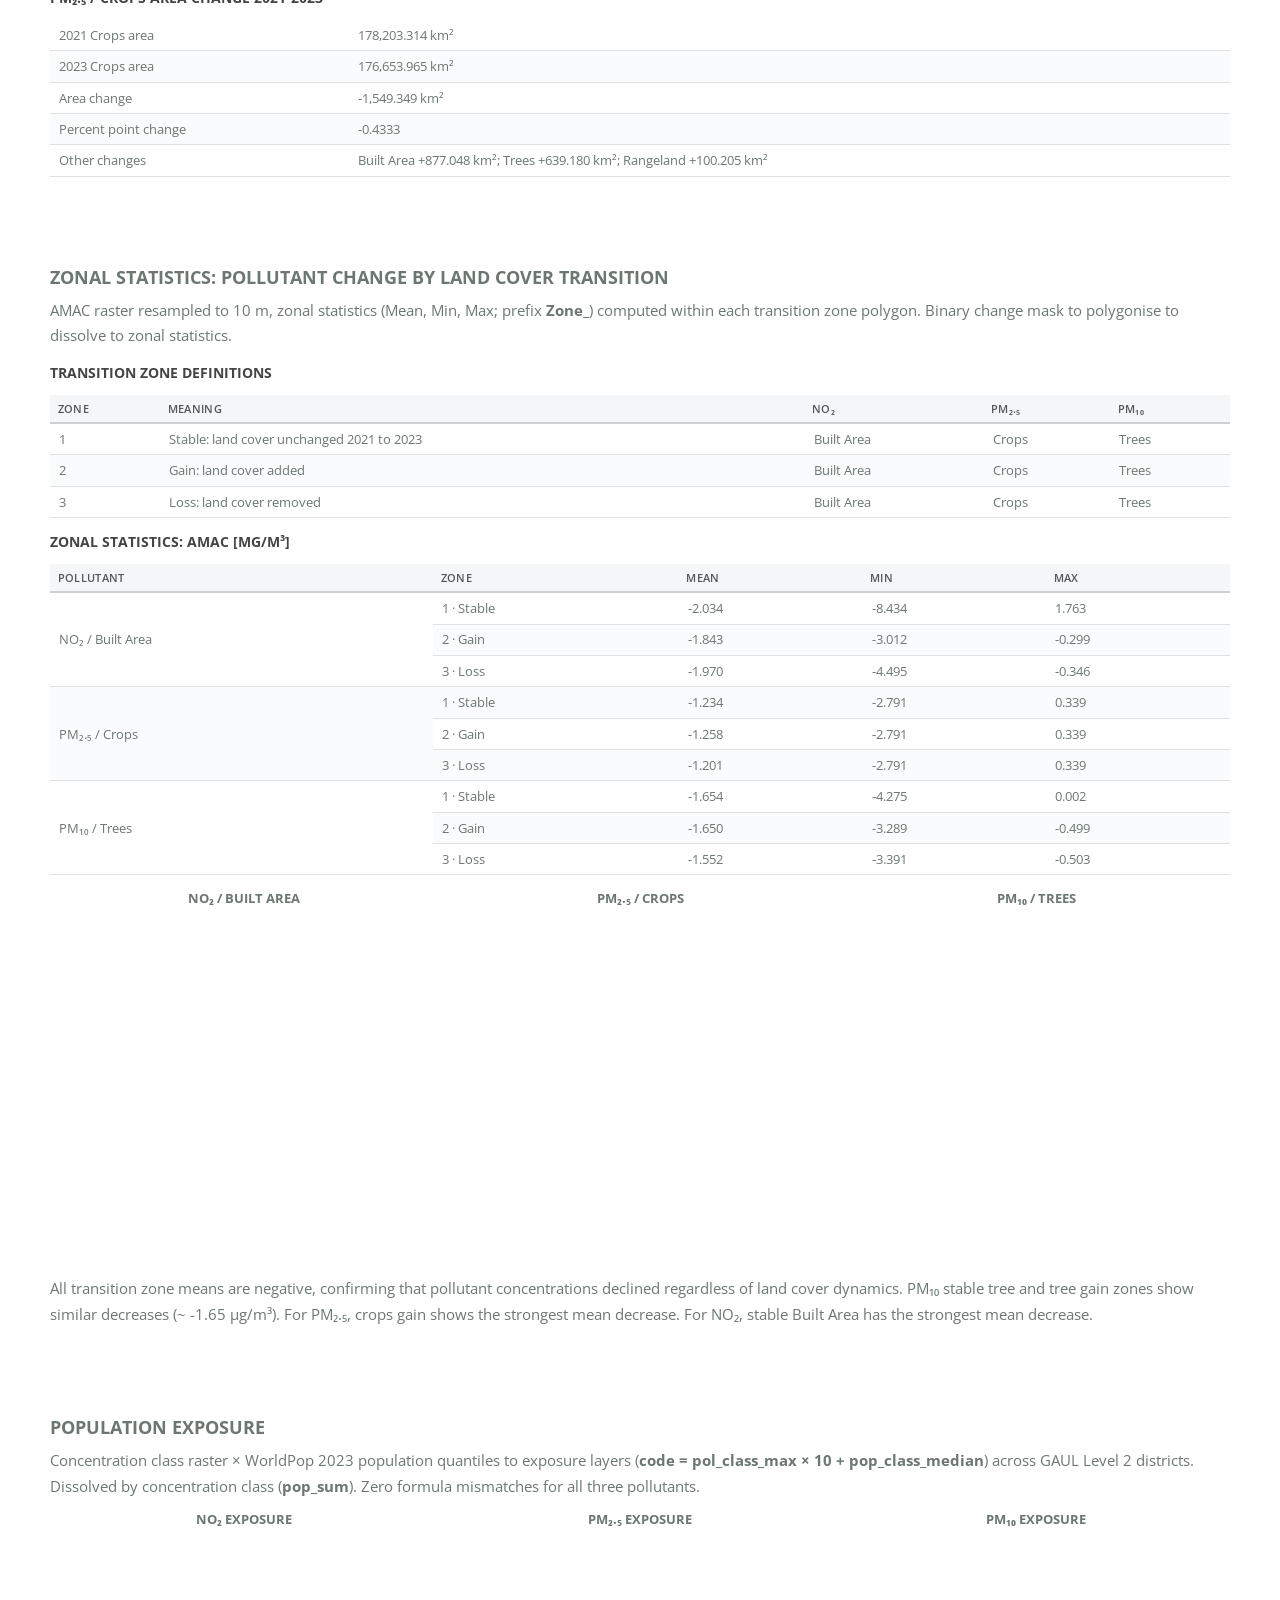
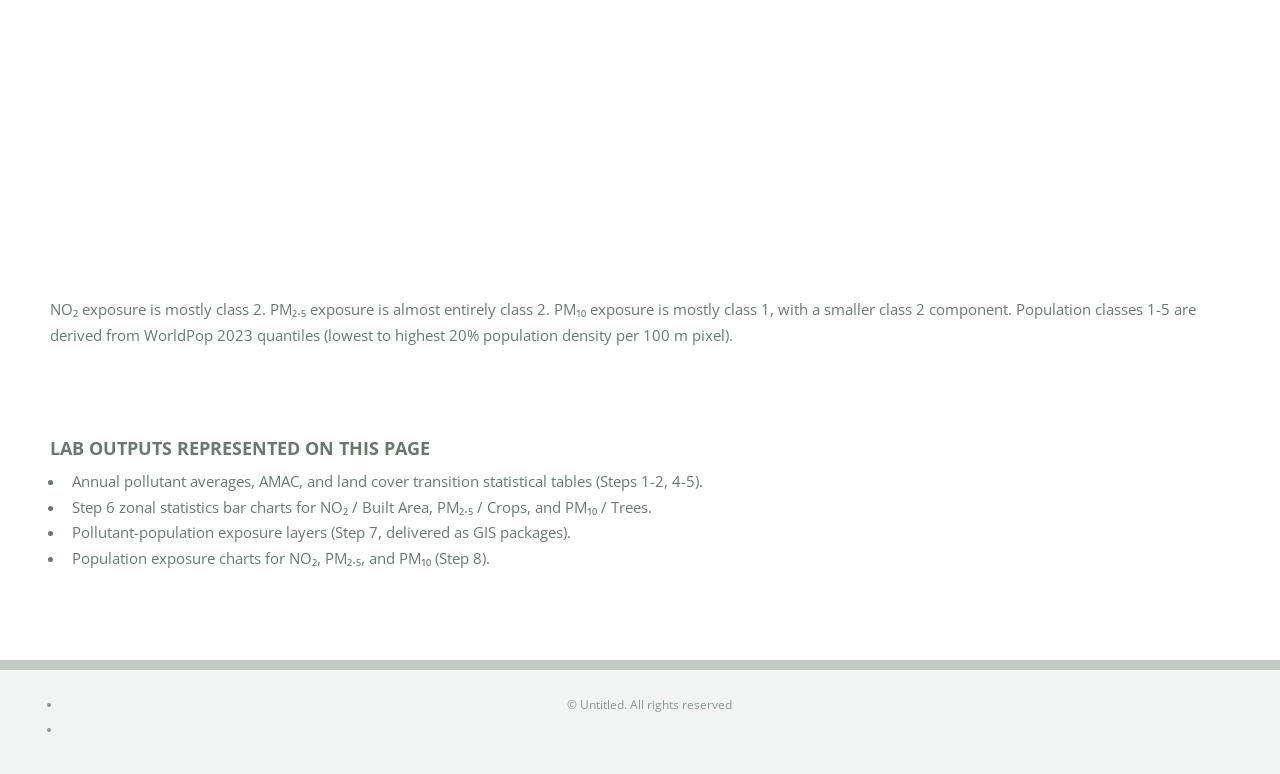
==== commit 13e15ae3: "polish result" ====
--- a/Results.html
+++ b/Results.html
@@ -33,22 +33,16 @@
 
 								<header>
 									<h2>Results</h2>
-									<p>Pollutant change, land-cover transitions, and population exposure</p>
+									<p>Pollutant change, land cover transitions, and population exposure</p>
 								</header>
 
 								<section>
 									<p>
-																			<section>
-										<p>
-											All input layers were reprojected to WGS84 (EPSG:4326) and clipped to Germany. The processing follows the eight-step GIS pipeline defined in Labs 2–4: monthly and annual pollutant maps (Steps 1–2), EU threshold concentration classification (Step 3), Annual Mean Aggregation Change 2021–2023 (Step 4), Land Cover Change detection with binary change masks (Step 5), zonal statistics correlating pollutant change with land-cover transitions (Step 6), pollutant-population exposure mapping (Step 7), and dissolved chart layers for exposure summaries (Step 8).
-										</p>
-									</section>
-
-									<!-- ===== Steps 1–2: Pollutant Data ===== -->
-									<section>
-										<h3>Steps 1–2: Pollutant Annual Averages, 2023</h3>
-										<p>
-											Monthly CAMS reanalysis rasters were aggregated to annual means for NO₂, PM₂.₅, and PM₁₀ using <em>r.series</em>. The table below summarises the valid-pixel statistics across Germany.
+																			<!-- ===== Annual Averages ===== -->
+									<section>
+										<h3>Annual Pollutant Averages, 2023</h3>
+										<p>
+											CAMS reanalysis monthly rasters aggregated to annual means (r.series). All three pollutants remain within the lower EU concentration classes across Germany.
 										</p>
 										<div class="table-group">
 											<table>
@@ -57,40 +51,17 @@
 												<tr><td>Minimum [µg/m³]</td><td>2.342</td><td>5.126</td><td>6.418</td></tr>
 												<tr><td>Maximum [µg/m³]</td><td>20.166</td><td>10.174</td><td>15.993</td></tr>
 												<tr><td>Mean [µg/m³]</td><td>7.646</td><td>7.485</td><td>11.244</td></tr>
-												<tr><td>Concentration classes present</td><td>1–2</td><td>2–3</td><td>1–2</td></tr>
-												</tbody>
-											</table>
-										</div>
-									</section>
-
-									<!-- ===== Step 3: Concentration Classes ===== -->
-									<section>
-										<h3>Step 3: EU Concentration Classification</h3>
-										<p>
-											Annual average rasters were reclassified into five concentration levels according to the EU lab thresholds (Processing Toolbox → Reclassify by table). The thresholds differ by pollutant because each has distinct health guideline values: NO₂ 40 µg/m³, PM₂.₅ 25 µg/m³, PM₁₀ 40 µg/m³ annual limit.
-										</p>
-										<div class="table-group">
-											<table>
-												<thead><tr><th>Class</th><th>NO₂ [µg/m³]</th><th>PM₂.₅ [µg/m³]</th><th>PM₁₀ [µg/m³]</th></tr></thead>
-												<tbody>
-												<tr><td>1</td><td>≤ 10</td><td>≤ 5</td><td>≤ 15</td></tr>
-												<tr><td>2</td><td>&gt; 10 – ≤ 25</td><td>&gt; 5 – ≤ 10</td><td>&gt; 15 – ≤ 31</td></tr>
-												<tr><td>3</td><td>&gt; 25 – ≤ 40</td><td>&gt; 10 – ≤ 20</td><td>&gt; 30 – ≤ 40</td></tr>
-												<tr><td>4</td><td>&gt; 40 – ≤ 50</td><td>&gt; 20 – ≤ 25</td><td>&gt; 40 – ≤ 50</td></tr>
-												<tr><td>5</td><td>&gt; 50</td><td>&gt; 25</td><td>&gt; 50</td></tr>
-												</tbody>
-											</table>
-										</div>
-										<p>
-											Germany falls within the lower concentration classes: NO₂ and PM₁₀ contain classes 1–2; PM₂.₅ contains classes 2–3 (class 3 appears in only 2 valid raster pixels).
-										</p>
-									</section>
-
-									<!-- ===== Step 4: AMAC ===== -->
-									<section>
-										<h3>Step 4: Annual Mean Aggregation Change (AMAC), 2021–2023</h3>
-										<p>
-											The bi-temporal difference <strong>AMAC = A<sub>2023</sub> − A<sub>2021</sub></strong> was computed per pollutant using the Raster Calculator. This step quantifies the independent spatial evolution of air pollutants before integrating land-cover variables. Negative values (blue in the QML style) indicate improving air quality; positive values (red) indicate deteriorating conditions. This atmospheric change layer is cross-referenced with land-cover dynamics in Step 6.
+												<tr><td>Concentration classes present</td><td>1-2</td><td>2-3</td><td>1-2</td></tr>
+												</tbody>
+											</table>
+										</div>
+									</section>
+
+									<!-- ===== AMAC ===== -->
+									<section>
+										<h3>Annual Mean Aggregation Change (AMAC), 2021-2023</h3>
+										<p>
+											<strong>AMAC = A<sub>2023</sub> - A<sub>2021</sub></strong> computed per pollutant with Raster Calculator. Negative values indicate decreasing concentrations; positive values indicate increasing concentrations.
 										</p>
 										<div class="table-group">
 											<table>
@@ -103,15 +74,15 @@
 											</table>
 										</div>
 										<p>
-											All three mean AMAC values are negative — Germany experienced a net decrease in pollutant concentrations from 2021 to 2023. Localised positive values exist and should be interpreted spatially alongside the land-cover analysis in Step 6.
+											All three mean AMAC values are negative : Germany experienced a net decrease in pollutant concentrations from 2021 to 2023. Localised positive values exist and should be interpreted spatially alongside the land cover analysis in Step 6.
 										</p>
 									</section>
 
 									<!-- ===== Step 5: Land Cover Change ===== -->
 									<section>
-										<h3>Step 5: Land Cover Change Detection, 2021–2023</h3>
-										<p>
-											The ESRI 10 m Annual Land Cover rasters for 2021 and 2023 were combined using <strong>LCC = LC<sub>2021</sub> × 100 + LC<sub>2023</sub></strong>. Each student was assigned a land-cover class linked to their pollutant: NO₂ → Built Area (code 7), PM₂.₅ → Crops (code 5), PM₁₀ → Trees (code 2). Binary change masks classify each pixel as Stable (unchanged), Gain (newly added), or Loss (removed), excluding cloud-related transitions (code 10). Statistics were computed from the EPSG:3035 equal-area raster using the QGIS Raster layer unique values report. Pixel percent and area percent are computed within the Stable + Gain + Loss denominator for each assigned class.
+										<h3>Land Cover Change, 2021-2023</h3>
+										<p>
+											ESRI 10 m Annual Land Cover combined: <strong>LCC = LC<sub>2021</sub> × 100 + LC<sub>2023</sub></strong>. Assigned classes: NO₂ to Built Area (7), PM₂.₅ to Crops (5), PM₁₀ to Trees (2). Binary change masks: Stable, Gain, Loss (clouds excluded). Statistics from EPSG:3035 equal-area raster (QGIS unique values report).
 										</p>
 										<div class="table-group">
 											<table>
@@ -133,7 +104,7 @@
 											</table>
 										</div>
 										<div class="table-group">
-											<h4>PM₁₀ / Trees — Transition Sources & Destinations</h4>
+											<h4>PM₁₀ / Trees Transition Sources & Destinations</h4>
 											<table>
 												<tbody>
 												<tr><th>Tree persistence (Stability rate)</th><td>96.665%</td></tr>
@@ -143,13 +114,13 @@
 											</table>
 										</div>
 										<div class="table-group">
-											<h4>PM₂.₅ / Crops — Area Change 2021–2023</h4>
+											<h4>PM₂.₅ / Crops Area Change 2021-2023</h4>
 											<table>
 												<tbody>
 												<tr><th>2021 Crops area</th><td>178,203.314 km²</td></tr>
 												<tr><th>2023 Crops area</th><td>176,653.965 km²</td></tr>
-												<tr><th>Area change</th><td>−1,549.349 km²</td></tr>
-												<tr><th>Percent point change</th><td>−0.4333</td></tr>
+												<tr><th>Area change</th><td>-1,549.349 km²</td></tr>
+												<tr><th>Percent point change</th><td>-0.4333</td></tr>
 												<tr><th>Other changes</th><td>Built Area +877.048 km²; Trees +639.180 km²; Rangeland +100.205 km²</td></tr>
 												</tbody>
 											</table>
@@ -158,23 +129,23 @@
 
 									<!-- ===== Step 6: Zonal Statistics ===== -->
 									<section>
-										<h3>Step 6: Zonal Statistics — Pollutant Change by Land-Cover Transition</h3>
-										<p>
-											To correlate atmospheric change with land-surface dynamics, the AMAC raster was resampled to match the ESRI 10 m resolution and zonal statistics (Mean, Minimum, Maximum; prefix <strong>Zone_</strong>) were computed within each transition zone polygon. The binary change mask was polygonised, dissolved, and used as the input vector layer. The zonal statistics layers and bar charts below quantify how pollutant concentrations changed inside Stable, Gain, and Loss areas for each assigned land-cover class.
+										<h3>Zonal Statistics: Pollutant Change by Land Cover Transition</h3>
+										<p>
+											AMAC raster resampled to 10 m, zonal statistics (Mean, Min, Max; prefix <strong>Zone_</strong>) computed within each transition zone polygon. Binary change mask to polygonise to dissolve to zonal statistics.
 										</p>
 										<div class="table-group">
 											<h4>Transition Zone Definitions</h4>
 											<table>
 												<thead><tr><th>Zone</th><th>Meaning</th><th>NO₂</th><th>PM₂.₅</th><th>PM₁₀</th></tr></thead>
 												<tbody>
-												<tr><td>1</td><td>Stable — land cover unchanged 2021→2023</td><td>Built Area</td><td>Crops</td><td>Trees</td></tr>
-												<tr><td>2</td><td>Gain — land cover added</td><td>Built Area</td><td>Crops</td><td>Trees</td></tr>
-												<tr><td>3</td><td>Loss — land cover removed</td><td>Built Area</td><td>Crops</td><td>Trees</td></tr>
-												</tbody>
-											</table>
-										</div>
-										<div class="table-group">
-											<h4>Zonal Statistics — AMAC [µg/m³]</h4>
+												<tr><td>1</td><td>Stable: land cover unchanged 2021 to 2023</td><td>Built Area</td><td>Crops</td><td>Trees</td></tr>
+												<tr><td>2</td><td>Gain: land cover added</td><td>Built Area</td><td>Crops</td><td>Trees</td></tr>
+												<tr><td>3</td><td>Loss: land cover removed</td><td>Built Area</td><td>Crops</td><td>Trees</td></tr>
+												</tbody>
+											</table>
+										</div>
+										<div class="table-group">
+											<h4>Zonal Statistics: AMAC [µg/m³]</h4>
 											<table>
 												<thead><tr><th>Pollutant</th><th>Zone</th><th>Mean</th><th>Min</th><th>Max</th></tr></thead>
 												<tbody>
@@ -205,15 +176,15 @@
 											</div>
 										</div>
 										<p>
-											All transition-zone means are negative, confirming that pollutant concentrations declined regardless of land-cover dynamics. PM₁₀ stable tree and tree gain zones show similar decreases (~ −1.65 µg/m³). For PM₂.₅, crops gain shows the strongest mean decrease. For NO₂, stable Built Area has the strongest mean decrease.
-										</p>
-									</section>
-
-									<!-- ===== Steps 7–8: Population Exposure ===== -->
-									<section>
-										<h3>Steps 7–8: Population Exposure</h3>
-										<p>
-											Step 7 combined the concentration class raster (Step 3) with WorldPop 2023 population quintile classes to create pollutant-population exposure layers (<strong>code = pol_class_max × 10 + pop_class_median</strong>). Each of the GAUL Level 2 districts received an exposure code. Step 8 dissolved these by <strong>pol_class_max</strong>, summing population counts (<strong>pop_sum</strong>) per concentration class. The formula check returned zero mismatches for all three pollutants. The charts below show the population share exposed to each concentration level.
+											All transition zone means are negative, confirming that pollutant concentrations declined regardless of land cover dynamics. PM₁₀ stable tree and tree gain zones show similar decreases (~ -1.65 µg/m³). For PM₂.₅, crops gain shows the strongest mean decrease. For NO₂, stable Built Area has the strongest mean decrease.
+										</p>
+									</section>
+
+									<!-- ===== Steps 7-8: Population Exposure ===== -->
+									<section>
+										<h3>Population Exposure</h3>
+										<p>
+											Concentration class raster × WorldPop 2023 population quantiles to exposure layers (<strong>code = pol_class_max × 10 + pop_class_median</strong>) across GAUL Level 2 districts. Dissolved by concentration class (<strong>pop_sum</strong>). Zero formula mismatches for all three pollutants.
 										</p>
 										<div class="chart-row">
 											<div class="plotly-chart">
@@ -230,7 +201,7 @@
 											</div>
 										</div>
 										<p>
-											NO₂ exposure is mostly class 2. PM₂.₅ exposure is almost entirely class 2. PM₁₀ exposure is mostly class 1, with a smaller class 2 component. Population classes 1–5 are derived from WorldPop 2023 quintiles (lowest to highest 20% population density per 100 m pixel).
+											NO₂ exposure is mostly class 2. PM₂.₅ exposure is almost entirely class 2. PM₁₀ exposure is mostly class 1, with a smaller class 2 component. Population classes 1-5 are derived from WorldPop 2023 quantiles (lowest to highest 20% population density per 100 m pixel).
 										</p>
 									</section>
 
@@ -238,10 +209,10 @@
 								<section>
 									<h3>Lab Outputs Represented on This Page</h3>
 									<ul>
-										<li>Step 3–5 concentration, AMAC, and land-cover transition raster outputs (delivered as GIS packages).</li>
+										<li>Annual pollutant averages, AMAC, and land cover transition statistical tables (Steps 1-2, 4-5).</li>
 										<li>Step 6 zonal statistics bar charts for NO₂ / Built Area, PM₂.₅ / Crops, and PM₁₀ / Trees.</li>
-										<li>Step 7 pollutant-population exposure layers (delivered as GIS packages).</li>
-										<li>Step 8 population exposure pie/bar charts for NO₂, PM₂.₅, and PM₁₀.</li>
+										<li>Pollutant-population exposure layers (Step 7, delivered as GIS packages).</li>
+										<li>Population exposure charts for NO₂, PM₂.₅, and PM₁₀ (Step 8).</li>
 									</ul>
 								</section>
 
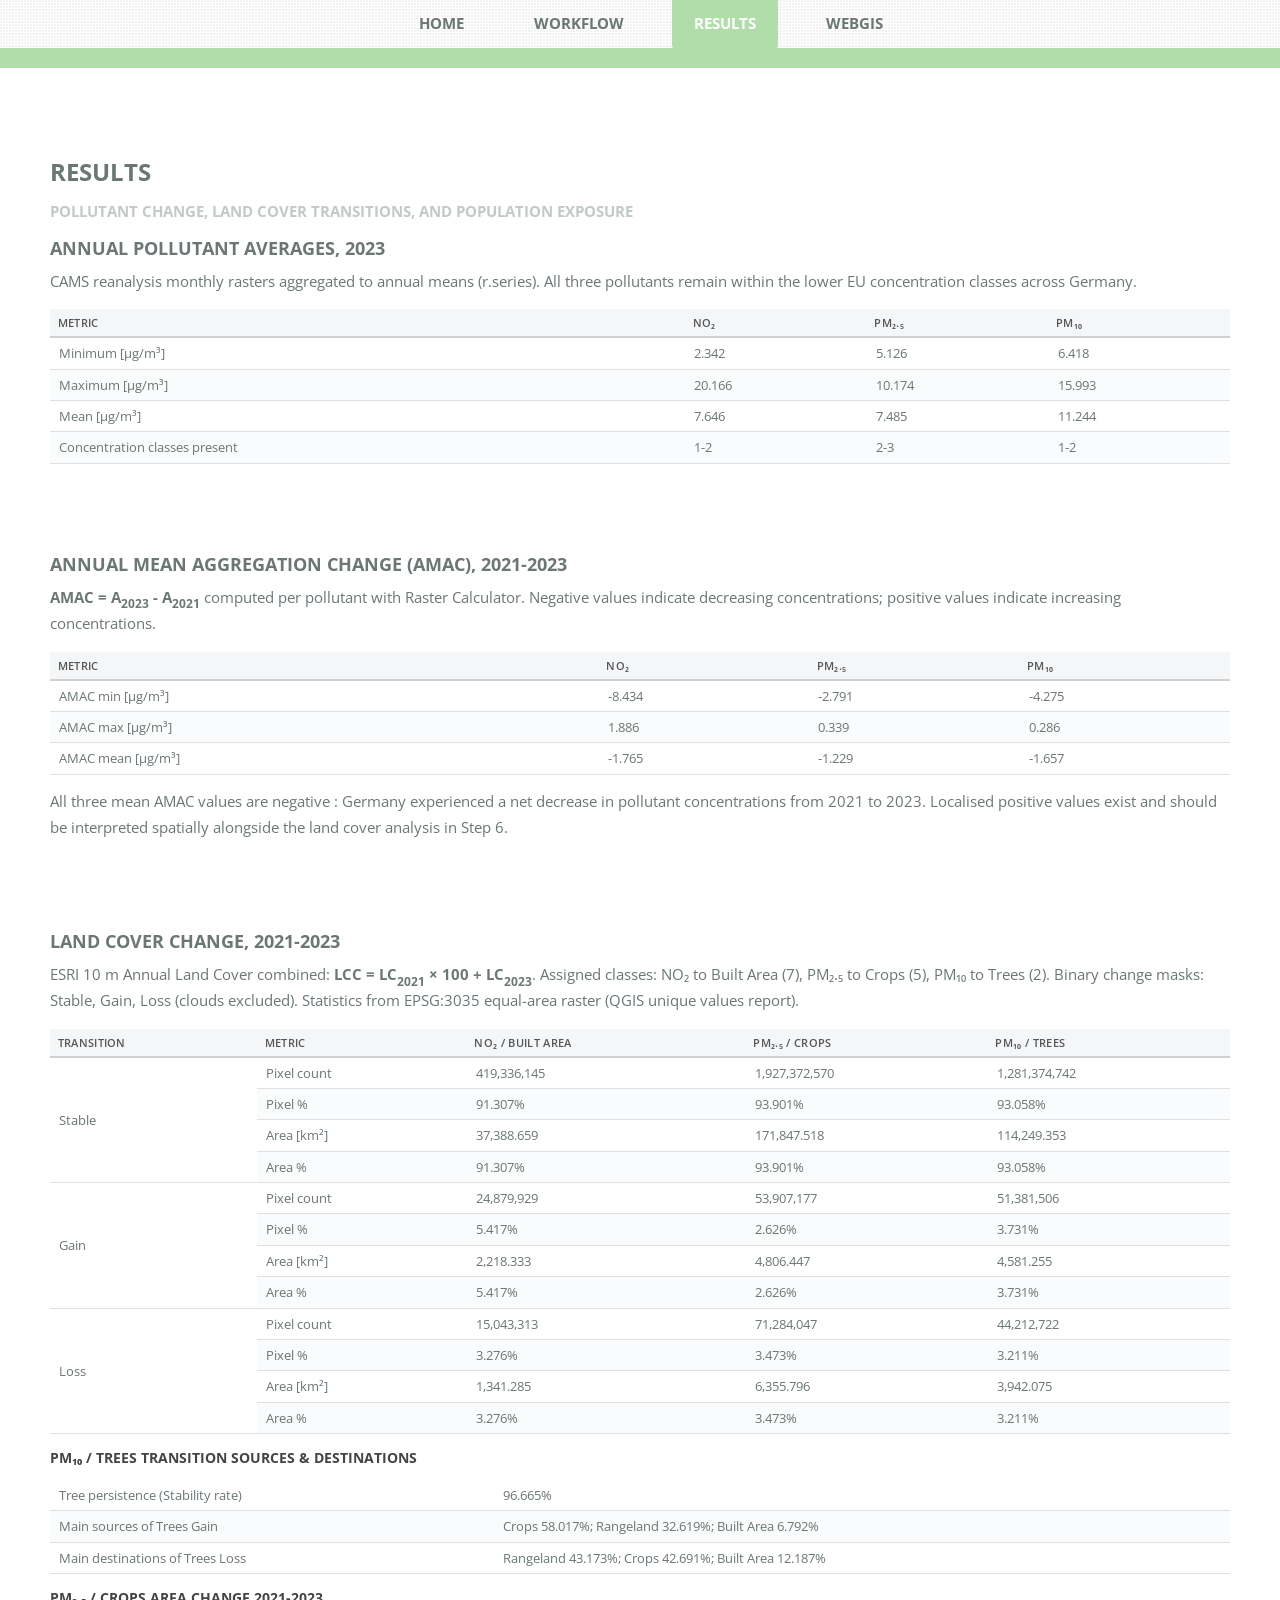
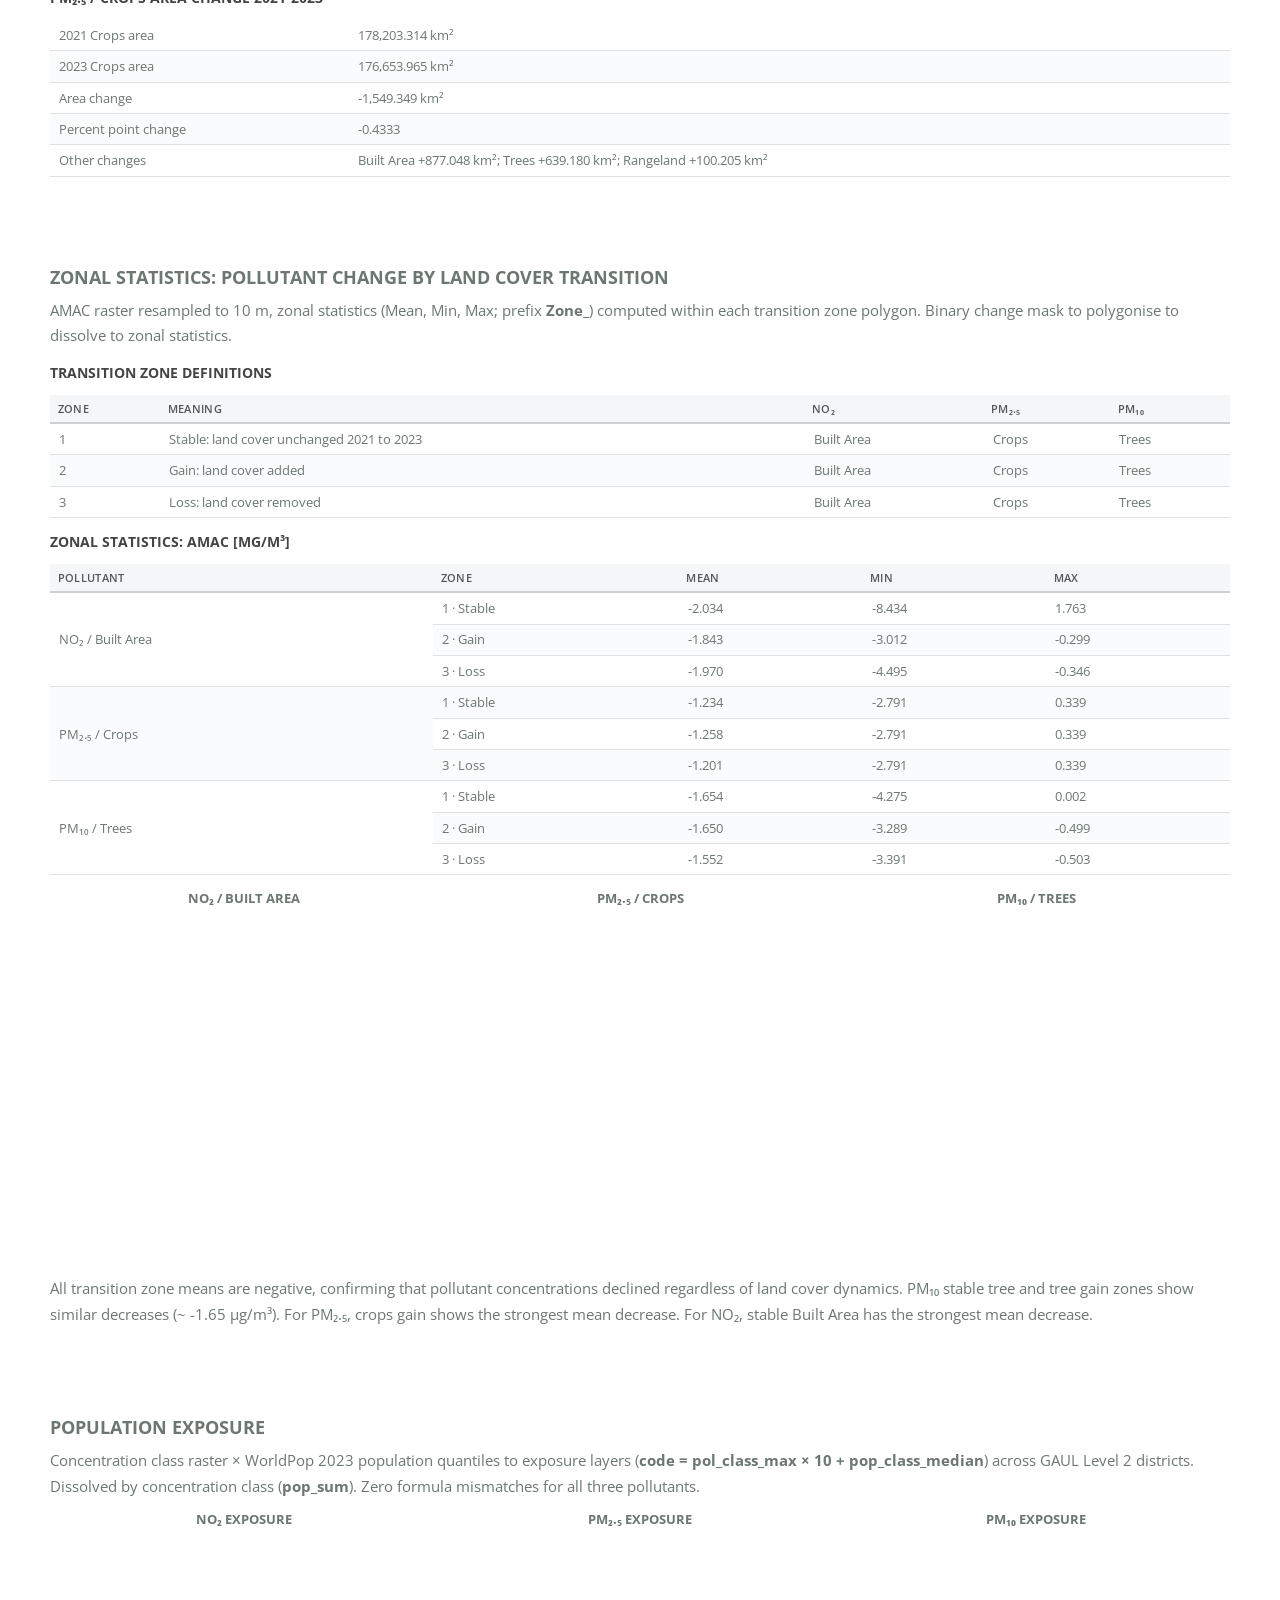
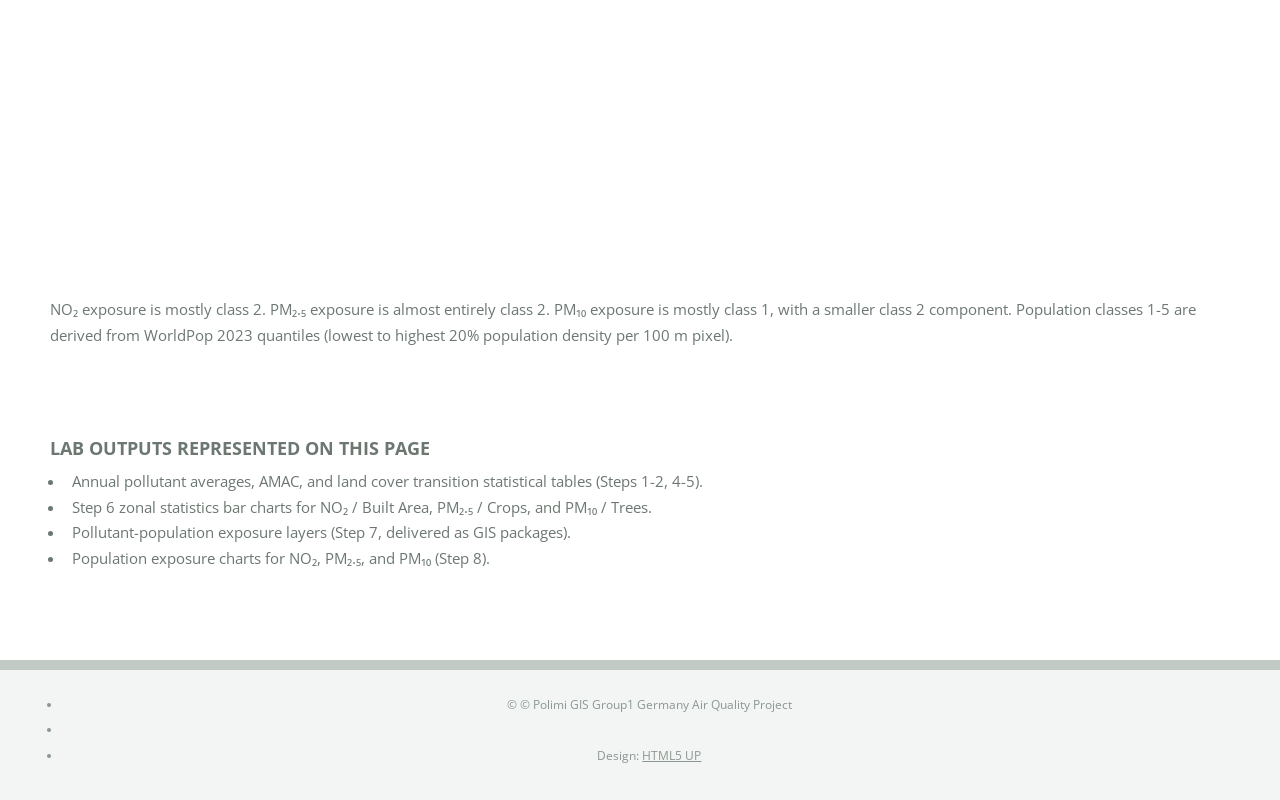
==== commit 6c28f5d7: "polish format" ====
--- a/Results.html
+++ b/Results.html
@@ -227,7 +227,8 @@
 				<div class="container">
 					<div id="copyright">
 						<ul>
-							<li>&copy; Untitled. All rights reserved</li><li> <a href="http://html5up.net"></a></li>
+							<li>&copy; &copy; Polimi GIS Group1 Germany Air Quality Project</li><li> 
+							<li>Design: <a href="http://html5up.net">HTML5 UP</a></li>
 						</ul>
 					</div>
 				</div>
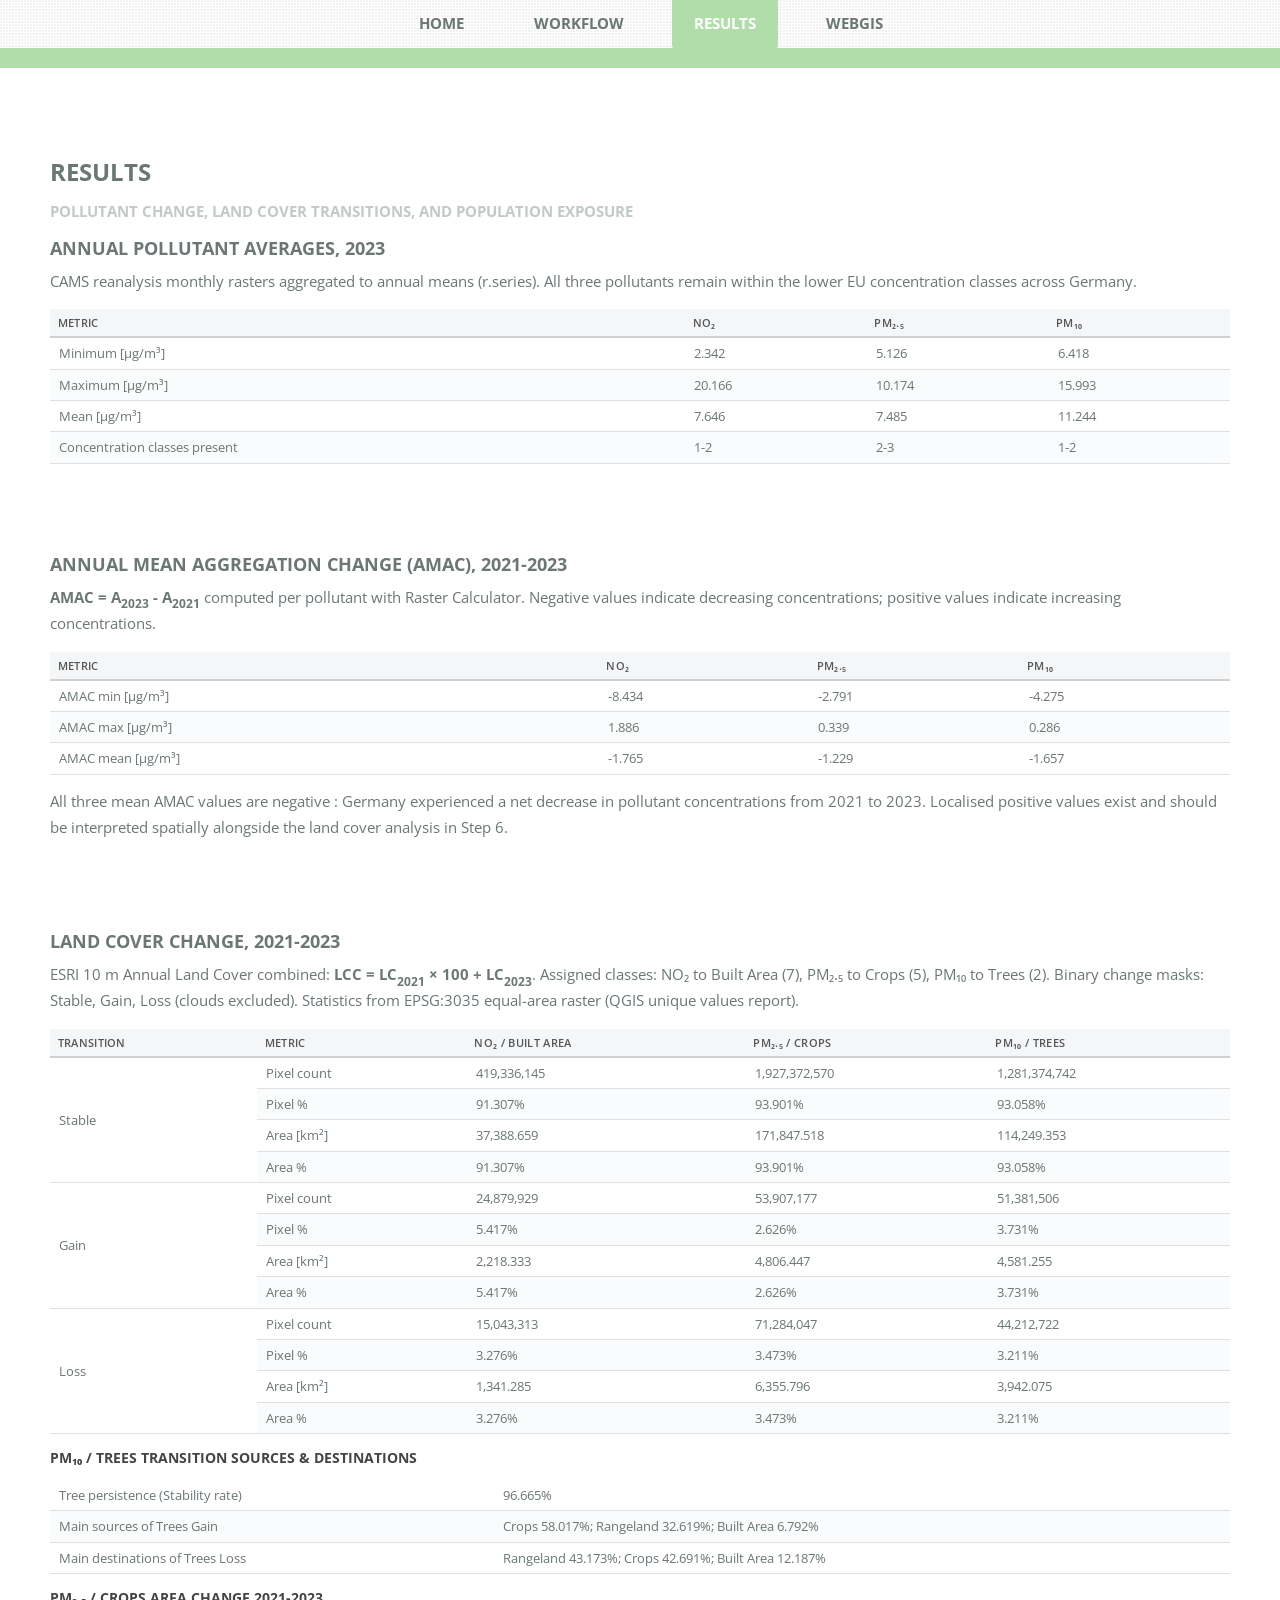
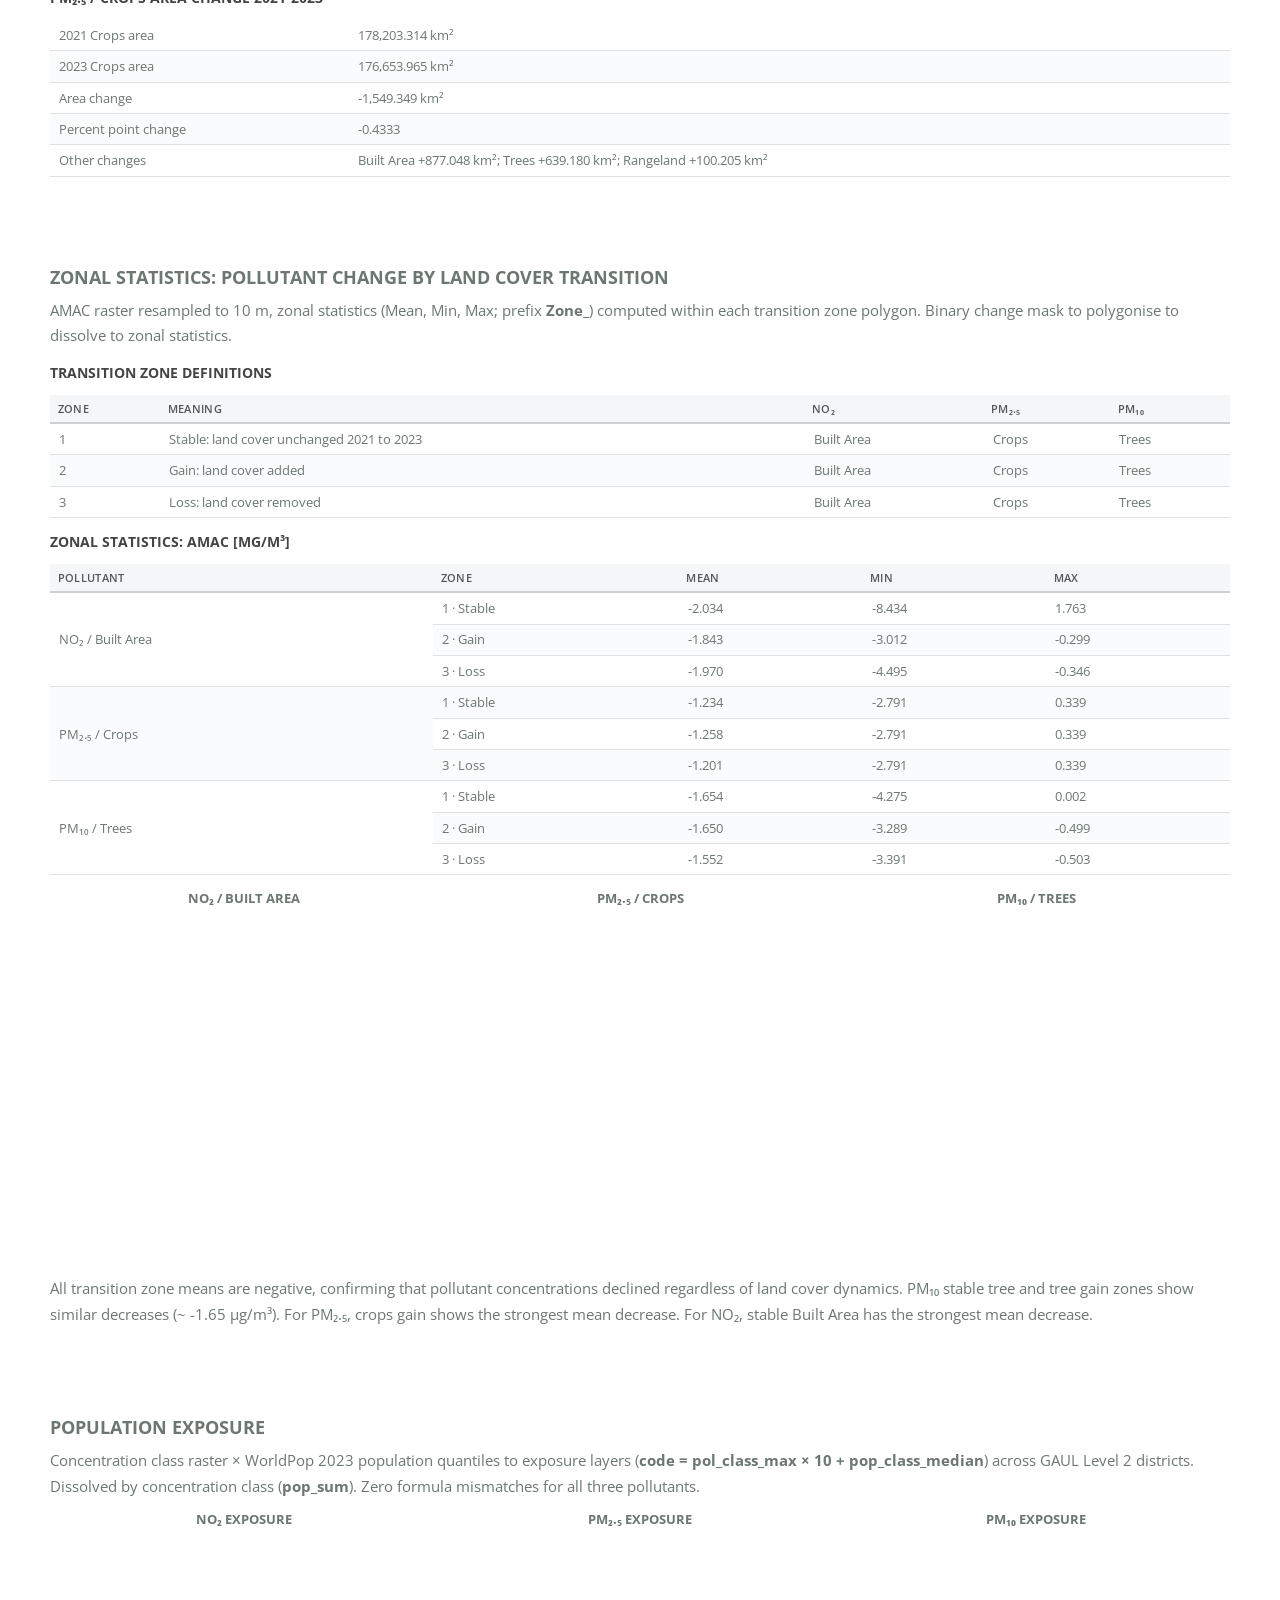
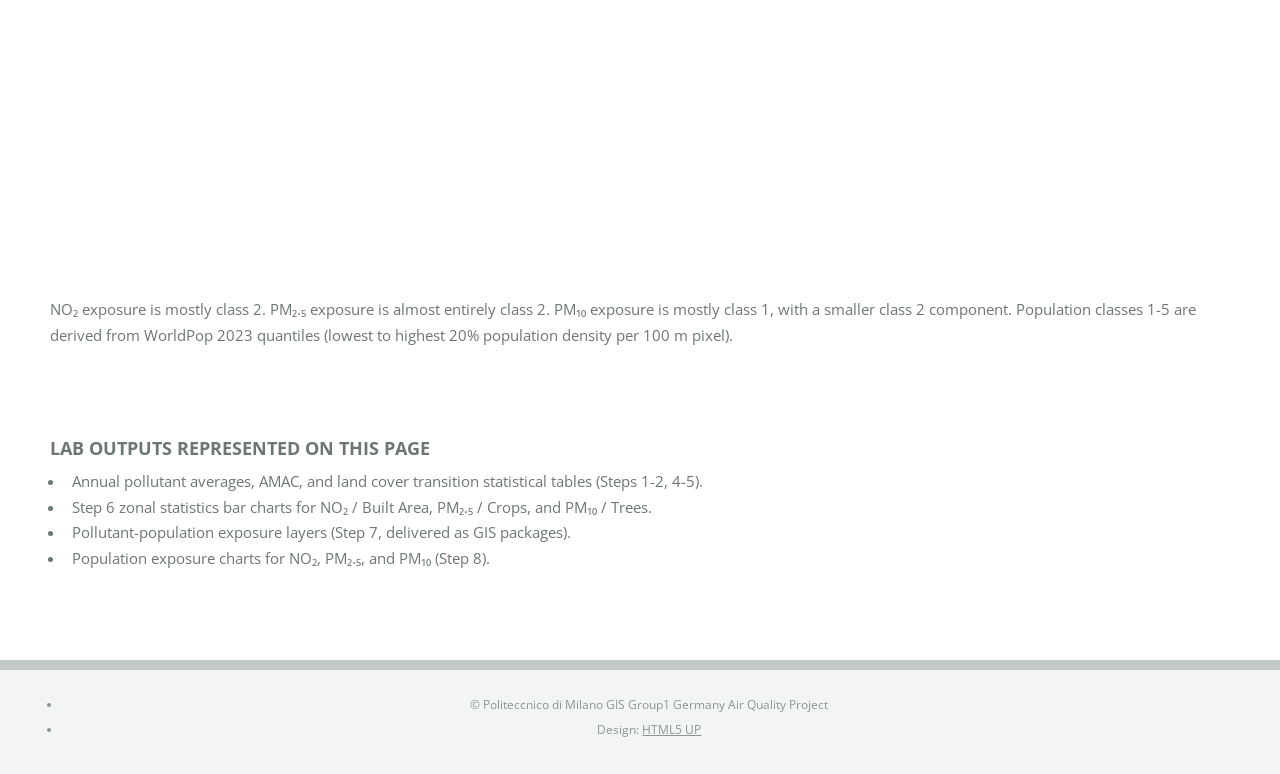
==== commit 98425a9b: "unified footer , and zoom to germany ,add index image ,change index map image" ====
--- a/Results.html
+++ b/Results.html
@@ -223,16 +223,16 @@
 				</div>
 			</section>
 
-			<footer id="footer">
-				<div class="container">
-					<div id="copyright">
-						<ul>
-							<li>&copy; &copy; Polimi GIS Group1 Germany Air Quality Project</li><li> 
-							<li>Design: <a href="http://html5up.net">HTML5 UP</a></li>
-						</ul>
-					</div>
-				</div>
-			</footer>
+      <footer id="footer">
+        <div class="container">
+          <div id="copyright">
+            <ul>
+              <li>&copy; Politeccnico di Milano GIS Group1 Germany Air Quality Project</li>
+              <li>Design: <a href="http://html5up.net">HTML5 UP</a></li>
+            </ul>
+          </div>
+        </div>
+      </footer>
 
 		</div>
 
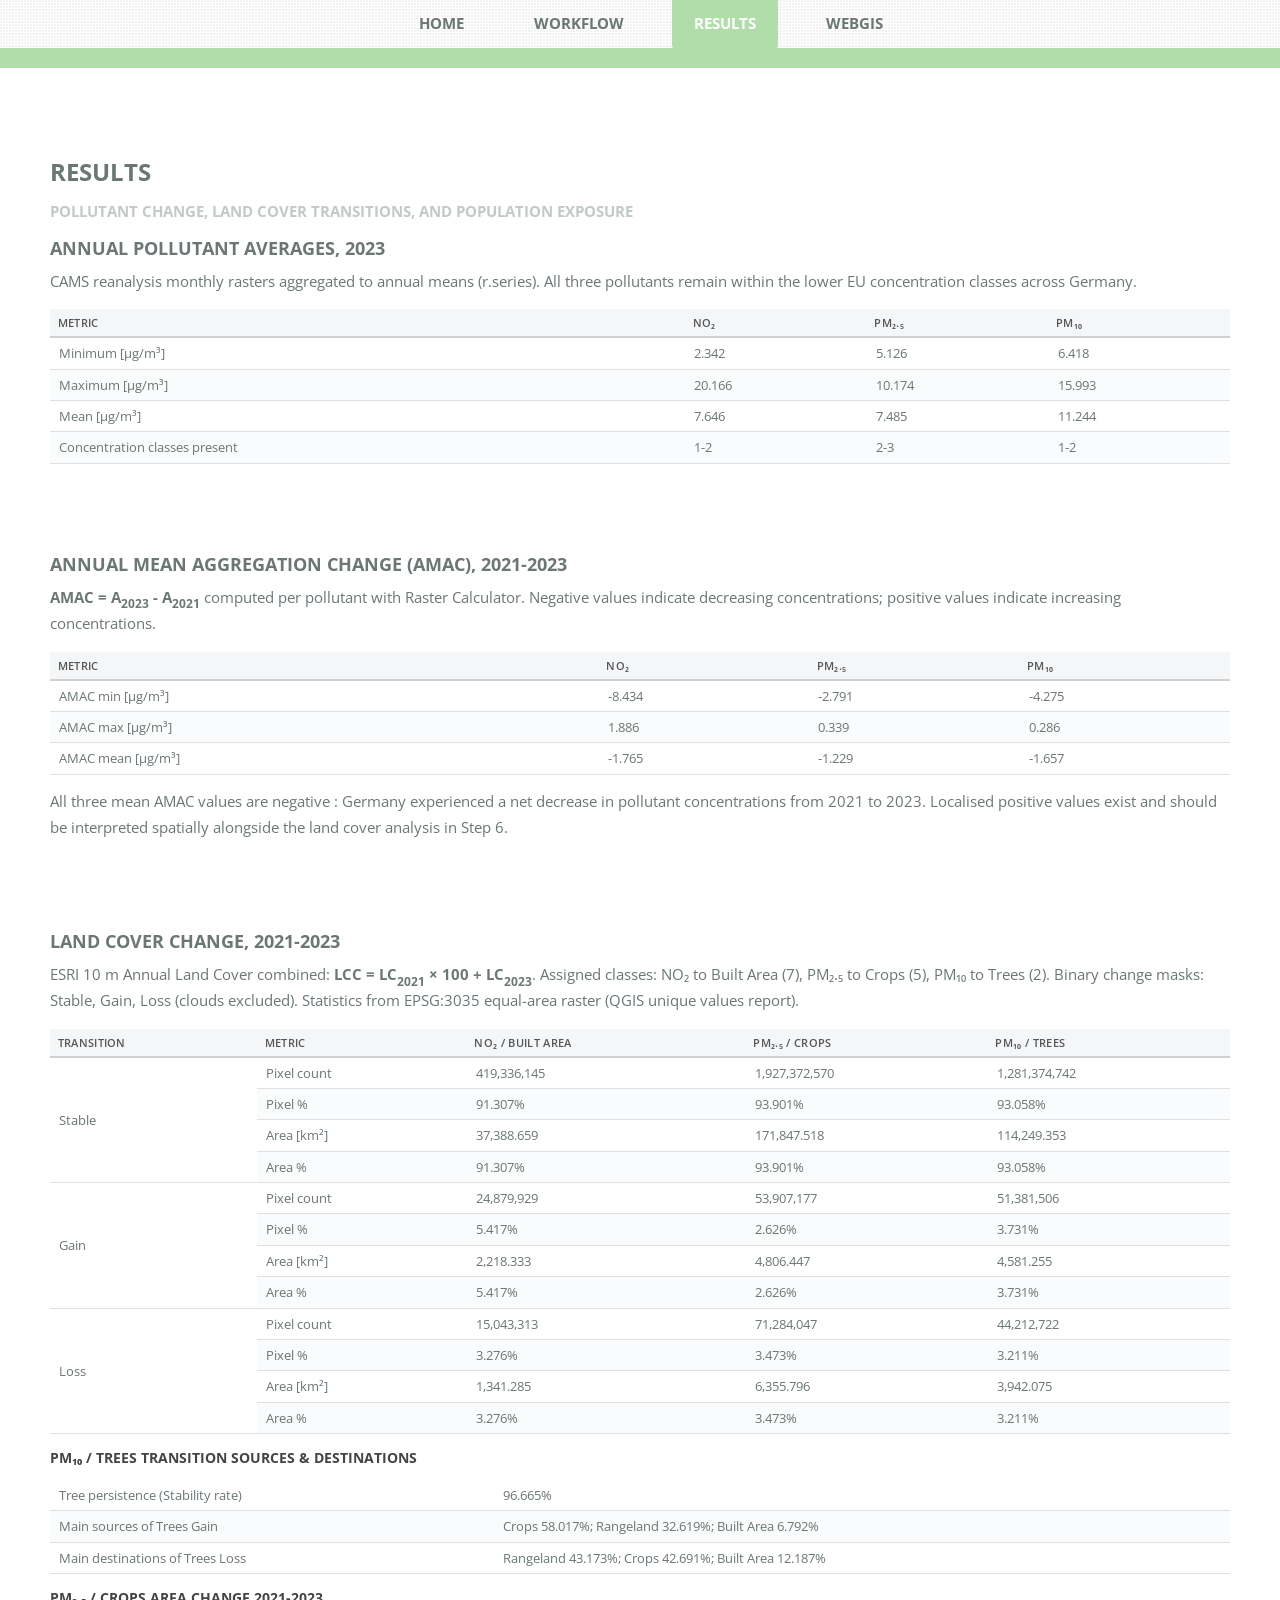
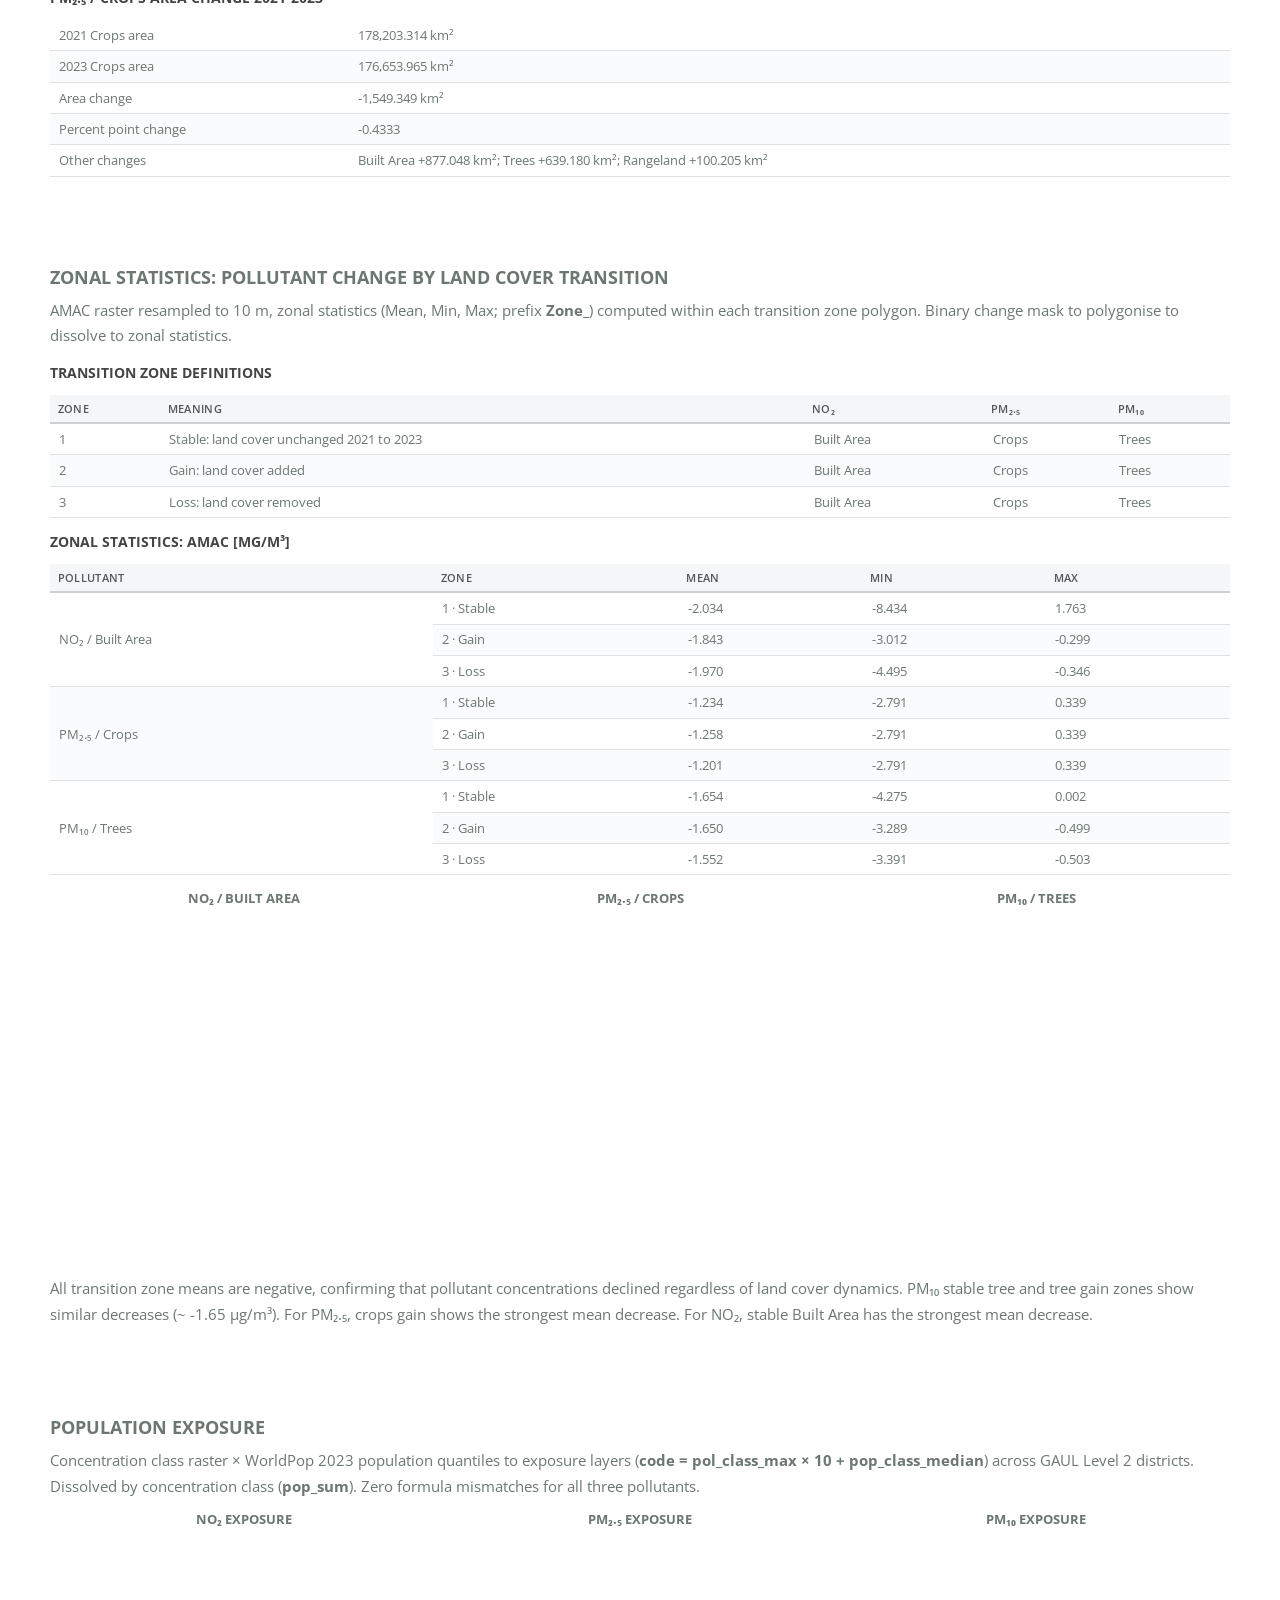
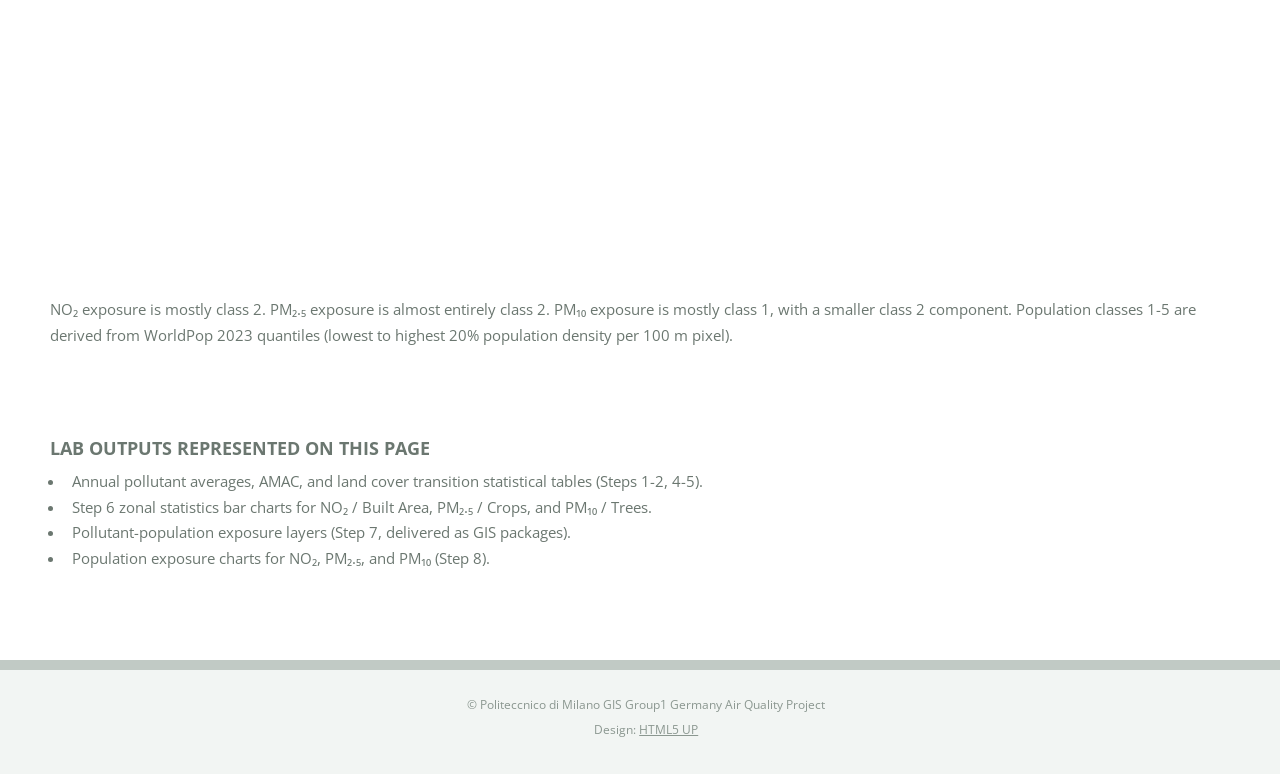
==== commit dbb4db71: "change footer" ====
--- a/Results.html
+++ b/Results.html
@@ -227,8 +227,8 @@
         <div class="container">
           <div id="copyright">
             <ul>
-              <li>&copy; Politeccnico di Milano GIS Group1 Germany Air Quality Project</li>
-              <li>Design: <a href="http://html5up.net">HTML5 UP</a></li>
+              <div>&copy; Politeccnico di Milano GIS Group1 Germany Air Quality Project</div>
+              <div>Design: <a href="http://html5up.net">HTML5 UP</a></div>
             </ul>
           </div>
         </div>
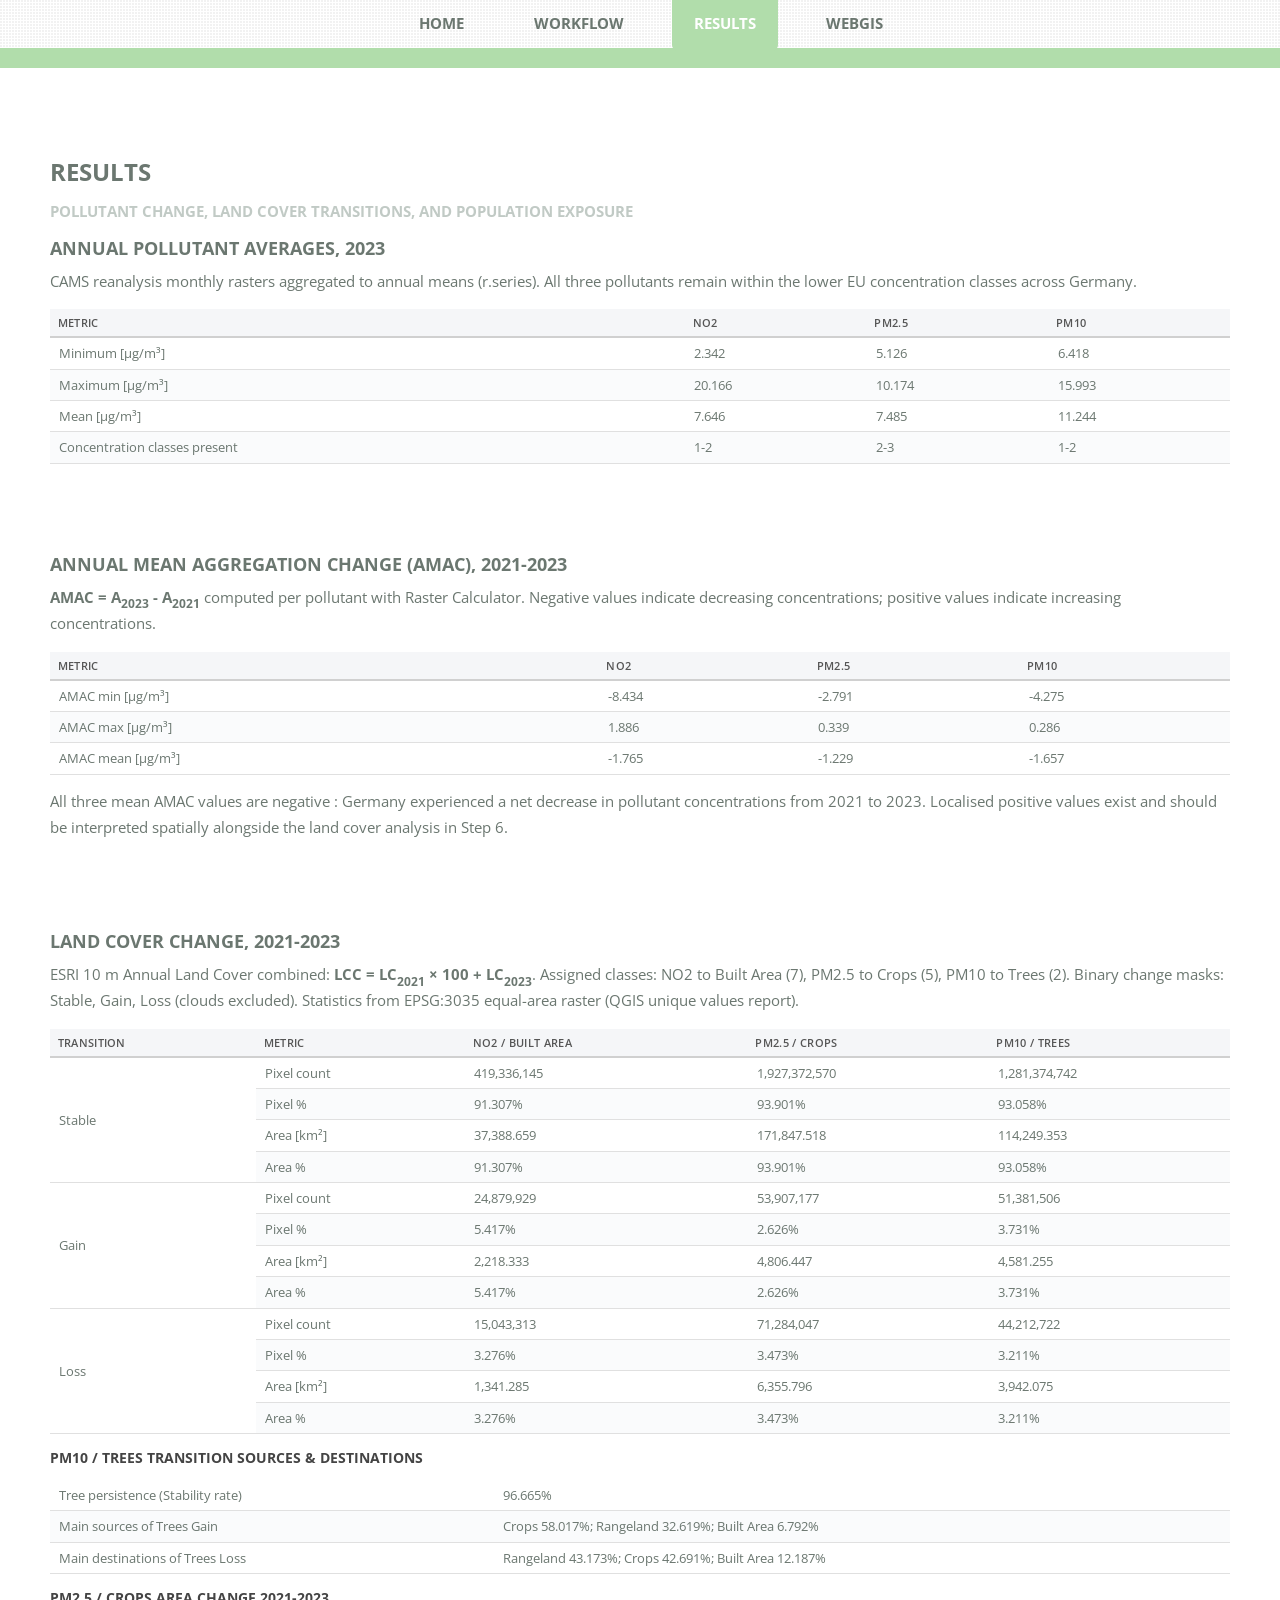
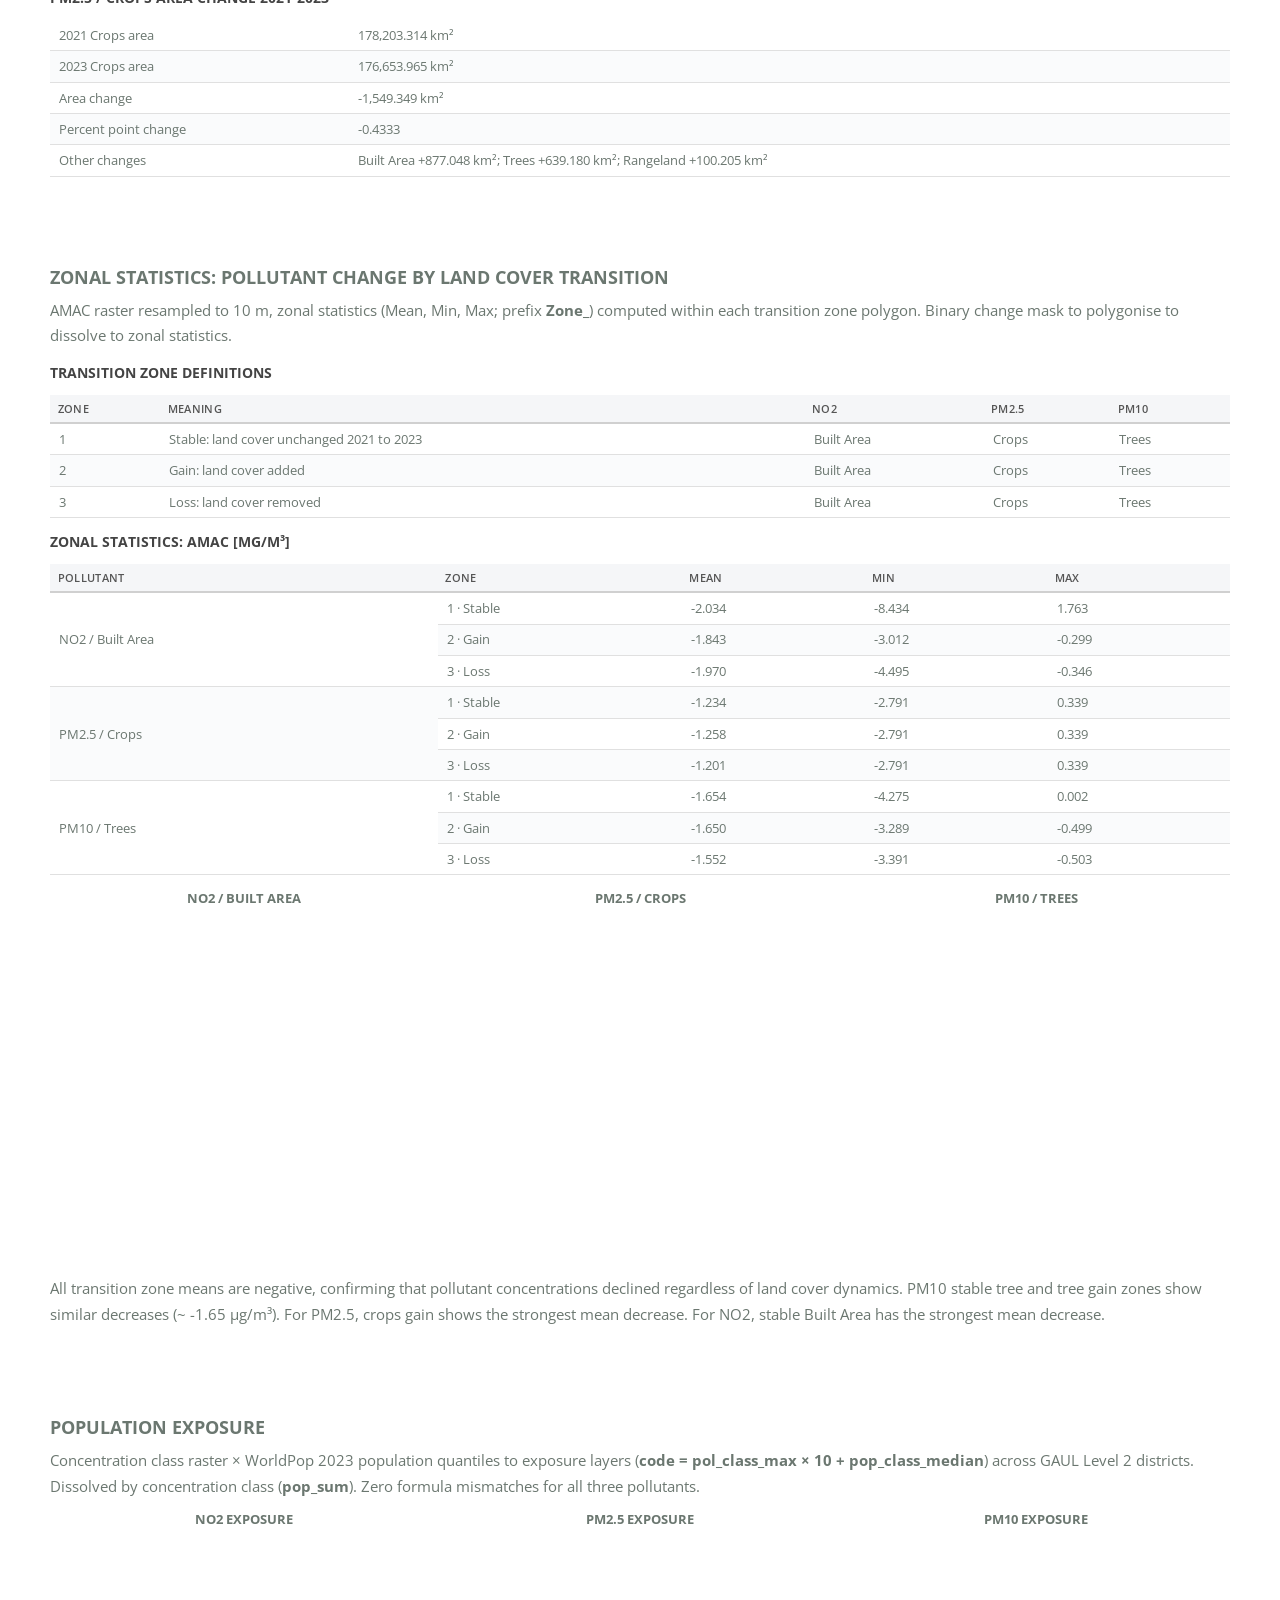
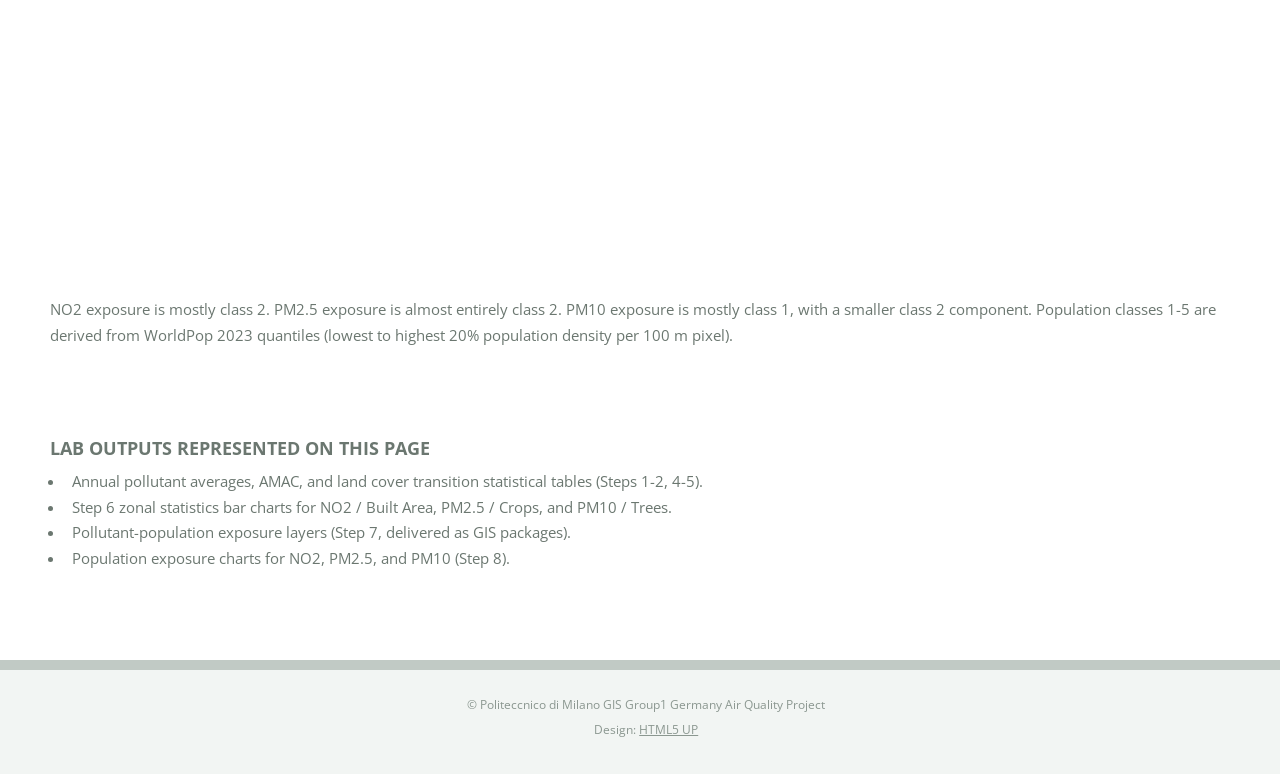
==== commit bec8d8ff: "standardize pollutant labels" ====
--- a/Results.html
+++ b/Results.html
@@ -46,7 +46,7 @@
 										</p>
 										<div class="table-group">
 											<table>
-												<thead><tr><th>Metric</th><th>NO₂</th><th>PM₂.₅</th><th>PM₁₀</th></tr></thead>
+												<thead><tr><th>Metric</th><th>NO2</th><th>PM2.5</th><th>PM10</th></tr></thead>
 												<tbody>
 												<tr><td>Minimum [µg/m³]</td><td>2.342</td><td>5.126</td><td>6.418</td></tr>
 												<tr><td>Maximum [µg/m³]</td><td>20.166</td><td>10.174</td><td>15.993</td></tr>
@@ -65,7 +65,7 @@
 										</p>
 										<div class="table-group">
 											<table>
-												<thead><tr><th>Metric</th><th>NO₂</th><th>PM₂.₅</th><th>PM₁₀</th></tr></thead>
+												<thead><tr><th>Metric</th><th>NO2</th><th>PM2.5</th><th>PM10</th></tr></thead>
 												<tbody>
 												<tr><td>AMAC min [µg/m³]</td><td>-8.434</td><td>-2.791</td><td>-4.275</td></tr>
 												<tr><td>AMAC max [µg/m³]</td><td>1.886</td><td>0.339</td><td>0.286</td></tr>
@@ -82,11 +82,11 @@
 									<section>
 										<h3>Land Cover Change, 2021-2023</h3>
 										<p>
-											ESRI 10 m Annual Land Cover combined: <strong>LCC = LC<sub>2021</sub> × 100 + LC<sub>2023</sub></strong>. Assigned classes: NO₂ to Built Area (7), PM₂.₅ to Crops (5), PM₁₀ to Trees (2). Binary change masks: Stable, Gain, Loss (clouds excluded). Statistics from EPSG:3035 equal-area raster (QGIS unique values report).
-										</p>
-										<div class="table-group">
-											<table>
-												<thead><tr><th>Transition</th><th>Metric</th><th>NO₂ / Built Area</th><th>PM₂.₅ / Crops</th><th>PM₁₀ / Trees</th></tr></thead>
+											ESRI 10 m Annual Land Cover combined: <strong>LCC = LC<sub>2021</sub> × 100 + LC<sub>2023</sub></strong>. Assigned classes: NO2 to Built Area (7), PM2.5 to Crops (5), PM10 to Trees (2). Binary change masks: Stable, Gain, Loss (clouds excluded). Statistics from EPSG:3035 equal-area raster (QGIS unique values report).
+										</p>
+										<div class="table-group">
+											<table>
+												<thead><tr><th>Transition</th><th>Metric</th><th>NO2 / Built Area</th><th>PM2.5 / Crops</th><th>PM10 / Trees</th></tr></thead>
 												<tbody>
 												<tr><td rowspan="4">Stable</td><td>Pixel count</td><td>419,336,145</td><td>1,927,372,570</td><td>1,281,374,742</td></tr>
 												<tr><td>Pixel %</td><td>91.307%</td><td>93.901%</td><td>93.058%</td></tr>
@@ -104,7 +104,7 @@
 											</table>
 										</div>
 										<div class="table-group">
-											<h4>PM₁₀ / Trees Transition Sources & Destinations</h4>
+											<h4>PM10 / Trees Transition Sources & Destinations</h4>
 											<table>
 												<tbody>
 												<tr><th>Tree persistence (Stability rate)</th><td>96.665%</td></tr>
@@ -114,7 +114,7 @@
 											</table>
 										</div>
 										<div class="table-group">
-											<h4>PM₂.₅ / Crops Area Change 2021-2023</h4>
+											<h4>PM2.5 / Crops Area Change 2021-2023</h4>
 											<table>
 												<tbody>
 												<tr><th>2021 Crops area</th><td>178,203.314 km²</td></tr>
@@ -136,7 +136,7 @@
 										<div class="table-group">
 											<h4>Transition Zone Definitions</h4>
 											<table>
-												<thead><tr><th>Zone</th><th>Meaning</th><th>NO₂</th><th>PM₂.₅</th><th>PM₁₀</th></tr></thead>
+												<thead><tr><th>Zone</th><th>Meaning</th><th>NO2</th><th>PM2.5</th><th>PM10</th></tr></thead>
 												<tbody>
 												<tr><td>1</td><td>Stable: land cover unchanged 2021 to 2023</td><td>Built Area</td><td>Crops</td><td>Trees</td></tr>
 												<tr><td>2</td><td>Gain: land cover added</td><td>Built Area</td><td>Crops</td><td>Trees</td></tr>
@@ -149,13 +149,13 @@
 											<table>
 												<thead><tr><th>Pollutant</th><th>Zone</th><th>Mean</th><th>Min</th><th>Max</th></tr></thead>
 												<tbody>
-												<tr><td rowspan="3">NO₂ / Built Area</td><td>1 · Stable</td><td>-2.034</td><td>-8.434</td><td>1.763</td></tr>
+												<tr><td rowspan="3">NO2 / Built Area</td><td>1 · Stable</td><td>-2.034</td><td>-8.434</td><td>1.763</td></tr>
 												<tr><td>2 · Gain</td><td>-1.843</td><td>-3.012</td><td>-0.299</td></tr>
 												<tr><td>3 · Loss</td><td>-1.970</td><td>-4.495</td><td>-0.346</td></tr>
-												<tr><td rowspan="3">PM₂.₅ / Crops</td><td>1 · Stable</td><td>-1.234</td><td>-2.791</td><td>0.339</td></tr>
+												<tr><td rowspan="3">PM2.5 / Crops</td><td>1 · Stable</td><td>-1.234</td><td>-2.791</td><td>0.339</td></tr>
 												<tr><td>2 · Gain</td><td>-1.258</td><td>-2.791</td><td>0.339</td></tr>
 												<tr><td>3 · Loss</td><td>-1.201</td><td>-2.791</td><td>0.339</td></tr>
-												<tr><td rowspan="3">PM₁₀ / Trees</td><td>1 · Stable</td><td>-1.654</td><td>-4.275</td><td>0.002</td></tr>
+												<tr><td rowspan="3">PM10 / Trees</td><td>1 · Stable</td><td>-1.654</td><td>-4.275</td><td>0.002</td></tr>
 												<tr><td>2 · Gain</td><td>-1.650</td><td>-3.289</td><td>-0.499</td></tr>
 												<tr><td>3 · Loss</td><td>-1.552</td><td>-3.391</td><td>-0.503</td></tr>
 												</tbody>
@@ -163,20 +163,20 @@
 										</div>
 										<div class="chart-row">
 											<div class="plotly-chart">
-												<h4>NO₂ / Built Area</h4>
+												<h4>NO2 / Built Area</h4>
 												<iframe src="charts/no2_barchart_minmaxmean.html" frameborder="0" scrolling="no" style="width:100%;height:350px"></iframe>
 											</div>
 											<div class="plotly-chart">
-												<h4>PM₂.₅ / Crops</h4>
+												<h4>PM2.5 / Crops</h4>
 												<iframe src="charts/pm2p5_barchart_minmaxmean.html" frameborder="0" scrolling="no" style="width:100%;height:350px"></iframe>
 											</div>
 											<div class="plotly-chart">
-												<h4>PM₁₀ / Trees</h4>
+												<h4>PM10 / Trees</h4>
 												<iframe src="charts/pm10_barchart_minmaxmean.html" frameborder="0" scrolling="no" style="width:100%;height:350px"></iframe>
 											</div>
 										</div>
 										<p>
-											All transition zone means are negative, confirming that pollutant concentrations declined regardless of land cover dynamics. PM₁₀ stable tree and tree gain zones show similar decreases (~ -1.65 µg/m³). For PM₂.₅, crops gain shows the strongest mean decrease. For NO₂, stable Built Area has the strongest mean decrease.
+											All transition zone means are negative, confirming that pollutant concentrations declined regardless of land cover dynamics. PM10 stable tree and tree gain zones show similar decreases (~ -1.65 µg/m³). For PM2.5, crops gain shows the strongest mean decrease. For NO2, stable Built Area has the strongest mean decrease.
 										</p>
 									</section>
 
@@ -188,20 +188,20 @@
 										</p>
 										<div class="chart-row">
 											<div class="plotly-chart">
-												<h4>NO₂ Exposure</h4>
+												<h4>NO2 Exposure</h4>
 												<iframe src="charts/no2_exposure_piechart.html" frameborder="0" scrolling="no" style="width:100%;height:350px"></iframe>
 											</div>
 											<div class="plotly-chart">
-												<h4>PM₂.₅ Exposure</h4>
+												<h4>PM2.5 Exposure</h4>
 												<iframe src="charts/pm2p5_exposure_piechart.html" frameborder="0" scrolling="no" style="width:100%;height:350px"></iframe>
 											</div>
 											<div class="plotly-chart">
-												<h4>PM₁₀ Exposure</h4>
+												<h4>PM10 Exposure</h4>
 												<iframe src="charts/pm10_exposure_piechart.html" frameborder="0" scrolling="no" style="width:100%;height:350px"></iframe>
 											</div>
 										</div>
 										<p>
-											NO₂ exposure is mostly class 2. PM₂.₅ exposure is almost entirely class 2. PM₁₀ exposure is mostly class 1, with a smaller class 2 component. Population classes 1-5 are derived from WorldPop 2023 quantiles (lowest to highest 20% population density per 100 m pixel).
+											NO2 exposure is mostly class 2. PM2.5 exposure is almost entirely class 2. PM10 exposure is mostly class 1, with a smaller class 2 component. Population classes 1-5 are derived from WorldPop 2023 quantiles (lowest to highest 20% population density per 100 m pixel).
 										</p>
 									</section>
 
@@ -210,9 +210,9 @@
 									<h3>Lab Outputs Represented on This Page</h3>
 									<ul>
 										<li>Annual pollutant averages, AMAC, and land cover transition statistical tables (Steps 1-2, 4-5).</li>
-										<li>Step 6 zonal statistics bar charts for NO₂ / Built Area, PM₂.₅ / Crops, and PM₁₀ / Trees.</li>
+										<li>Step 6 zonal statistics bar charts for NO2 / Built Area, PM2.5 / Crops, and PM10 / Trees.</li>
 										<li>Pollutant-population exposure layers (Step 7, delivered as GIS packages).</li>
-										<li>Population exposure charts for NO₂, PM₂.₅, and PM₁₀ (Step 8).</li>
+										<li>Population exposure charts for NO2, PM2.5, and PM10 (Step 8).</li>
 									</ul>
 								</section>
 
